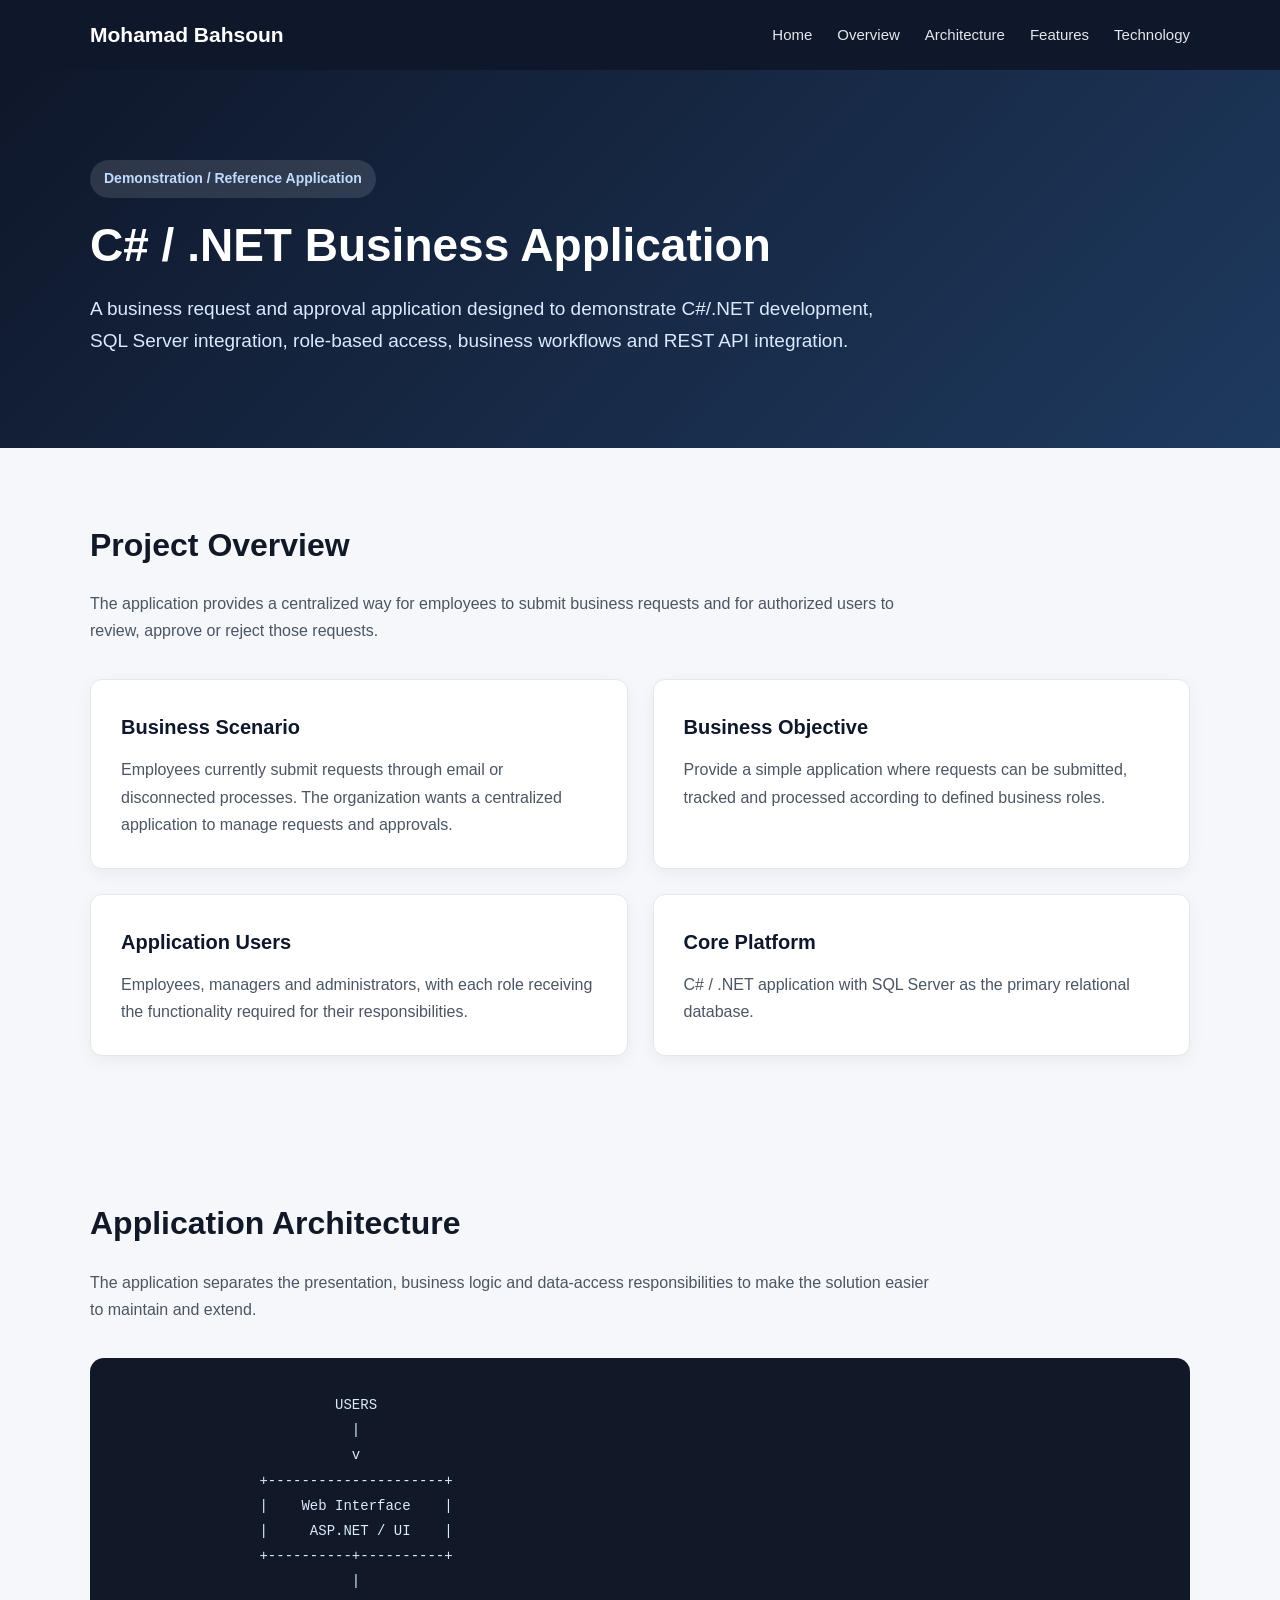
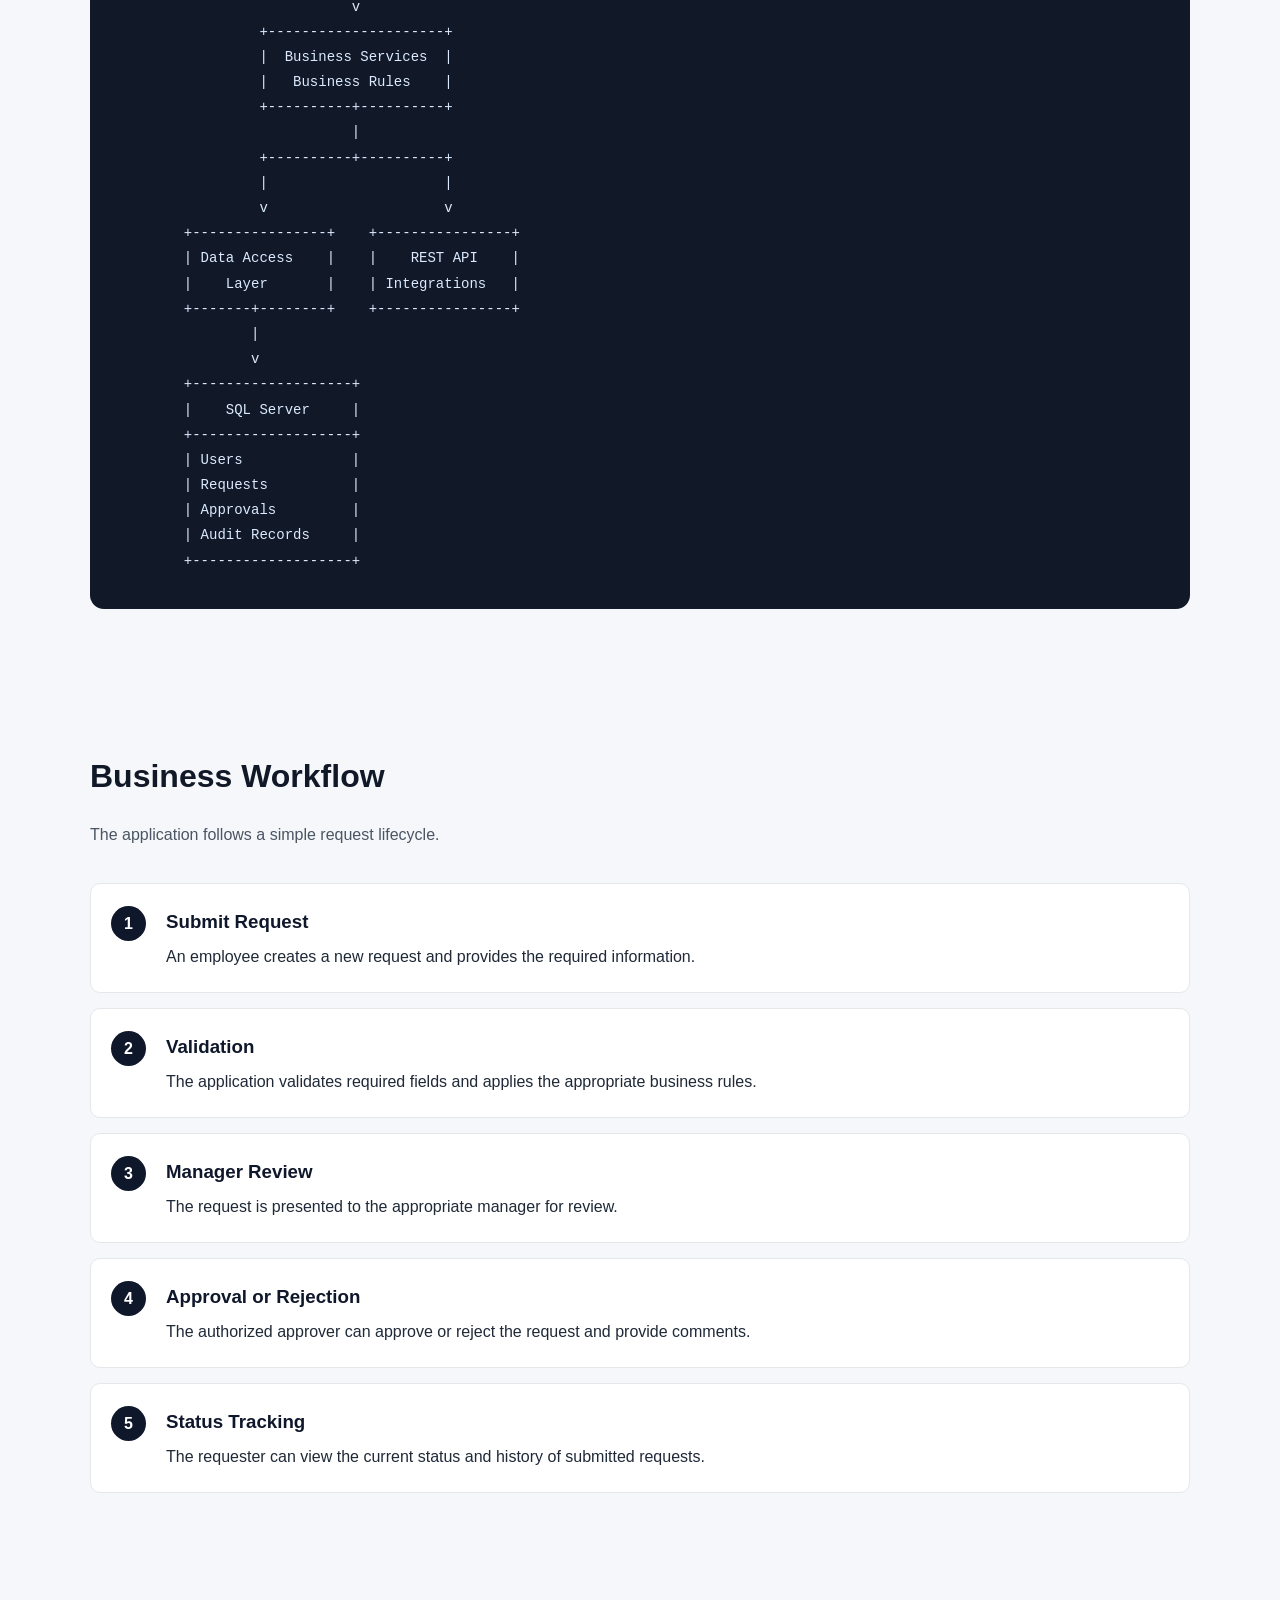
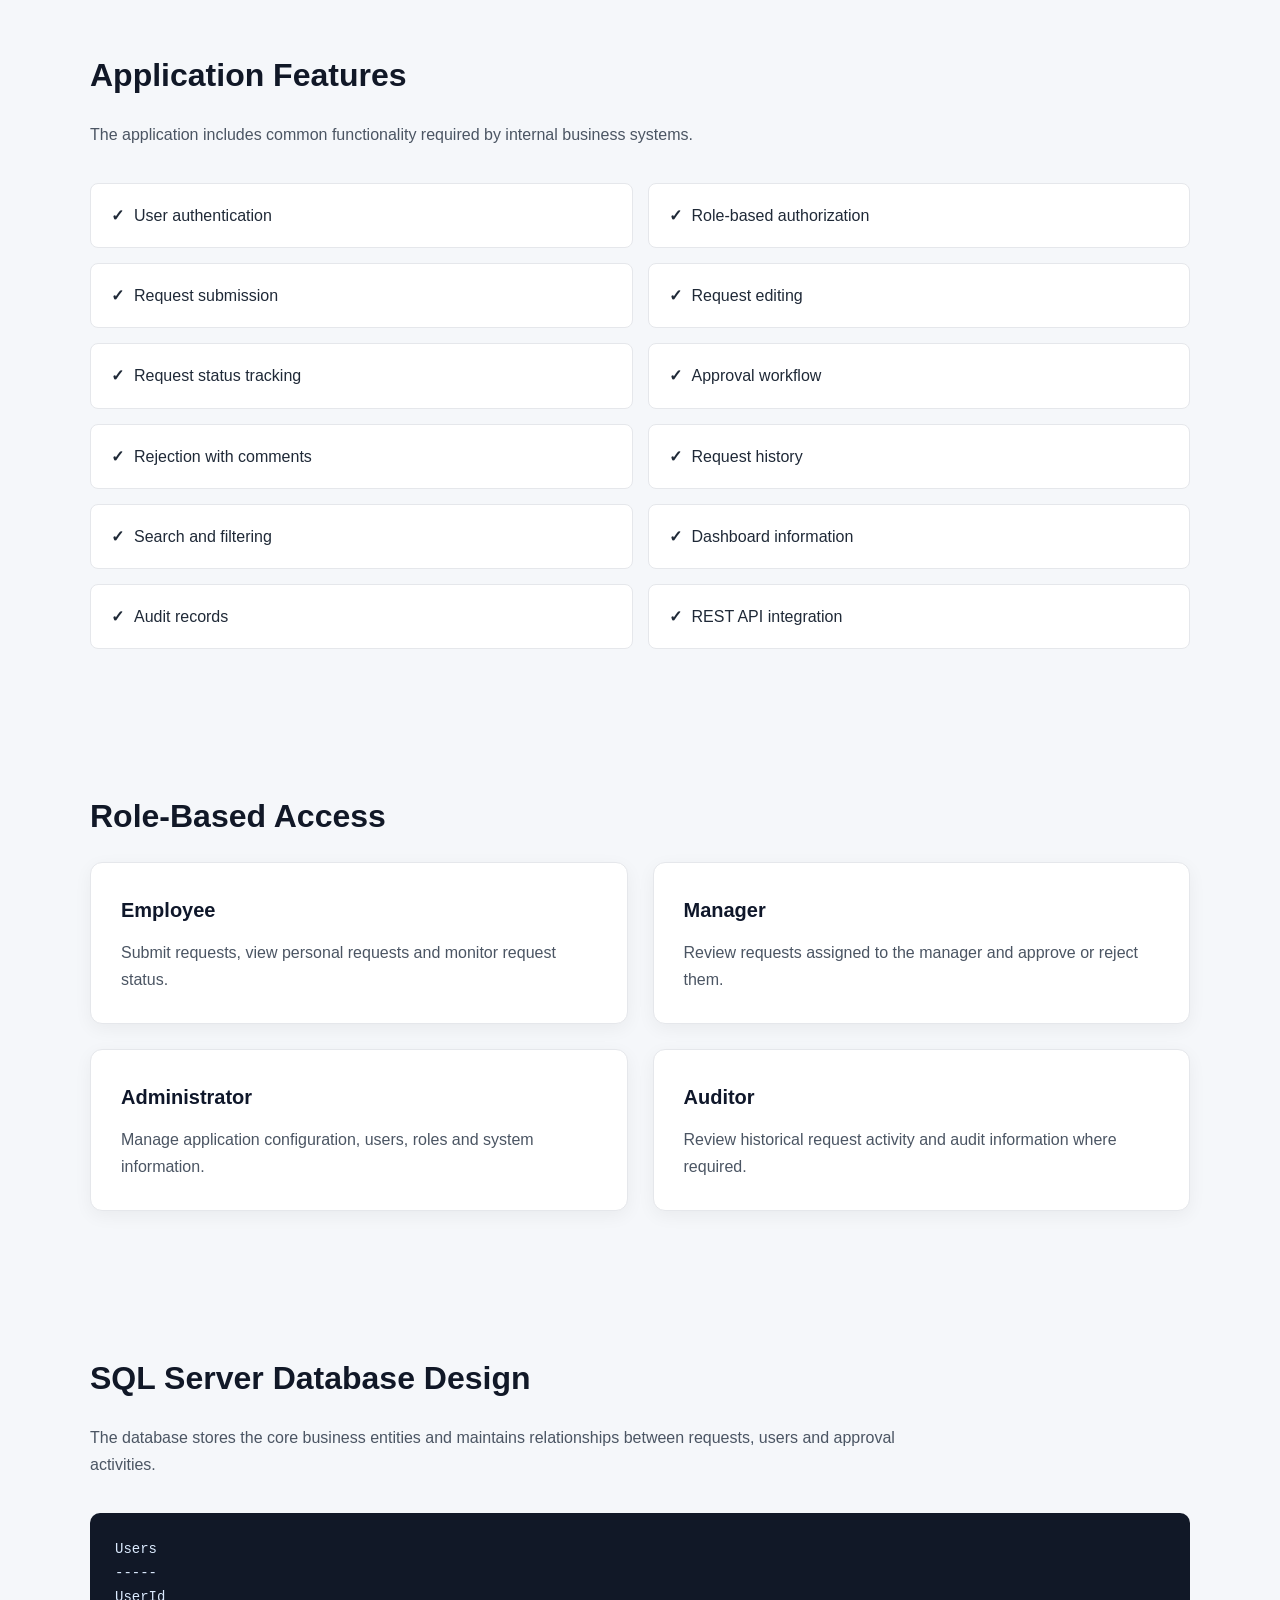
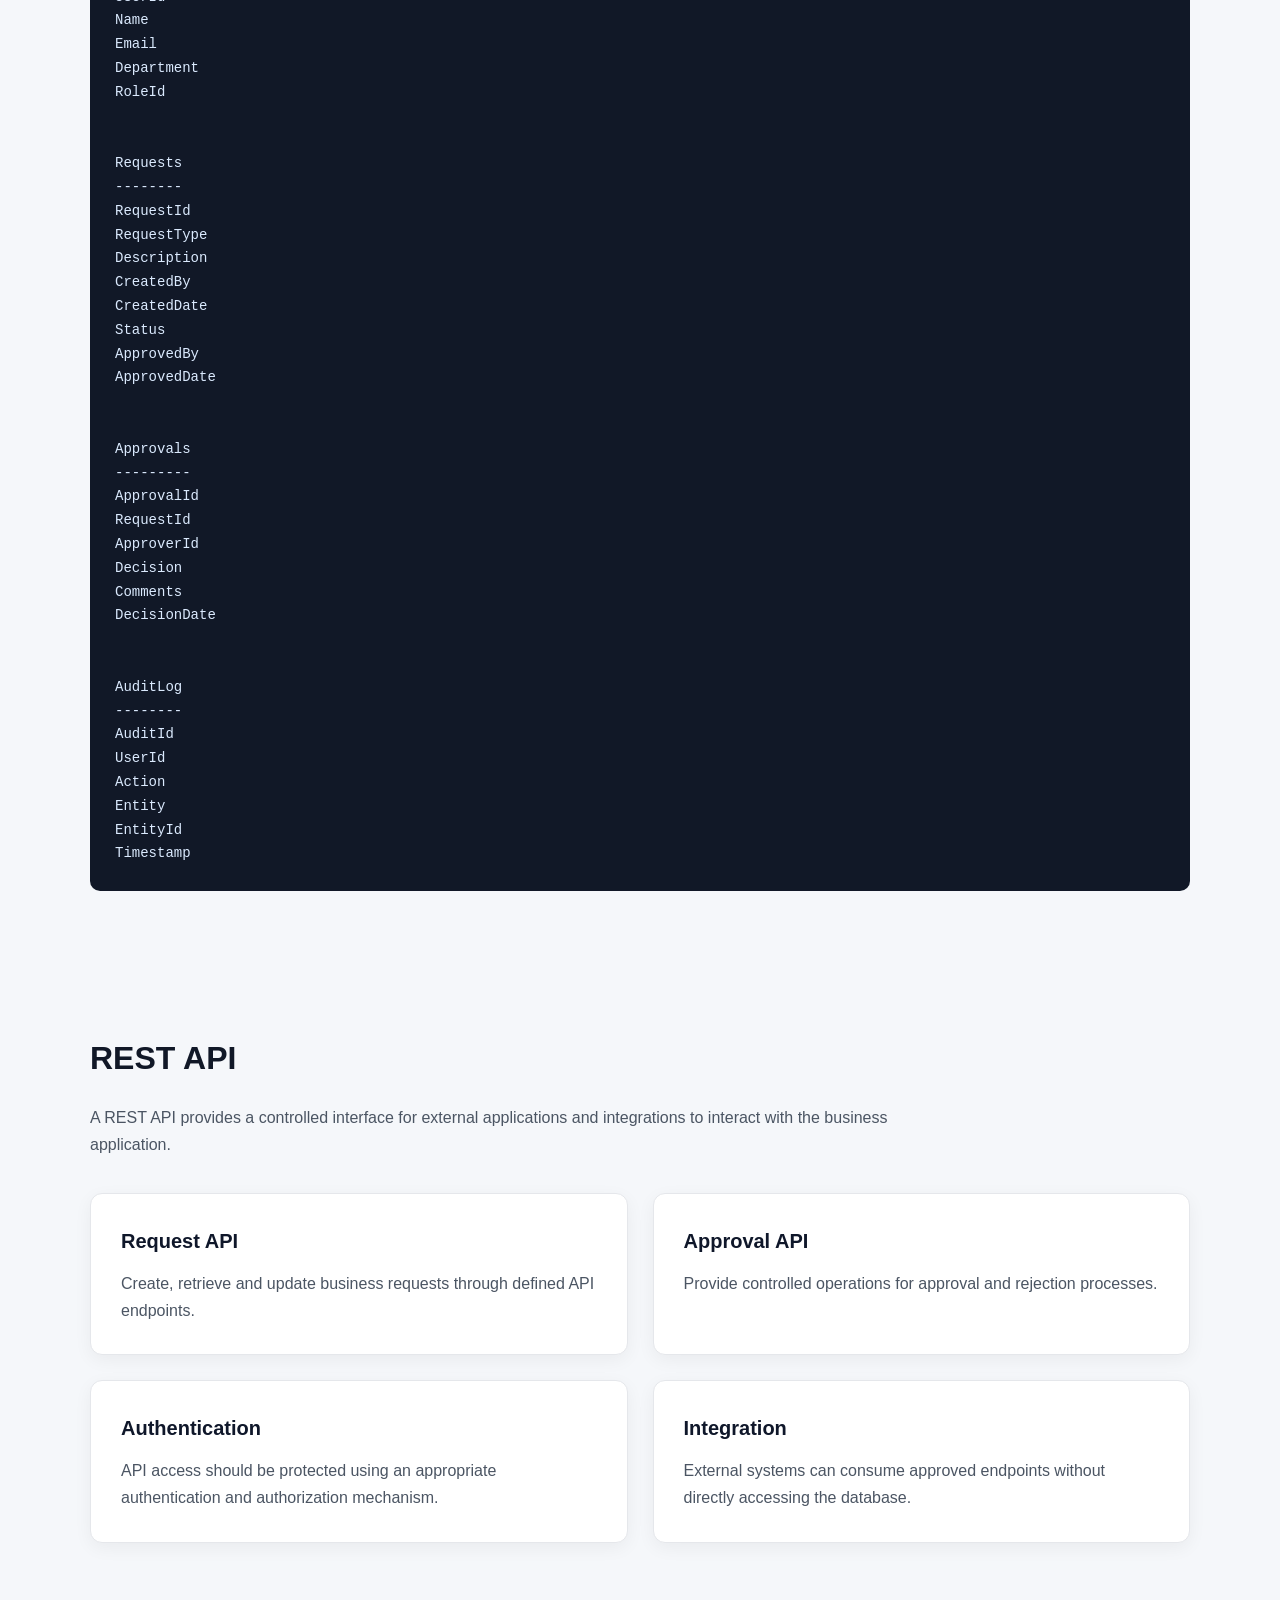
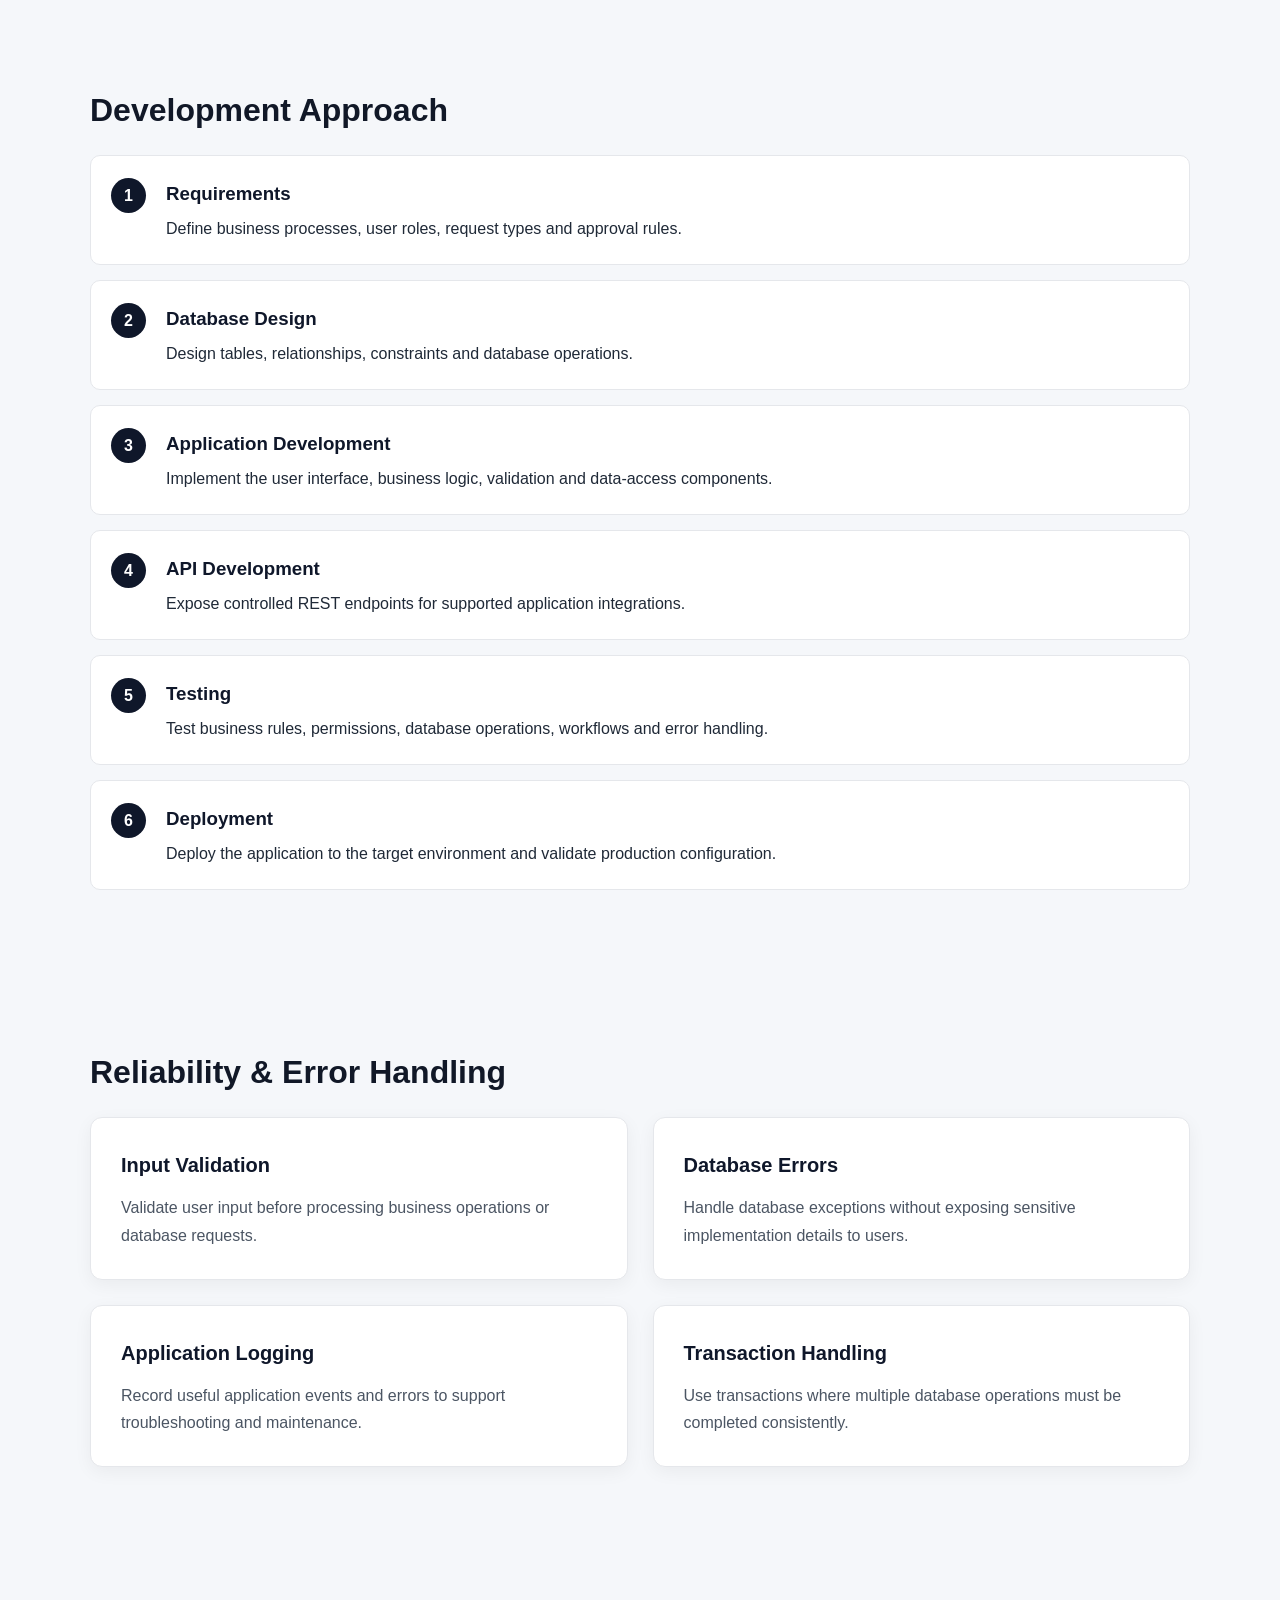
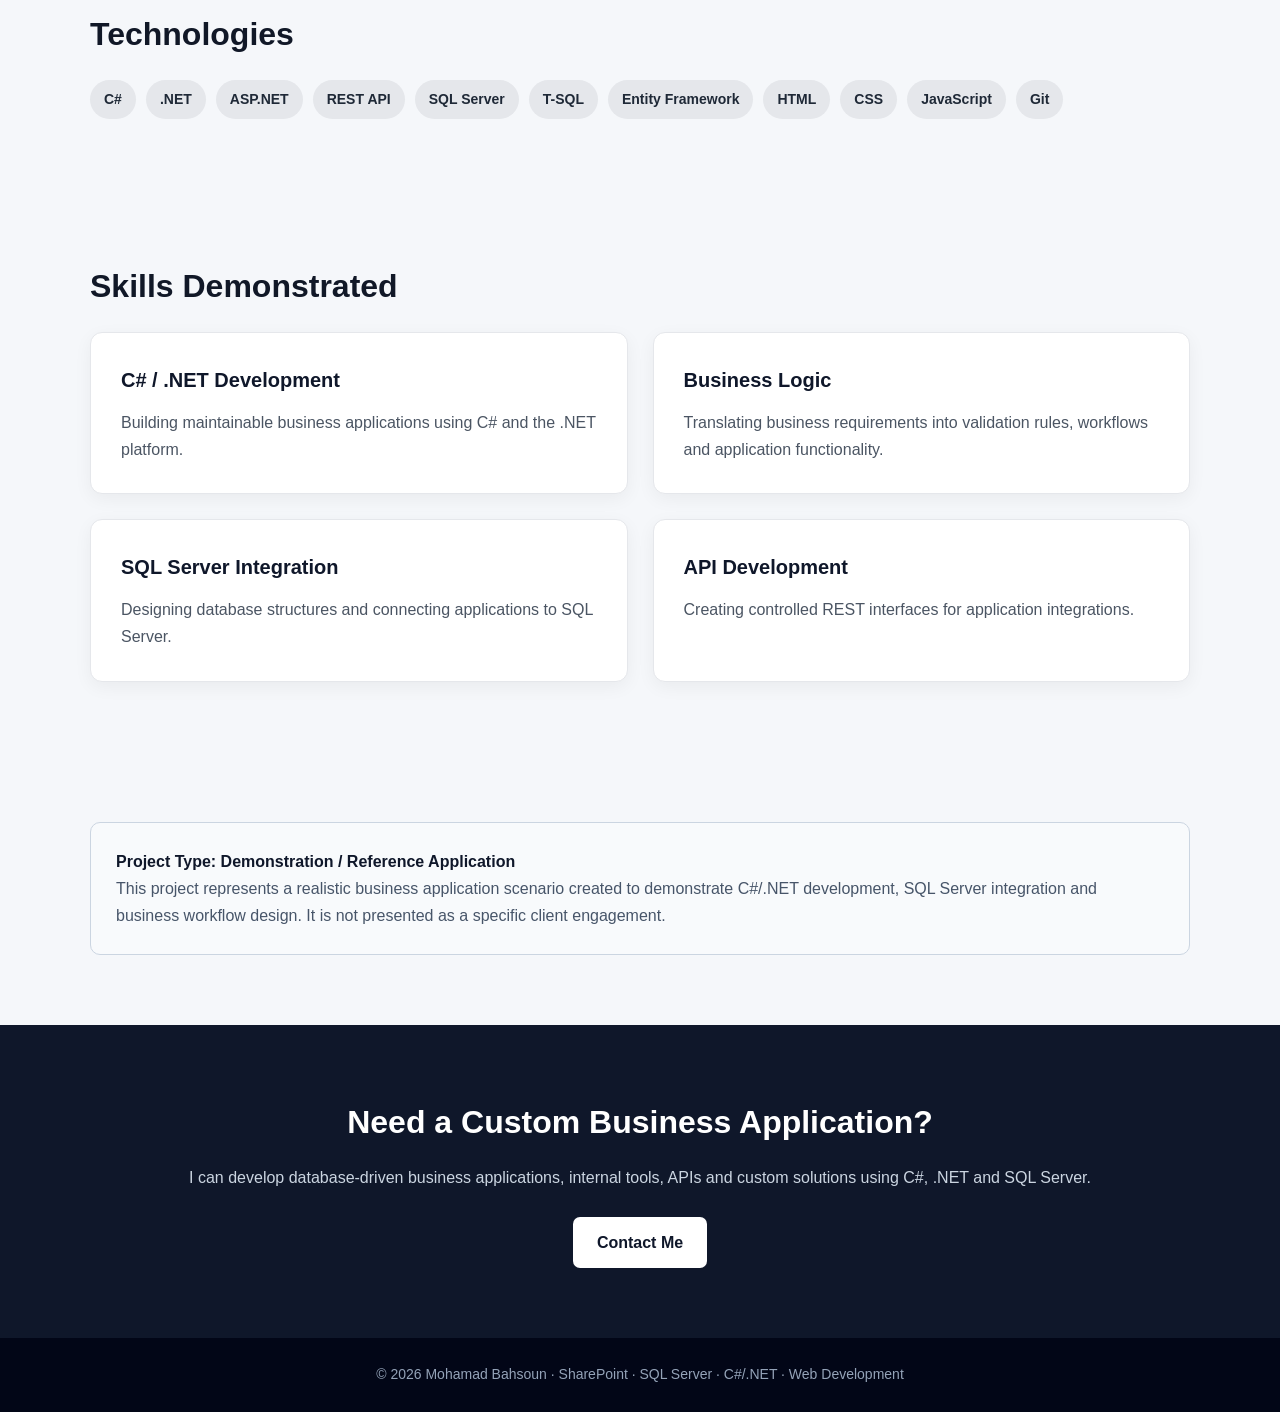
==== projects/dotnet-business-application.html @ de3efdb2 "Create dotnet-business-application.html" ====
<!DOCTYPE html>
<html lang="en">
<head>
    <meta charset="UTF-8">
    <meta name="viewport" content="width=device-width, initial-scale=1.0">

    <title>C# / .NET Business Application | Mohamad Bahsoun</title>

    <meta name="description"
          content="C# and .NET business application portfolio project demonstrating business workflows, SQL Server integration, role-based access and REST APIs.">

    <style>
        * {
            box-sizing: border-box;
            margin: 0;
            padding: 0;
        }

        body {
            font-family: Arial, Helvetica, sans-serif;
            background: #f5f7fa;
            color: #1f2937;
            line-height: 1.7;
        }

        a {
            text-decoration: none;
            color: inherit;
        }

        .container {
            width: 90%;
            max-width: 1100px;
            margin: auto;
        }

        /* Navigation */
        nav {
            background: #0f172a;
            color: white;
            position: sticky;
            top: 0;
            z-index: 1000;
        }

        .nav-container {
            width: 90%;
            max-width: 1100px;
            margin: auto;
            min-height: 70px;
            display: flex;
            justify-content: space-between;
            align-items: center;
        }

        .logo {
            font-size: 21px;
            font-weight: bold;
        }

        .nav-links {
            display: flex;
            gap: 25px;
            list-style: none;
        }

        .nav-links a {
            color: #e5e7eb;
            font-size: 15px;
        }

        .nav-links a:hover {
            color: white;
        }

        /* Hero */
        .hero {
            background: linear-gradient(135deg, #0f172a, #1e3a5f);
            color: white;
            padding: 90px 20px;
        }

        .hero h1 {
            font-size: 46px;
            line-height: 1.2;
            margin-bottom: 20px;
        }

        .hero p {
            max-width: 820px;
            font-size: 19px;
            color: #dbeafe;
        }

        .badge {
            display: inline-block;
            margin-bottom: 20px;
            padding: 7px 14px;
            border-radius: 20px;
            background: rgba(255,255,255,0.12);
            color: #bfdbfe;
            font-size: 14px;
            font-weight: bold;
        }

        /* Sections */
        section {
            padding: 70px 0;
        }

        .section-title {
            font-size: 32px;
            color: #111827;
            margin-bottom: 18px;
        }

        .section-intro {
            max-width: 850px;
            color: #4b5563;
            margin-bottom: 35px;
        }

        /* Cards */
        .grid {
            display: grid;
            grid-template-columns: repeat(2, 1fr);
            gap: 25px;
        }

        .card {
            background: white;
            padding: 30px;
            border-radius: 12px;
            border: 1px solid #e5e7eb;
            box-shadow: 0 5px 18px rgba(0,0,0,0.05);
        }

        .card h3 {
            color: #0f172a;
            margin-bottom: 12px;
            font-size: 20px;
        }

        .card p {
            color: #4b5563;
        }

        /* Architecture */
        .architecture {
            background: #111827;
            color: white;
            padding: 35px;
            border-radius: 14px;
            overflow-x: auto;
        }

        .architecture pre {
            font-family: Consolas, monospace;
            font-size: 14px;
            line-height: 1.8;
            color: #dbeafe;
        }

        /* Feature list */
        .feature-list {
            list-style: none;
            display: grid;
            grid-template-columns: repeat(2, 1fr);
            gap: 15px;
        }

        .feature-list li {
            background: white;
            padding: 18px 20px;
            border: 1px solid #e5e7eb;
            border-radius: 8px;
        }

        .feature-list li::before {
            content: "✓";
            font-weight: bold;
            margin-right: 10px;
        }

        /* Process */
        .process-item {
            position: relative;
            background: white;
            border: 1px solid #e5e7eb;
            border-radius: 10px;
            padding: 22px 25px 22px 75px;
            margin-bottom: 15px;
        }

        .process-number {
            position: absolute;
            left: 20px;
            top: 22px;
            width: 35px;
            height: 35px;
            background: #0f172a;
            color: white;
            border-radius: 50%;
            display: flex;
            justify-content: center;
            align-items: center;
            font-weight: bold;
        }

        .process-item h3 {
            margin-bottom: 5px;
            color: #0f172a;
        }

        /* Code */
        .code-box {
            background: #111827;
            color: #dbeafe;
            padding: 25px;
            border-radius: 10px;
            overflow-x: auto;
            margin-top: 20px;
        }

        .code-box pre {
            font-family: Consolas, monospace;
            font-size: 14px;
            line-height: 1.7;
        }

        /* Technology tags */
        .tech {
            display: flex;
            flex-wrap: wrap;
            gap: 10px;
        }

        .tech span {
            background: #e5e7eb;
            padding: 8px 14px;
            border-radius: 20px;
            font-size: 14px;
            font-weight: bold;
        }

        /* Note */
        .note {
            background: #eff6ff;
            border: 1px solid #bfdbfe;
            border-radius: 10px;
            padding: 25px;
            color: #1e3a8a;
        }

        /* Disclaimer */
        .disclaimer {
            background: #f8fafc;
            border: 1px solid #cbd5e1;
            border-radius: 10px;
            padding: 25px;
            color: #475569;
        }

        .disclaimer strong {
            color: #0f172a;
        }

        /* CTA */
        .cta {
            background: #0f172a;
            color: white;
            text-align: center;
            padding: 70px 20px;
        }

        .cta h2 {
            font-size: 32px;
            margin-bottom: 15px;
        }

        .cta p {
            color: #cbd5e1;
            margin-bottom: 25px;
        }

        .button {
            display: inline-block;
            background: white;
            color: #0f172a;
            padding: 12px 24px;
            border-radius: 7px;
            font-weight: bold;
        }

        /* Footer */
        footer {
            background: #020617;
            color: #94a3b8;
            text-align: center;
            padding: 25px;
            font-size: 14px;
        }

        /* Responsive */
        @media (max-width: 768px) {

            .nav-container {
                flex-direction: column;
                padding: 18px 0;
                gap: 15px;
            }

            .nav-links {
                flex-wrap: wrap;
                justify-content: center;
                gap: 15px;
            }

            .hero h1 {
                font-size: 36px;
            }

            .grid,
            .feature-list {
                grid-template-columns: 1fr;
            }

            section {
                padding: 50px 0;
            }
        }
    </style>
</head>

<body>

<!-- Navigation -->
<nav>
    <div class="nav-container">

        <div class="logo">
            Mohamad Bahsoun
        </div>

        <ul class="nav-links">
            <li><a href="../index.html">Home</a></li>
            <li><a href="#overview">Overview</a></li>
            <li><a href="#architecture">Architecture</a></li>
            <li><a href="#features">Features</a></li>
            <li><a href="#technology">Technology</a></li>
        </ul>

    </div>
</nav>


<!-- Hero -->
<header class="hero">

    <div class="container">

        <div class="badge">
            Demonstration / Reference Application
        </div>

        <h1>
            C# / .NET Business Application
        </h1>

        <p>
            A business request and approval application designed to
            demonstrate C#/.NET development, SQL Server integration,
            role-based access, business workflows and REST API
            integration.
        </p>

    </div>

</header>


<!-- Overview -->
<section id="overview">

    <div class="container">

        <h2 class="section-title">
            Project Overview
        </h2>

        <p class="section-intro">
            The application provides a centralized way for employees
            to submit business requests and for authorized users to
            review, approve or reject those requests.
        </p>

        <div class="grid">

            <div class="card">
                <h3>Business Scenario</h3>

                <p>
                    Employees currently submit requests through email
                    or disconnected processes. The organization wants
                    a centralized application to manage requests and
                    approvals.
                </p>
            </div>

            <div class="card">
                <h3>Business Objective</h3>

                <p>
                    Provide a simple application where requests can be
                    submitted, tracked and processed according to
                    defined business roles.
                </p>
            </div>

            <div class="card">
                <h3>Application Users</h3>

                <p>
                    Employees, managers and administrators, with each
                    role receiving the functionality required for
                    their responsibilities.
                </p>
            </div>

            <div class="card">
                <h3>Core Platform</h3>

                <p>
                    C# / .NET application with SQL Server as the
                    primary relational database.
                </p>
            </div>

        </div>

    </div>

</section>


<!-- Architecture -->
<section id="architecture">

    <div class="container">

        <h2 class="section-title">
            Application Architecture
        </h2>

        <p class="section-intro">
            The application separates the presentation, business
            logic and data-access responsibilities to make the
            solution easier to maintain and extend.
        </p>

        <div class="architecture">

<pre>
                         USERS
                           |
                           v
                +---------------------+
                |    Web Interface    |
                |     ASP.NET / UI    |
                +----------+----------+
                           |
                           v
                +---------------------+
                |  Business Services  |
                |   Business Rules    |
                +----------+----------+
                           |
                +----------+----------+
                |                     |
                v                     v
       +----------------+    +----------------+
       | Data Access    |    |    REST API    |
       |    Layer       |    | Integrations   |
       +-------+--------+    +----------------+
               |
               v
       +-------------------+
       |    SQL Server     |
       +-------------------+
       | Users             |
       | Requests          |
       | Approvals         |
       | Audit Records     |
       +-------------------+
</pre>

        </div>

    </div>

</section>


<!-- Business Workflow -->
<section>

    <div class="container">

        <h2 class="section-title">
            Business Workflow
        </h2>

        <p class="section-intro">
            The application follows a simple request lifecycle.
        </p>

        <div class="process-item">

            <div class="process-number">1</div>

            <h3>Submit Request</h3>

            <p>
                An employee creates a new request and provides the
                required information.
            </p>

        </div>

        <div class="process-item">

            <div class="process-number">2</div>

            <h3>Validation</h3>

            <p>
                The application validates required fields and applies
                the appropriate business rules.
            </p>

        </div>

        <div class="process-item">

            <div class="process-number">3</div>

            <h3>Manager Review</h3>

            <p>
                The request is presented to the appropriate manager
                for review.
            </p>

        </div>

        <div class="process-item">

            <div class="process-number">4</div>

            <h3>Approval or Rejection</h3>

            <p>
                The authorized approver can approve or reject the
                request and provide comments.
            </p>

        </div>

        <div class="process-item">

            <div class="process-number">5</div>

            <h3>Status Tracking</h3>

            <p>
                The requester can view the current status and history
                of submitted requests.
            </p>

        </div>

    </div>

</section>


<!-- Features -->
<section id="features">

    <div class="container">

        <h2 class="section-title">
            Application Features
        </h2>

        <p class="section-intro">
            The application includes common functionality required
            by internal business systems.
        </p>

        <ul class="feature-list">

            <li>User authentication</li>

            <li>Role-based authorization</li>

            <li>Request submission</li>

            <li>Request editing</li>

            <li>Request status tracking</li>

            <li>Approval workflow</li>

            <li>Rejection with comments</li>

            <li>Request history</li>

            <li>Search and filtering</li>

            <li>Dashboard information</li>

            <li>Audit records</li>

            <li>REST API integration</li>

        </ul>

    </div>

</section>


<!-- Roles -->
<section>

    <div class="container">

        <h2 class="section-title">
            Role-Based Access
        </h2>

        <div class="grid">

            <div class="card">
                <h3>Employee</h3>

                <p>
                    Submit requests, view personal requests and
                    monitor request status.
                </p>
            </div>

            <div class="card">
                <h3>Manager</h3>

                <p>
                    Review requests assigned to the manager and
                    approve or reject them.
                </p>
            </div>

            <div class="card">
                <h3>Administrator</h3>

                <p>
                    Manage application configuration, users,
                    roles and system information.
                </p>
            </div>

            <div class="card">
                <h3>Auditor</h3>

                <p>
                    Review historical request activity and
                    audit information where required.
                </p>
            </div>

        </div>

    </div>

</section>


<!-- Database -->
<section>

    <div class="container">

        <h2 class="section-title">
            SQL Server Database Design
        </h2>

        <p class="section-intro">
            The database stores the core business entities and
            maintains relationships between requests, users and
            approval activities.
        </p>

        <div class="code-box">

<pre>
Users
-----
UserId
Name
Email
Department
RoleId


Requests
--------
RequestId
RequestType
Description
CreatedBy
CreatedDate
Status
ApprovedBy
ApprovedDate


Approvals
---------
ApprovalId
RequestId
ApproverId
Decision
Comments
DecisionDate


AuditLog
--------
AuditId
UserId
Action
Entity
EntityId
Timestamp
</pre>

        </div>

    </div>

</section>


<!-- API -->
<section>

    <div class="container">

        <h2 class="section-title">
            REST API
        </h2>

        <p class="section-intro">
            A REST API provides a controlled interface for external
            applications and integrations to interact with the
            business application.
        </p>

        <div class="grid">

            <div class="card">
                <h3>Request API</h3>

                <p>
                    Create, retrieve and update business requests
                    through defined API endpoints.
                </p>
            </div>

            <div class="card">
                <h3>Approval API</h3>

                <p>
                    Provide controlled operations for approval
                    and rejection processes.
                </p>
            </div>

            <div class="card">
                <h3>Authentication</h3>

                <p>
                    API access should be protected using an
                    appropriate authentication and authorization
                    mechanism.
                </p>
            </div>

            <div class="card">
                <h3>Integration</h3>

                <p>
                    External systems can consume approved endpoints
                    without directly accessing the database.
                </p>
            </div>

        </div>

    </div>

</section>


<!-- Development Approach -->
<section>

    <div class="container">

        <h2 class="section-title">
            Development Approach
        </h2>

        <div class="process-item">

            <div class="process-number">1</div>

            <h3>Requirements</h3>

            <p>
                Define business processes, user roles, request types
                and approval rules.
            </p>

        </div>

        <div class="process-item">

            <div class="process-number">2</div>

            <h3>Database Design</h3>

            <p>
                Design tables, relationships, constraints and
                database operations.
            </p>

        </div>

        <div class="process-item">

            <div class="process-number">3</div>

            <h3>Application Development</h3>

            <p>
                Implement the user interface, business logic,
                validation and data-access components.
            </p>

        </div>

        <div class="process-item">

            <div class="process-number">4</div>

            <h3>API Development</h3>

            <p>
                Expose controlled REST endpoints for supported
                application integrations.
            </p>

        </div>

        <div class="process-item">

            <div class="process-number">5</div>

            <h3>Testing</h3>

            <p>
                Test business rules, permissions, database operations,
                workflows and error handling.
            </p>

        </div>

        <div class="process-item">

            <div class="process-number">6</div>

            <h3>Deployment</h3>

            <p>
                Deploy the application to the target environment and
                validate production configuration.
            </p>

        </div>

    </div>

</section>


<!-- Error Handling -->
<section>

    <div class="container">

        <h2 class="section-title">
            Reliability & Error Handling
        </h2>

        <div class="grid">

            <div class="card">
                <h3>Input Validation</h3>

                <p>
                    Validate user input before processing business
                    operations or database requests.
                </p>
            </div>

            <div class="card">
                <h3>Database Errors</h3>

                <p>
                    Handle database exceptions without exposing
                    sensitive implementation details to users.
                </p>
            </div>

            <div class="card">
                <h3>Application Logging</h3>

                <p>
                    Record useful application events and errors to
                    support troubleshooting and maintenance.
                </p>
            </div>

            <div class="card">
                <h3>Transaction Handling</h3>

                <p>
                    Use transactions where multiple database operations
                    must be completed consistently.
                </p>
            </div>

        </div>

    </div>

</section>


<!-- Technology -->
<section id="technology">

    <div class="container">

        <h2 class="section-title">
            Technologies
        </h2>

        <div class="tech">

            <span>C#</span>
            <span>.NET</span>
            <span>ASP.NET</span>
            <span>REST API</span>
            <span>SQL Server</span>
            <span>T-SQL</span>
            <span>Entity Framework</span>
            <span>HTML</span>
            <span>CSS</span>
            <span>JavaScript</span>
            <span>Git</span>

        </div>

    </div>

</section>


<!-- Skills -->
<section>

    <div class="container">

        <h2 class="section-title">
            Skills Demonstrated
        </h2>

        <div class="grid">

            <div class="card">
                <h3>C# / .NET Development</h3>

                <p>
                    Building maintainable business applications using
                    C# and the .NET platform.
                </p>
            </div>

            <div class="card">
                <h3>Business Logic</h3>

                <p>
                    Translating business requirements into validation
                    rules, workflows and application functionality.
                </p>
            </div>

            <div class="card">
                <h3>SQL Server Integration</h3>

                <p>
                    Designing database structures and connecting
                    applications to SQL Server.
                </p>
            </div>

            <div class="card">
                <h3>API Development</h3>

                <p>
                    Creating controlled REST interfaces for
                    application integrations.
                </p>
            </div>

        </div>

    </div>

</section>


<!-- Disclaimer -->
<section>

    <div class="container">

        <div class="disclaimer">

            <strong>Project Type: Demonstration / Reference Application</strong>

            <p>
                This project represents a realistic business application
                scenario created to demonstrate C#/.NET development,
                SQL Server integration and business workflow design.
                It is not presented as a specific client engagement.
            </p>

        </div>

    </div>

</section>


<!-- CTA -->
<section class="cta">

    <div class="container">

        <h2>
            Need a Custom Business Application?
        </h2>

        <p>
            I can develop database-driven business applications,
            internal tools, APIs and custom solutions using C#,
            .NET and SQL Server.
        </p>

        <a class="button"
           href="mailto:mohd.bahsoun@hotmail.com">
            Contact Me
        </a>

    </div>

</section>


<!-- Footer -->
<footer>

    © 2026 Mohamad Bahsoun · SharePoint · SQL Server · C#/.NET · Web Development

</footer>

</body>
</html>
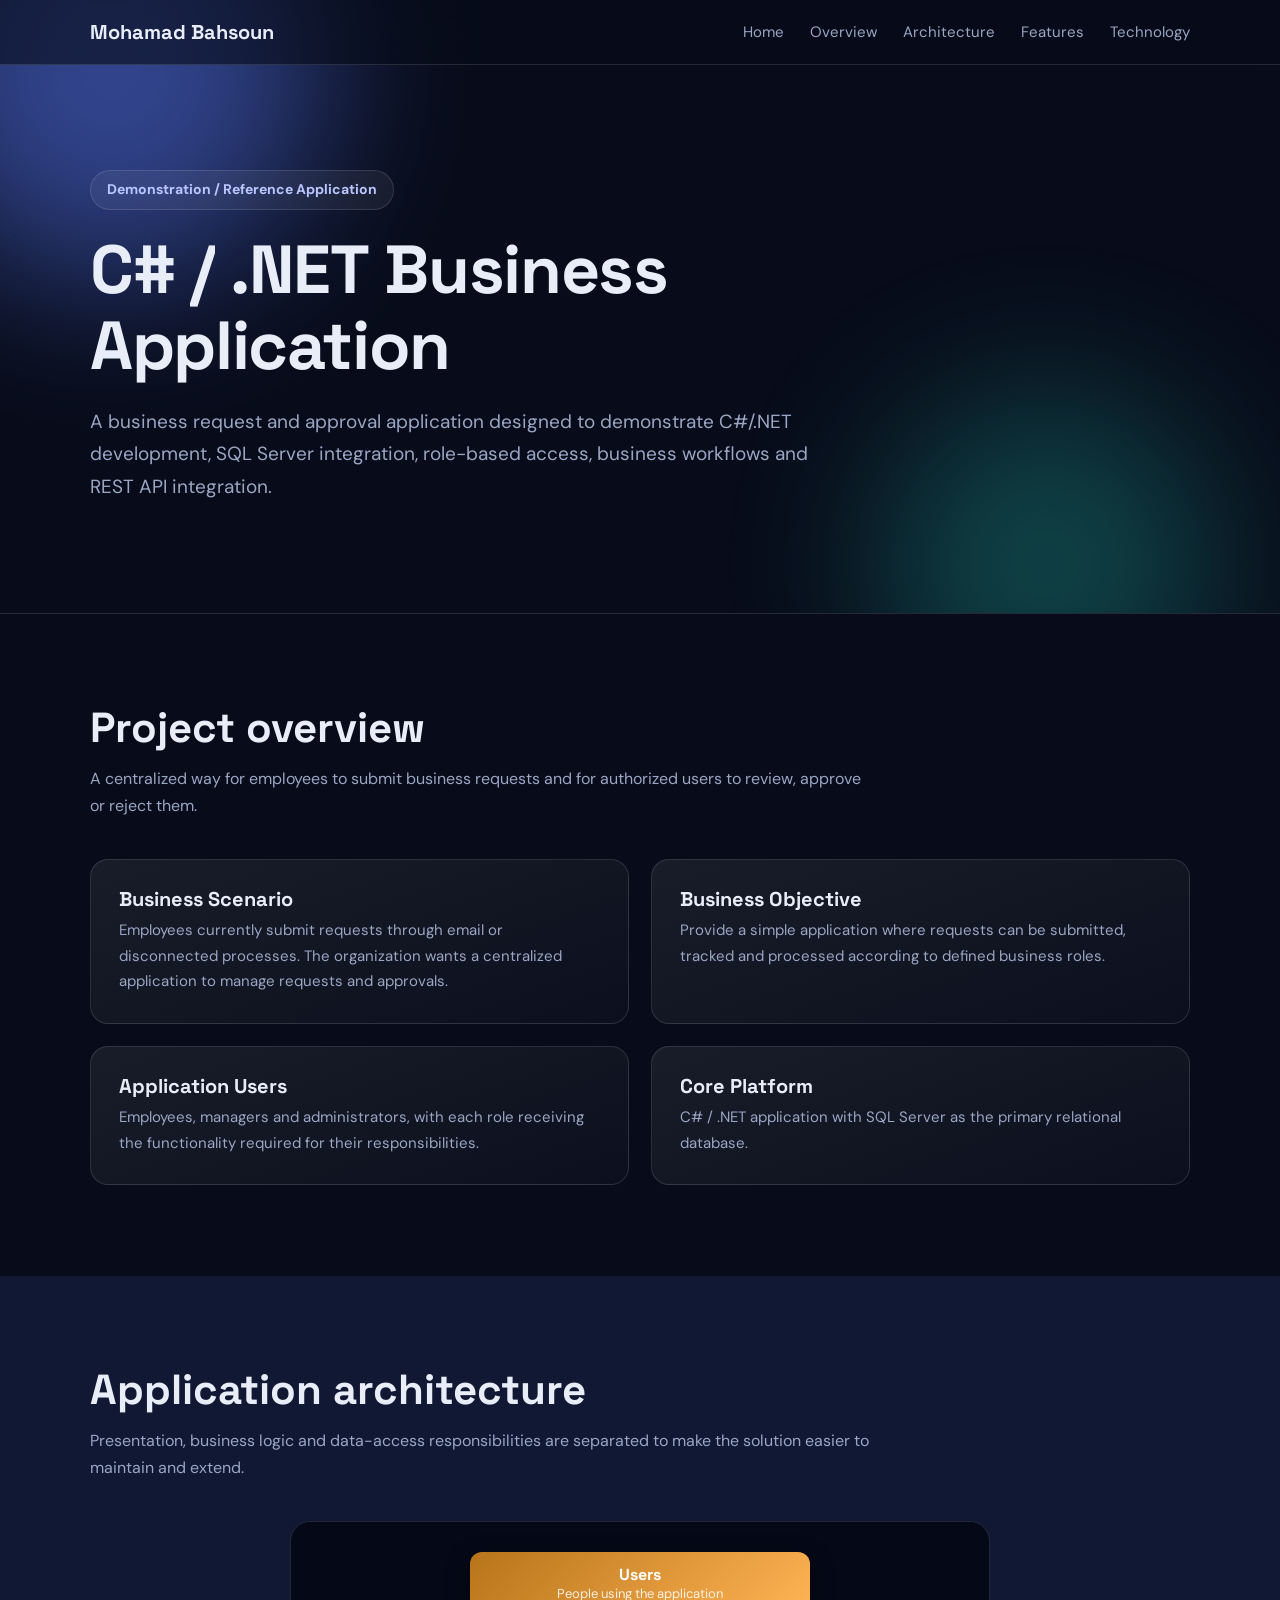
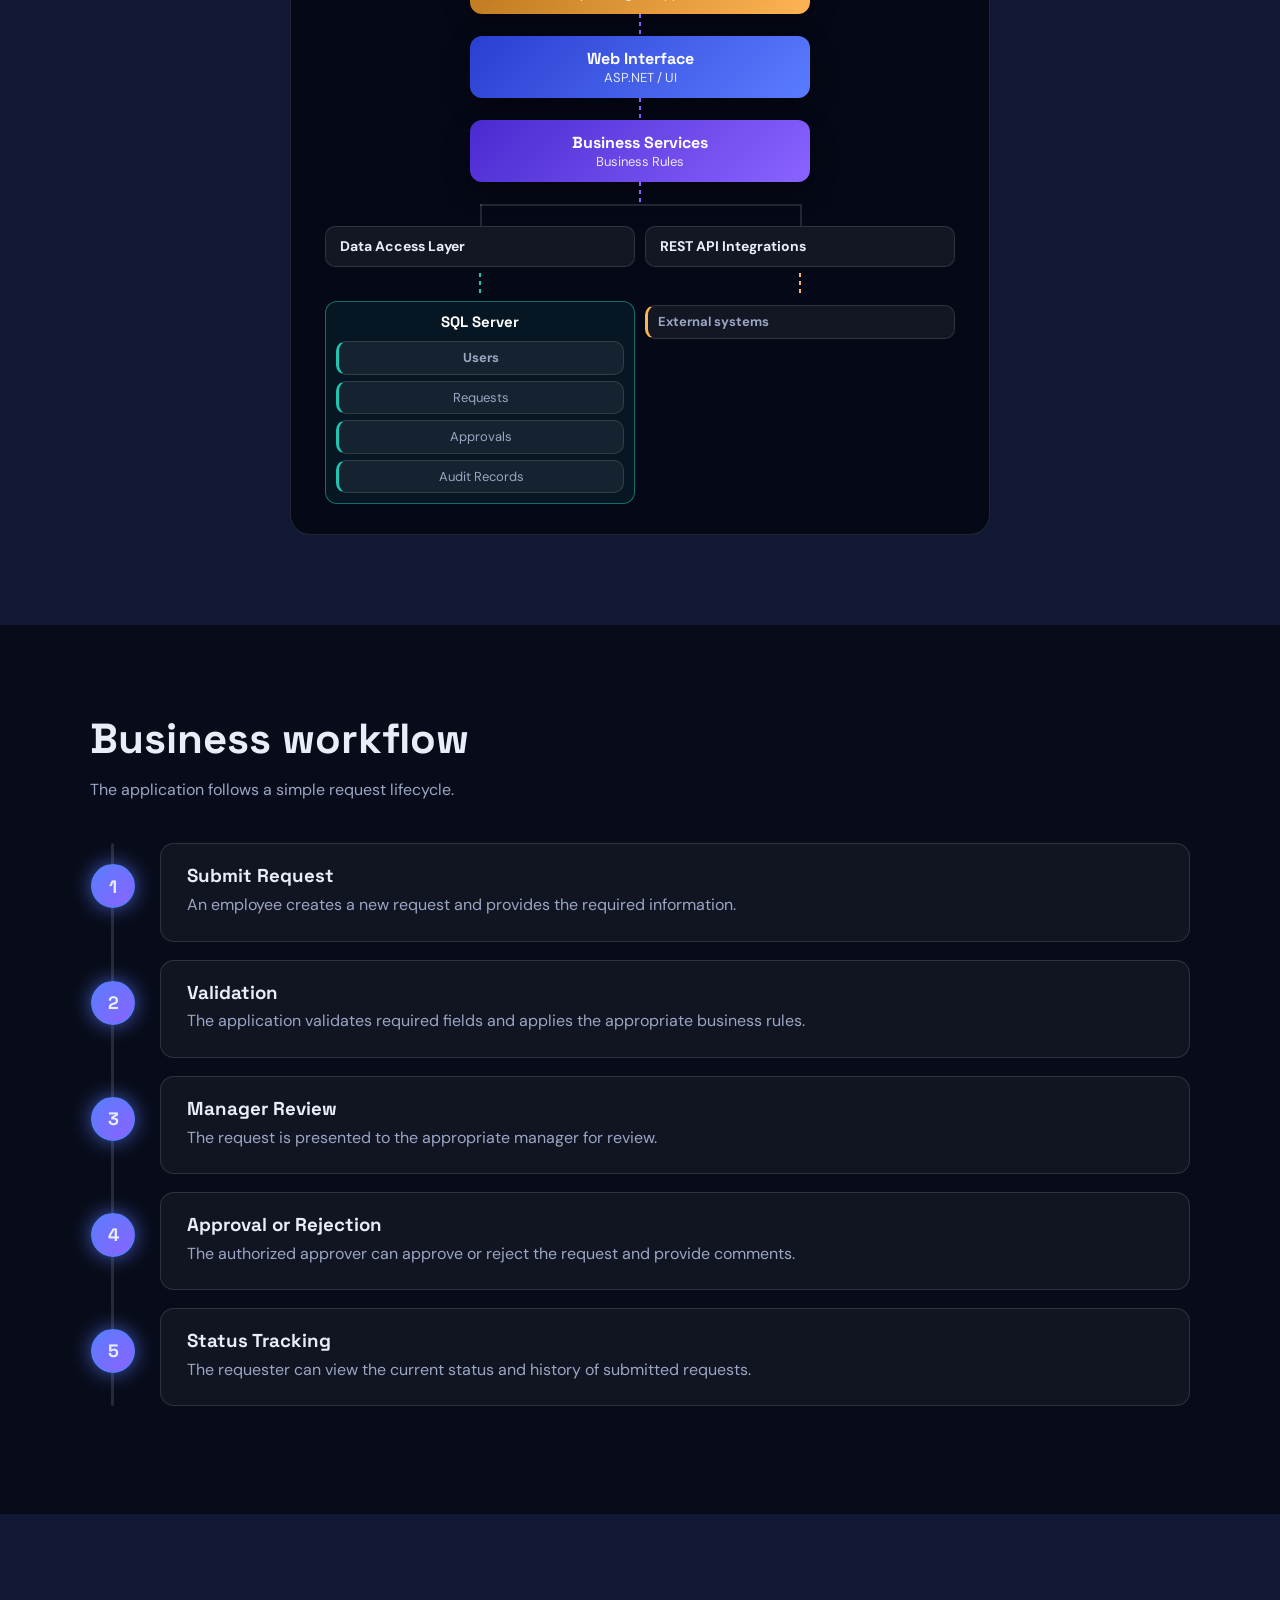
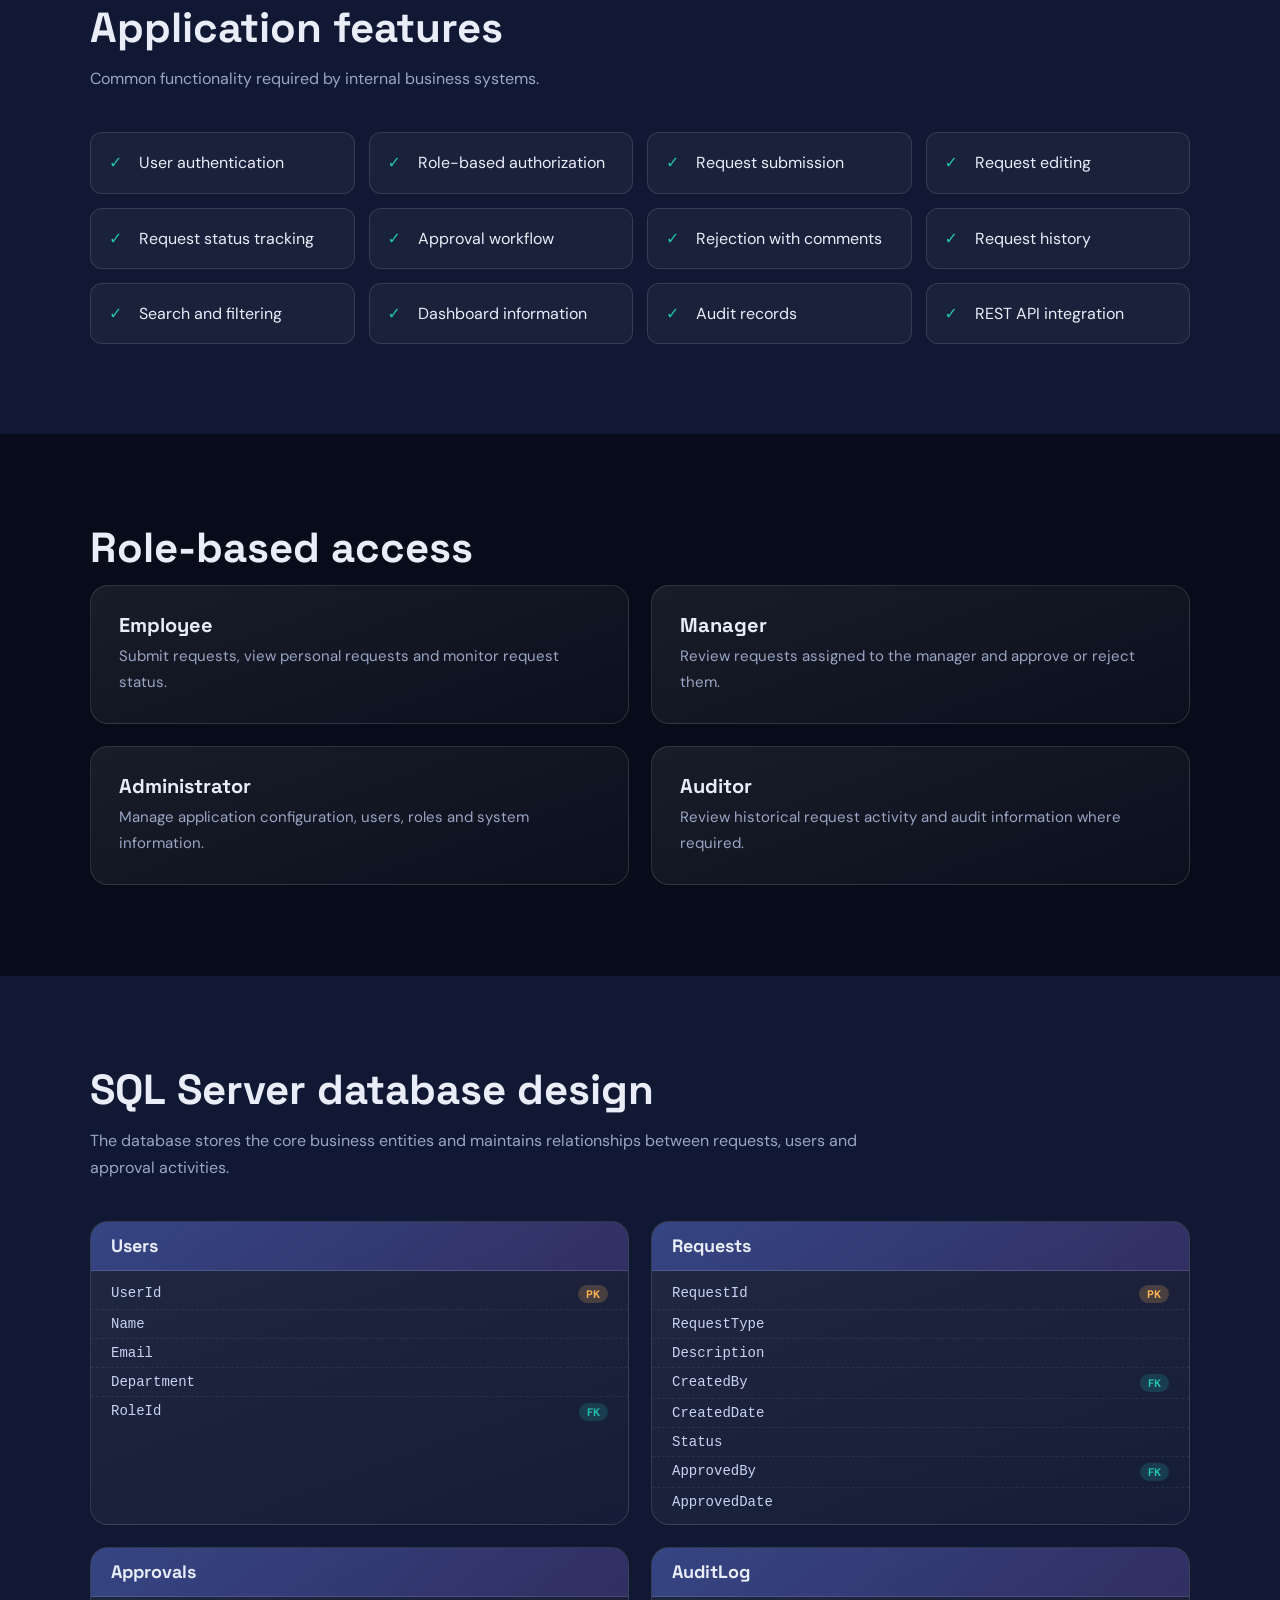
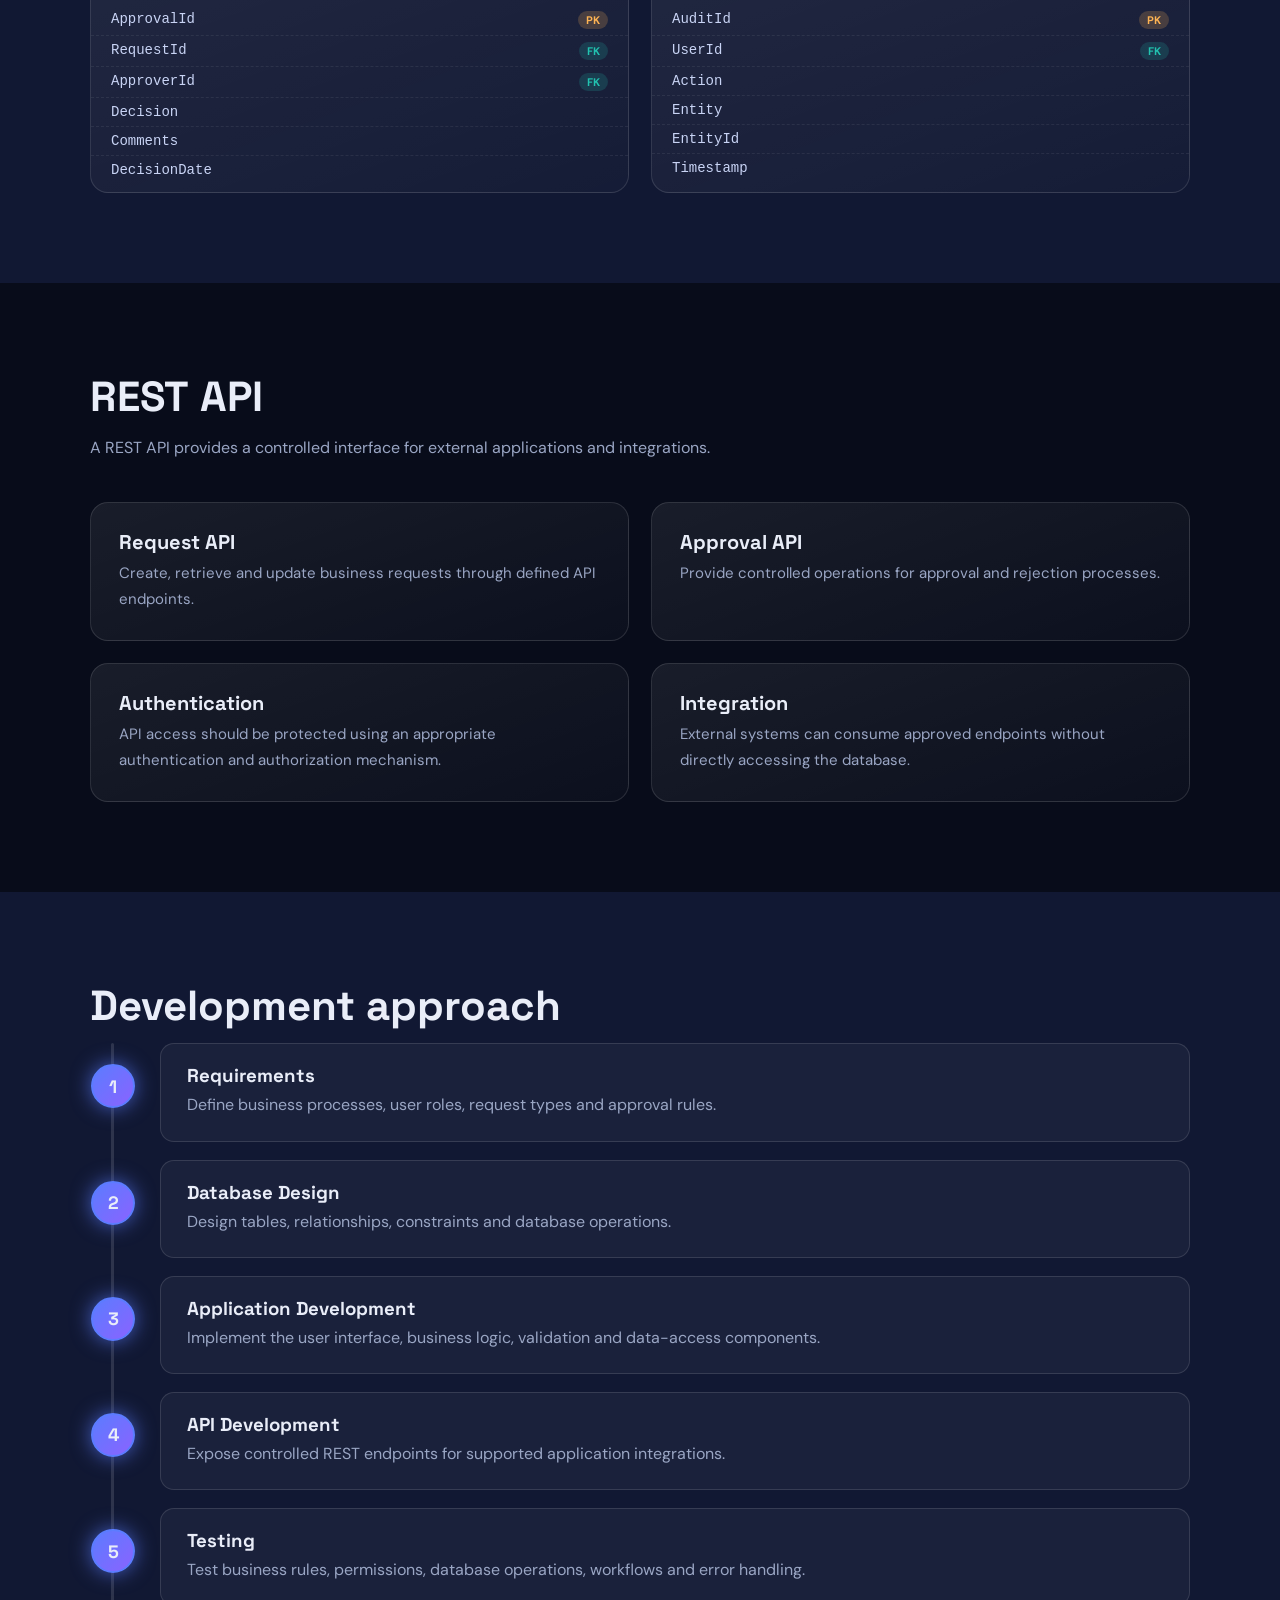
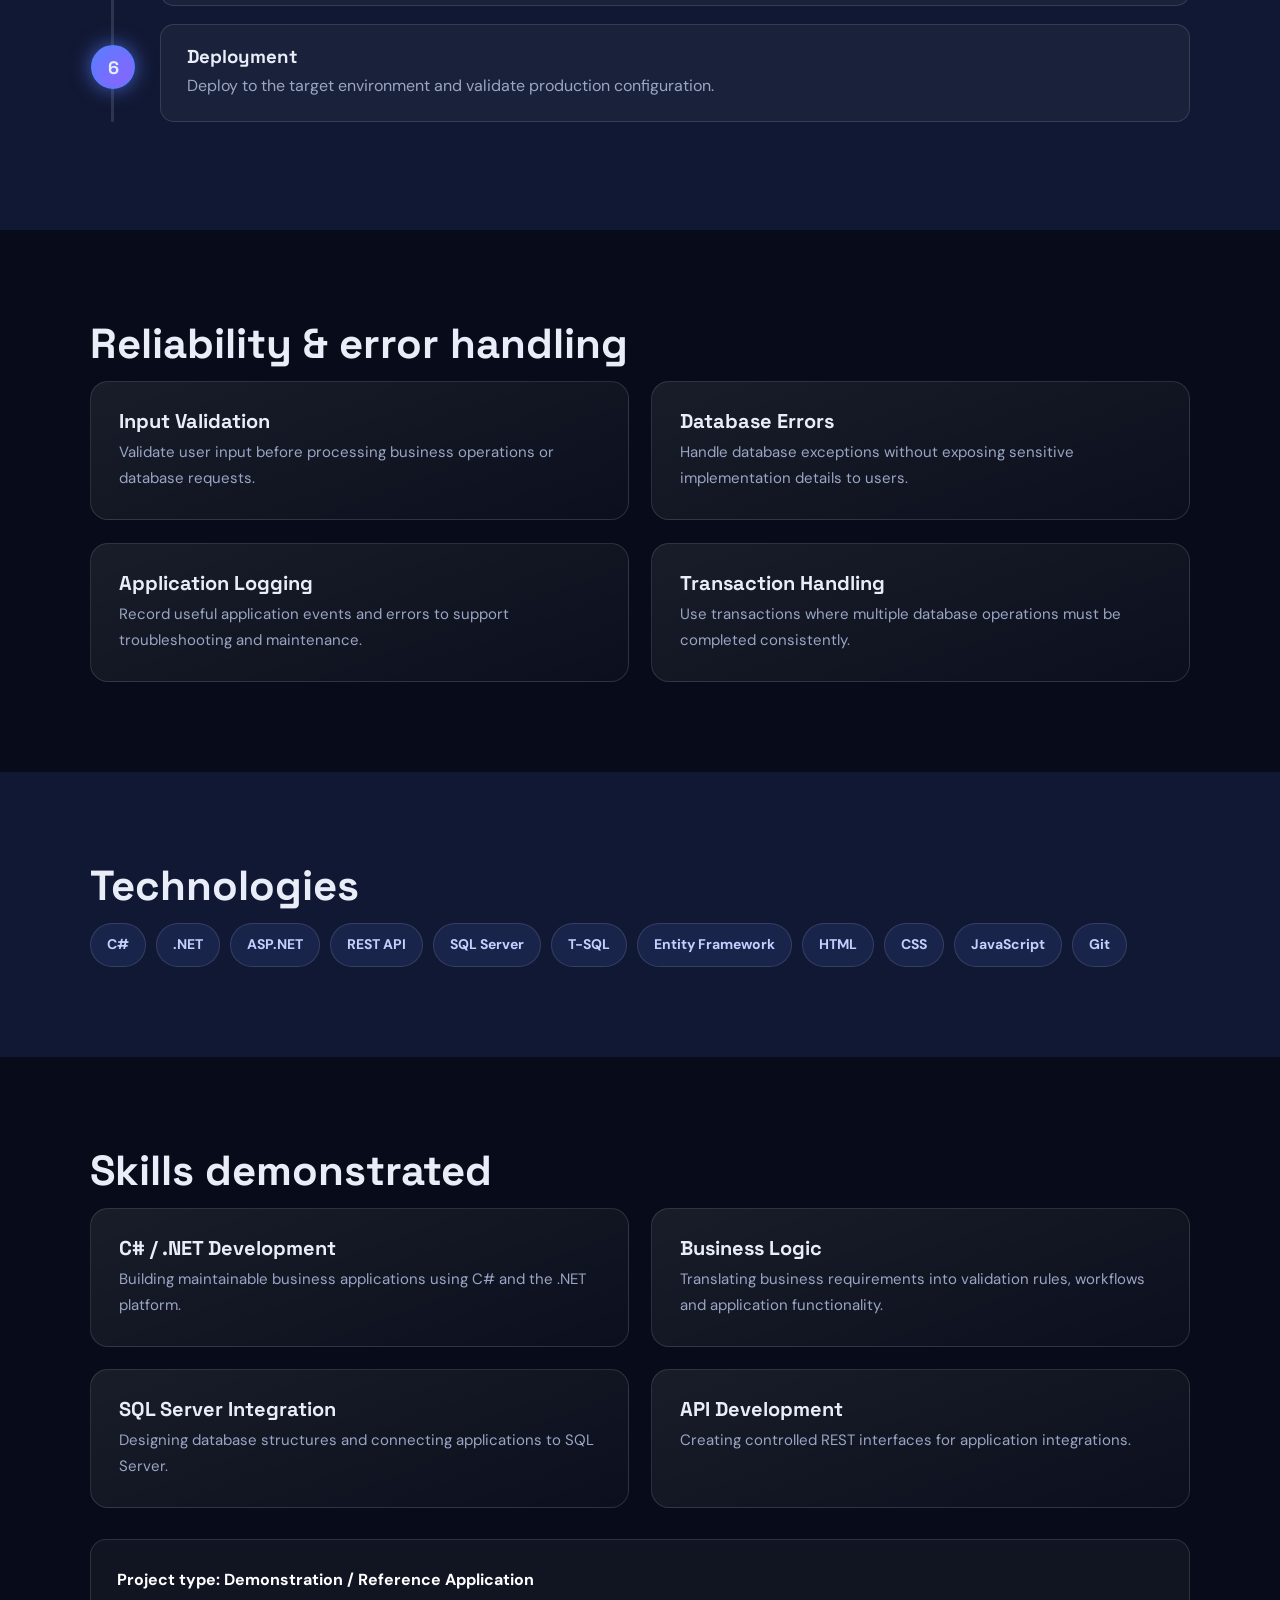
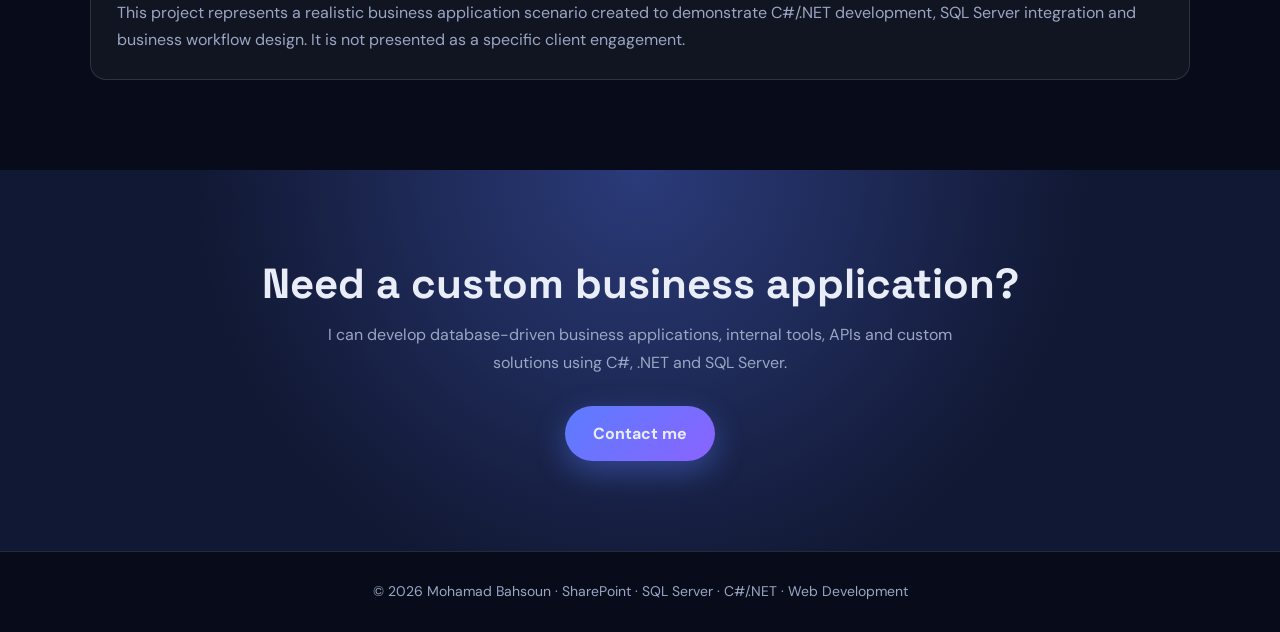
==== commit 9699f2c0: "Update dotnet-business-application.html" ====
--- a/projects/dotnet-business-application.html
+++ b/projects/dotnet-business-application.html
@@ -1,1101 +1,189 @@
 <!DOCTYPE html>
 <html lang="en">
 <head>
-    <meta charset="UTF-8">
-    <meta name="viewport" content="width=device-width, initial-scale=1.0">
+<meta charset="UTF-8">
+<meta name="viewport" content="width=device-width, initial-scale=1.0">
+<title>C# / .NET Business Application | Mohamad Bahsoun</title>
+<meta name="description" content="C# and .NET business application portfolio project demonstrating business workflows, SQL Server integration, role-based access and REST APIs.">
+<link rel="preconnect" href="https://fonts.googleapis.com"><link rel="preconnect" href="https://fonts.gstatic.com" crossorigin>
+<link href="https://fonts.googleapis.com/css2?family=Space+Grotesk:wght@500;700&family=DM+Sans:wght@400;500;700&display=swap" rel="stylesheet">
+<style>
+:root{--bg:#080c1a;--panel:#111833;--line:rgba(255,255,255,.12);--text:#e9edf8;--mute:#9aa6c4;--blue:#5b7cff;--teal:#22c3b0;--amber:#ffb454;--head:'Space Grotesk',system-ui,sans-serif;--body:'DM Sans',system-ui,sans-serif}
+*{box-sizing:border-box;margin:0;padding:0;-webkit-tap-highlight-color:transparent}
+html{scroll-behavior:smooth;scroll-padding-top:70px}
+body{font-family:var(--body);background:var(--bg);color:var(--text);line-height:1.7;overflow-x:hidden}
+a{color:inherit;text-decoration:none}
+:focus-visible{outline:2px solid var(--amber);outline-offset:3px}
+.wrap{width:90%;max-width:1100px;margin:auto}
+h1,h2,h3{font-family:var(--head);line-height:1.12}
+#bar{position:fixed;top:0;left:0;height:3px;width:100%;transform-origin:0 50%;transform:scaleX(0);background:linear-gradient(90deg,var(--blue),var(--teal),var(--amber));z-index:60}
+nav{position:fixed;top:0;left:0;right:0;z-index:50;backdrop-filter:blur(14px);background:rgba(8,12,26,.6);border-bottom:1px solid var(--line)}
+.nav{height:64px;display:flex;align-items:center;justify-content:space-between}
+.logo{font:700 20px var(--head)}
+.nav ul{display:flex;gap:26px;list-style:none}.nav ul a{color:var(--mute);font-size:15px;transition:color .2s}.nav ul a:hover{color:#fff}
+.hero{position:relative;overflow:hidden;padding:170px 0 110px;border-bottom:1px solid var(--line)}
+.orb{position:absolute;border-radius:50%;filter:blur(80px);pointer-events:none;will-change:transform}
+.o1{width:420px;height:420px;background:var(--blue);top:-140px;left:-100px;opacity:.5}.o2{width:340px;height:340px;background:var(--teal);right:5%;bottom:-120px;opacity:.3}
+.hero .wrap{position:relative}
+.badge{display:inline-block;margin-bottom:22px;padding:7px 16px;border-radius:99px;border:1px solid var(--line);background:rgba(255,255,255,.06);color:#b9c6ff;font-size:14px;font-weight:700}
+.hero h1{font-size:clamp(36px,5.6vw,68px);letter-spacing:-.02em;margin-bottom:22px;max-width:900px}
+.hero p{font-size:19px;color:var(--mute);max-width:760px}
+section{padding:90px 0}.alt{background:var(--panel)}
+h2{font-size:clamp(28px,4vw,42px);margin-bottom:14px}
+.intro{color:var(--mute);max-width:780px;margin-bottom:40px}
+.grid{display:grid;gap:22px;grid-template-columns:repeat(2,1fr)}.g3{grid-template-columns:repeat(3,1fr)}
+.card{padding:28px;border:1px solid var(--line);border-radius:18px;background:linear-gradient(160deg,rgba(255,255,255,.07),rgba(255,255,255,.02));position:relative;overflow:hidden;
+transform:perspective(900px) rotateX(var(--rx,0deg)) rotateY(var(--ry,0deg));transform-style:preserve-3d;transition:transform .15s ease-out,border-color .2s}
+.card::after{content:"";position:absolute;inset:0;pointer-events:none;opacity:0;transition:opacity .2s;background:radial-gradient(circle at var(--gx,50%) var(--gy,0%),rgba(255,255,255,.15),transparent 55%)}
+.card:hover{border-color:rgba(91,124,255,.6)}.card:hover::after{opacity:1}
+.card h3{font-size:20px;margin-bottom:8px;transform:translateZ(26px)}.card p,.card li{color:var(--mute);font-size:15px}
+.card ul{list-style:none}.card li{padding:5px 0 5px 26px;position:relative}.card li::before{content:"✓";position:absolute;left:0;color:var(--teal);font-weight:700}
+.chips{display:grid;grid-template-columns:repeat(auto-fill,minmax(250px,1fr));gap:14px;list-style:none}
+.chips li{padding:16px 18px 16px 48px;border:1px solid var(--line);border-radius:12px;background:rgba(255,255,255,.04);position:relative;transition:transform .2s,border-color .2s}
+.chips li:hover{transform:translateY(-4px);border-color:var(--teal)}
+.chips li::before{content:"✓";position:absolute;left:18px;color:var(--teal);font-weight:700}
+.note{padding:26px;border-radius:16px;border:1px solid rgba(91,124,255,.45);background:rgba(91,124,255,.1);color:#cdd7ff}.note strong{display:block;margin-bottom:6px;color:#fff}
+.archX{display:grid;grid-template-columns:1fr auto 1fr auto 1fr;gap:16px;align-items:stretch;padding:28px;border-radius:20px;border:1px solid var(--line);background:#050816}
+.col{min-width:0;padding:20px 14px 22px;border-radius:16px;border:1px solid var(--line);background:rgba(255,255,255,.03);text-align:center}
+.tag{display:inline-block;margin-bottom:18px;padding:5px 14px;border-radius:99px;font-size:12px;font-weight:700;letter-spacing:.08em;text-transform:uppercase;color:#fff;background:linear-gradient(135deg,var(--c1),var(--c2))}
+.tree,.pipe{display:flex;flex-direction:column;align-items:center}
+.node{padding:10px 14px;border:1px solid var(--line);border-radius:10px;background:rgba(255,255,255,.06);font-size:14px;line-height:1.35}
+.node.root{border:0;font:700 15px var(--head);color:#fff;background:linear-gradient(135deg,var(--c1),var(--c2));box-shadow:0 8px 24px rgba(0,0,0,.35)}
+.node.sm{font-size:13px;padding:7px 10px;color:var(--mute);width:100%;border-left:3px solid var(--c2)}
+.vline{width:2px;height:22px;background:var(--line)}
+.vline.f{background:linear-gradient(var(--c2) 50%,transparent 50%);background-size:2px 8px;animation:flow .7s linear infinite}
+@keyframes flow{to{background-position:0 8px}}
+.branches{display:flex;width:100%;justify-content:center}
+.branch{position:relative;flex:1;min-width:0;display:flex;flex-direction:column;align-items:center;gap:6px;padding:22px 5px 0}
+.branch::before{content:"";position:absolute;top:0;left:50%;width:2px;height:22px;background:var(--line)}
+.branch::after{content:"";position:absolute;top:0;left:0;right:0;height:2px;background:var(--line)}
+.branch:first-child::after{left:50%}.branch:last-child::after{right:50%}
+.branch .node:first-child{font-weight:700;width:100%}
+.kids{display:flex;flex-direction:column;gap:6px;width:100%;padding-top:4px;position:relative}
+.pipe .node{width:100%;font-weight:700;border-left:3px solid var(--c2)}
+.arrow{align-self:center;font-size:30px;color:var(--teal);animation:nudge 1.4s ease-in-out infinite}
+@keyframes nudge{50%{translate:6px 0}}
+@keyframes nudgey{50%{translate:0 6px}}
+.steps{position:relative;padding-left:70px}
+.steps::before,.fill{content:"";position:absolute;left:21px;top:0;width:3px;border-radius:3px}
+.steps::before{bottom:0;background:var(--line)}
+.fill{height:var(--h,0%);background:linear-gradient(var(--blue),var(--teal));box-shadow:0 0 14px var(--blue)}
+.step{position:relative;padding:22px 26px;margin-bottom:18px;border:1px solid var(--line);border-radius:14px;background:rgba(255,255,255,.04)}
+.step b{position:absolute;left:-70px;top:20px;width:44px;height:44px;border-radius:50%;display:grid;place-items:center;font:700 18px var(--head);background:var(--bg);border:2px solid var(--blue);transition:background .4s,box-shadow .4s}
+.step.in b{background:linear-gradient(135deg,var(--blue),#8a63ff);box-shadow:0 0 20px rgba(91,124,255,.7)}
+.step h3{margin-bottom:4px}.step p{color:var(--mute)}
+.tech{display:flex;flex-wrap:wrap;gap:10px}.tech span{padding:9px 16px;border-radius:99px;border:1px solid var(--line);font-size:14px;font-weight:700;background:rgba(91,124,255,.12);color:#c3cfff}
+.disc{padding:26px;border-radius:16px;border:1px solid var(--line);background:rgba(255,255,255,.04);color:var(--mute)}.disc strong{display:block;color:#fff;margin-bottom:6px}
+.cta{text-align:center;background:radial-gradient(circle at 50% 0%,rgba(91,124,255,.35),transparent 60%),var(--panel)}
+.cta p{color:var(--mute);max-width:640px;margin:0 auto 30px}
+.btn{display:inline-block;padding:14px 28px;border-radius:99px;font-weight:700;background:linear-gradient(135deg,var(--blue),#8a63ff);box-shadow:0 10px 30px rgba(91,124,255,.4);transition:transform .2s}.btn:hover{transform:translateY(-3px)}
+footer{padding:28px 0;text-align:center;color:var(--mute);font-size:14px;border-top:1px solid var(--line)}
+@keyframes up{from{transform:translateY(110%)}to{transform:none}}
+.w{display:inline-block;overflow:hidden;vertical-align:top;padding-bottom:.14em;margin-bottom:-.14em}
+.w i{display:inline-block;font-style:normal;animation:up .8s cubic-bezier(.2,.8,.2,1) both;animation-delay:calc(var(--d,0s) + var(--k)*.06s);animation-play-state:paused}
+h1{--d:.2s}h1 .w i,.in .w i{animation-play-state:running}
+.rv{opacity:0;translate:0 36px;transition:opacity .7s,translate .7s}.rv.in{opacity:1;translate:0 0}
+@media(max-width:900px){.arch{grid-template-columns:1fr}.arrow{rotate:90deg;animation:nudgey 1.4s ease-in-out infinite}}
+@media(max-width:800px){.nav ul{gap:14px}.nav ul a{font-size:13px}.logo{font-size:16px}.grid,.g3{grid-template-columns:1fr}.hero{padding:130px 0 80px}section{padding:60px 0}.steps{padding-left:58px}.step b{left:-58px;width:38px;height:38px}.steps::before,.fill{left:18px}}
+@media(prefers-reduced-motion:reduce){.vline.f,.arrow{animation:none!important}*{transition:none!important;scroll-behavior:auto!important}.w i{animation:none!important}.rv{opacity:1;translate:0 0}}
 
-    <title>C# / .NET Business Application | Mohamad Bahsoun</title>
-
-    <meta name="description"
-          content="C# and .NET business application portfolio project demonstrating business workflows, SQL Server integration, role-based access and REST APIs.">
-
-    <style>
-        * {
-            box-sizing: border-box;
-            margin: 0;
-            padding: 0;
-        }
-
-        body {
-            font-family: Arial, Helvetica, sans-serif;
-            background: #f5f7fa;
-            color: #1f2937;
-            line-height: 1.7;
-        }
-
-        a {
-            text-decoration: none;
-            color: inherit;
-        }
-
-        .container {
-            width: 90%;
-            max-width: 1100px;
-            margin: auto;
-        }
-
-        /* Navigation */
-        nav {
-            background: #0f172a;
-            color: white;
-            position: sticky;
-            top: 0;
-            z-index: 1000;
-        }
-
-        .nav-container {
-            width: 90%;
-            max-width: 1100px;
-            margin: auto;
-            min-height: 70px;
-            display: flex;
-            justify-content: space-between;
-            align-items: center;
-        }
-
-        .logo {
-            font-size: 21px;
-            font-weight: bold;
-        }
-
-        .nav-links {
-            display: flex;
-            gap: 25px;
-            list-style: none;
-        }
-
-        .nav-links a {
-            color: #e5e7eb;
-            font-size: 15px;
-        }
-
-        .nav-links a:hover {
-            color: white;
-        }
-
-        /* Hero */
-        .hero {
-            background: linear-gradient(135deg, #0f172a, #1e3a5f);
-            color: white;
-            padding: 90px 20px;
-        }
-
-        .hero h1 {
-            font-size: 46px;
-            line-height: 1.2;
-            margin-bottom: 20px;
-        }
-
-        .hero p {
-            max-width: 820px;
-            font-size: 19px;
-            color: #dbeafe;
-        }
-
-        .badge {
-            display: inline-block;
-            margin-bottom: 20px;
-            padding: 7px 14px;
-            border-radius: 20px;
-            background: rgba(255,255,255,0.12);
-            color: #bfdbfe;
-            font-size: 14px;
-            font-weight: bold;
-        }
-
-        /* Sections */
-        section {
-            padding: 70px 0;
-        }
-
-        .section-title {
-            font-size: 32px;
-            color: #111827;
-            margin-bottom: 18px;
-        }
-
-        .section-intro {
-            max-width: 850px;
-            color: #4b5563;
-            margin-bottom: 35px;
-        }
-
-        /* Cards */
-        .grid {
-            display: grid;
-            grid-template-columns: repeat(2, 1fr);
-            gap: 25px;
-        }
-
-        .card {
-            background: white;
-            padding: 30px;
-            border-radius: 12px;
-            border: 1px solid #e5e7eb;
-            box-shadow: 0 5px 18px rgba(0,0,0,0.05);
-        }
-
-        .card h3 {
-            color: #0f172a;
-            margin-bottom: 12px;
-            font-size: 20px;
-        }
-
-        .card p {
-            color: #4b5563;
-        }
-
-        /* Architecture */
-        .architecture {
-            background: #111827;
-            color: white;
-            padding: 35px;
-            border-radius: 14px;
-            overflow-x: auto;
-        }
-
-        .architecture pre {
-            font-family: Consolas, monospace;
-            font-size: 14px;
-            line-height: 1.8;
-            color: #dbeafe;
-        }
-
-        /* Feature list */
-        .feature-list {
-            list-style: none;
-            display: grid;
-            grid-template-columns: repeat(2, 1fr);
-            gap: 15px;
-        }
-
-        .feature-list li {
-            background: white;
-            padding: 18px 20px;
-            border: 1px solid #e5e7eb;
-            border-radius: 8px;
-        }
-
-        .feature-list li::before {
-            content: "✓";
-            font-weight: bold;
-            margin-right: 10px;
-        }
-
-        /* Process */
-        .process-item {
-            position: relative;
-            background: white;
-            border: 1px solid #e5e7eb;
-            border-radius: 10px;
-            padding: 22px 25px 22px 75px;
-            margin-bottom: 15px;
-        }
-
-        .process-number {
-            position: absolute;
-            left: 20px;
-            top: 22px;
-            width: 35px;
-            height: 35px;
-            background: #0f172a;
-            color: white;
-            border-radius: 50%;
-            display: flex;
-            justify-content: center;
-            align-items: center;
-            font-weight: bold;
-        }
-
-        .process-item h3 {
-            margin-bottom: 5px;
-            color: #0f172a;
-        }
-
-        /* Code */
-        .code-box {
-            background: #111827;
-            color: #dbeafe;
-            padding: 25px;
-            border-radius: 10px;
-            overflow-x: auto;
-            margin-top: 20px;
-        }
-
-        .code-box pre {
-            font-family: Consolas, monospace;
-            font-size: 14px;
-            line-height: 1.7;
-        }
-
-        /* Technology tags */
-        .tech {
-            display: flex;
-            flex-wrap: wrap;
-            gap: 10px;
-        }
-
-        .tech span {
-            background: #e5e7eb;
-            padding: 8px 14px;
-            border-radius: 20px;
-            font-size: 14px;
-            font-weight: bold;
-        }
-
-        /* Note */
-        .note {
-            background: #eff6ff;
-            border: 1px solid #bfdbfe;
-            border-radius: 10px;
-            padding: 25px;
-            color: #1e3a8a;
-        }
-
-        /* Disclaimer */
-        .disclaimer {
-            background: #f8fafc;
-            border: 1px solid #cbd5e1;
-            border-radius: 10px;
-            padding: 25px;
-            color: #475569;
-        }
-
-        .disclaimer strong {
-            color: #0f172a;
-        }
-
-        /* CTA */
-        .cta {
-            background: #0f172a;
-            color: white;
-            text-align: center;
-            padding: 70px 20px;
-        }
-
-        .cta h2 {
-            font-size: 32px;
-            margin-bottom: 15px;
-        }
-
-        .cta p {
-            color: #cbd5e1;
-            margin-bottom: 25px;
-        }
-
-        .button {
-            display: inline-block;
-            background: white;
-            color: #0f172a;
-            padding: 12px 24px;
-            border-radius: 7px;
-            font-weight: bold;
-        }
-
-        /* Footer */
-        footer {
-            background: #020617;
-            color: #94a3b8;
-            text-align: center;
-            padding: 25px;
-            font-size: 14px;
-        }
-
-        /* Responsive */
-        @media (max-width: 768px) {
-
-            .nav-container {
-                flex-direction: column;
-                padding: 18px 0;
-                gap: 15px;
-            }
-
-            .nav-links {
-                flex-wrap: wrap;
-                justify-content: center;
-                gap: 15px;
-            }
-
-            .hero h1 {
-                font-size: 36px;
-            }
-
-            .grid,
-            .feature-list {
-                grid-template-columns: 1fr;
-            }
-
-            section {
-                padding: 50px 0;
-            }
-        }
-    </style>
+.flow{max-width:700px;margin:auto;display:flex;flex-direction:column;align-items:center;padding:30px 20px;border-radius:20px;border:1px solid var(--line);background:#050816}
+.tier{width:min(100%,340px);padding:12px 16px;border-radius:12px;color:#fff;font:700 16px var(--head);text-align:center;background:linear-gradient(135deg,var(--c1),var(--c2));box-shadow:0 8px 24px rgba(0,0,0,.35)}
+.tier small{display:block;font:400 13px var(--body);opacity:.85}
+.flow .branches{max-width:640px}
+.db{width:100%;border-radius:12px;border:1px solid rgba(34,195,176,.5);background:rgba(34,195,176,.08);padding:10px;text-align:center}
+.db b{display:block;font:700 15px var(--head);margin-bottom:6px;color:#fff}
+.tbl{padding:0;overflow:hidden}
+.tbl h3{margin:0;padding:14px 20px;font-size:18px;transform:none;background:linear-gradient(135deg,rgba(91,124,255,.35),rgba(138,99,255,.2));border-bottom:1px solid var(--line)}
+.tbl ul{padding:8px 0}.tbl li{display:flex;justify-content:space-between;padding:6px 20px;font:14px Consolas,monospace;color:#c9d4f5;border-bottom:1px dashed rgba(255,255,255,.07)}
+.tbl li::before{content:none}.tbl li:last-child{border:0}
+.k{font:700 11px var(--body);padding:2px 8px;border-radius:99px;align-self:center}
+.pk{background:rgba(255,180,84,.2);color:var(--amber)}.fk{background:rgba(34,195,176,.18);color:var(--teal)}
+</style>
 </head>
-
 <body>
-
-<!-- Navigation -->
-<nav>
-    <div class="nav-container">
-
-        <div class="logo">
-            Mohamad Bahsoun
-        </div>
-
-        <ul class="nav-links">
-            <li><a href="../index.html">Home</a></li>
-            <li><a href="#overview">Overview</a></li>
-            <li><a href="#architecture">Architecture</a></li>
-            <li><a href="#features">Features</a></li>
-            <li><a href="#technology">Technology</a></li>
-        </ul>
-
-    </div>
-</nav>
-
-
-<!-- Hero -->
-<header class="hero">
-
-    <div class="container">
-
-        <div class="badge">
-            Demonstration / Reference Application
-        </div>
-
-        <h1>
-            C# / .NET Business Application
-        </h1>
-
-        <p>
-            A business request and approval application designed to
-            demonstrate C#/.NET development, SQL Server integration,
-            role-based access, business workflows and REST API
-            integration.
-        </p>
-
-    </div>
-
-</header>
-
-
-<!-- Overview -->
-<section id="overview">
-
-    <div class="container">
-
-        <h2 class="section-title">
-            Project Overview
-        </h2>
-
-        <p class="section-intro">
-            The application provides a centralized way for employees
-            to submit business requests and for authorized users to
-            review, approve or reject those requests.
-        </p>
-
-        <div class="grid">
-
-            <div class="card">
-                <h3>Business Scenario</h3>
-
-                <p>
-                    Employees currently submit requests through email
-                    or disconnected processes. The organization wants
-                    a centralized application to manage requests and
-                    approvals.
-                </p>
-            </div>
-
-            <div class="card">
-                <h3>Business Objective</h3>
-
-                <p>
-                    Provide a simple application where requests can be
-                    submitted, tracked and processed according to
-                    defined business roles.
-                </p>
-            </div>
-
-            <div class="card">
-                <h3>Application Users</h3>
-
-                <p>
-                    Employees, managers and administrators, with each
-                    role receiving the functionality required for
-                    their responsibilities.
-                </p>
-            </div>
-
-            <div class="card">
-                <h3>Core Platform</h3>
-
-                <p>
-                    C# / .NET application with SQL Server as the
-                    primary relational database.
-                </p>
-            </div>
-
-        </div>
-
-    </div>
-
-</section>
-
-
-<!-- Architecture -->
-<section id="architecture">
-
-    <div class="container">
-
-        <h2 class="section-title">
-            Application Architecture
-        </h2>
-
-        <p class="section-intro">
-            The application separates the presentation, business
-            logic and data-access responsibilities to make the
-            solution easier to maintain and extend.
-        </p>
-
-        <div class="architecture">
-
-<pre>
-                         USERS
-                           |
-                           v
-                +---------------------+
-                |    Web Interface    |
-                |     ASP.NET / UI    |
-                +----------+----------+
-                           |
-                           v
-                +---------------------+
-                |  Business Services  |
-                |   Business Rules    |
-                +----------+----------+
-                           |
-                +----------+----------+
-                |                     |
-                v                     v
-       +----------------+    +----------------+
-       | Data Access    |    |    REST API    |
-       |    Layer       |    | Integrations   |
-       +-------+--------+    +----------------+
-               |
-               v
-       +-------------------+
-       |    SQL Server     |
-       +-------------------+
-       | Users             |
-       | Requests          |
-       | Approvals         |
-       | Audit Records     |
-       +-------------------+
-</pre>
-
-        </div>
-
-    </div>
-
-</section>
-
-
-<!-- Business Workflow -->
-<section>
-
-    <div class="container">
-
-        <h2 class="section-title">
-            Business Workflow
-        </h2>
-
-        <p class="section-intro">
-            The application follows a simple request lifecycle.
-        </p>
-
-        <div class="process-item">
-
-            <div class="process-number">1</div>
-
-            <h3>Submit Request</h3>
-
-            <p>
-                An employee creates a new request and provides the
-                required information.
-            </p>
-
-        </div>
-
-        <div class="process-item">
-
-            <div class="process-number">2</div>
-
-            <h3>Validation</h3>
-
-            <p>
-                The application validates required fields and applies
-                the appropriate business rules.
-            </p>
-
-        </div>
-
-        <div class="process-item">
-
-            <div class="process-number">3</div>
-
-            <h3>Manager Review</h3>
-
-            <p>
-                The request is presented to the appropriate manager
-                for review.
-            </p>
-
-        </div>
-
-        <div class="process-item">
-
-            <div class="process-number">4</div>
-
-            <h3>Approval or Rejection</h3>
-
-            <p>
-                The authorized approver can approve or reject the
-                request and provide comments.
-            </p>
-
-        </div>
-
-        <div class="process-item">
-
-            <div class="process-number">5</div>
-
-            <h3>Status Tracking</h3>
-
-            <p>
-                The requester can view the current status and history
-                of submitted requests.
-            </p>
-
-        </div>
-
-    </div>
-
-</section>
-
-
-<!-- Features -->
-<section id="features">
-
-    <div class="container">
-
-        <h2 class="section-title">
-            Application Features
-        </h2>
-
-        <p class="section-intro">
-            The application includes common functionality required
-            by internal business systems.
-        </p>
-
-        <ul class="feature-list">
-
-            <li>User authentication</li>
-
-            <li>Role-based authorization</li>
-
-            <li>Request submission</li>
-
-            <li>Request editing</li>
-
-            <li>Request status tracking</li>
-
-            <li>Approval workflow</li>
-
-            <li>Rejection with comments</li>
-
-            <li>Request history</li>
-
-            <li>Search and filtering</li>
-
-            <li>Dashboard information</li>
-
-            <li>Audit records</li>
-
-            <li>REST API integration</li>
-
-        </ul>
-
-    </div>
-
-</section>
-
-
-<!-- Roles -->
-<section>
-
-    <div class="container">
-
-        <h2 class="section-title">
-            Role-Based Access
-        </h2>
-
-        <div class="grid">
-
-            <div class="card">
-                <h3>Employee</h3>
-
-                <p>
-                    Submit requests, view personal requests and
-                    monitor request status.
-                </p>
-            </div>
-
-            <div class="card">
-                <h3>Manager</h3>
-
-                <p>
-                    Review requests assigned to the manager and
-                    approve or reject them.
-                </p>
-            </div>
-
-            <div class="card">
-                <h3>Administrator</h3>
-
-                <p>
-                    Manage application configuration, users,
-                    roles and system information.
-                </p>
-            </div>
-
-            <div class="card">
-                <h3>Auditor</h3>
-
-                <p>
-                    Review historical request activity and
-                    audit information where required.
-                </p>
-            </div>
-
-        </div>
-
-    </div>
-
-</section>
-
-
-<!-- Database -->
-<section>
-
-    <div class="container">
-
-        <h2 class="section-title">
-            SQL Server Database Design
-        </h2>
-
-        <p class="section-intro">
-            The database stores the core business entities and
-            maintains relationships between requests, users and
-            approval activities.
-        </p>
-
-        <div class="code-box">
-
-<pre>
-Users
------
-UserId
-Name
-Email
-Department
-RoleId
-
-
-Requests
---------
-RequestId
-RequestType
-Description
-CreatedBy
-CreatedDate
-Status
-ApprovedBy
-ApprovedDate
-
-
-Approvals
----------
-ApprovalId
-RequestId
-ApproverId
-Decision
-Comments
-DecisionDate
-
-
-AuditLog
---------
-AuditId
-UserId
-Action
-Entity
-EntityId
-Timestamp
-</pre>
-
-        </div>
-
-    </div>
-
-</section>
-
-
-<!-- API -->
-<section>
-
-    <div class="container">
-
-        <h2 class="section-title">
-            REST API
-        </h2>
-
-        <p class="section-intro">
-            A REST API provides a controlled interface for external
-            applications and integrations to interact with the
-            business application.
-        </p>
-
-        <div class="grid">
-
-            <div class="card">
-                <h3>Request API</h3>
-
-                <p>
-                    Create, retrieve and update business requests
-                    through defined API endpoints.
-                </p>
-            </div>
-
-            <div class="card">
-                <h3>Approval API</h3>
-
-                <p>
-                    Provide controlled operations for approval
-                    and rejection processes.
-                </p>
-            </div>
-
-            <div class="card">
-                <h3>Authentication</h3>
-
-                <p>
-                    API access should be protected using an
-                    appropriate authentication and authorization
-                    mechanism.
-                </p>
-            </div>
-
-            <div class="card">
-                <h3>Integration</h3>
-
-                <p>
-                    External systems can consume approved endpoints
-                    without directly accessing the database.
-                </p>
-            </div>
-
-        </div>
-
-    </div>
-
-</section>
-
-
-<!-- Development Approach -->
-<section>
-
-    <div class="container">
-
-        <h2 class="section-title">
-            Development Approach
-        </h2>
-
-        <div class="process-item">
-
-            <div class="process-number">1</div>
-
-            <h3>Requirements</h3>
-
-            <p>
-                Define business processes, user roles, request types
-                and approval rules.
-            </p>
-
-        </div>
-
-        <div class="process-item">
-
-            <div class="process-number">2</div>
-
-            <h3>Database Design</h3>
-
-            <p>
-                Design tables, relationships, constraints and
-                database operations.
-            </p>
-
-        </div>
-
-        <div class="process-item">
-
-            <div class="process-number">3</div>
-
-            <h3>Application Development</h3>
-
-            <p>
-                Implement the user interface, business logic,
-                validation and data-access components.
-            </p>
-
-        </div>
-
-        <div class="process-item">
-
-            <div class="process-number">4</div>
-
-            <h3>API Development</h3>
-
-            <p>
-                Expose controlled REST endpoints for supported
-                application integrations.
-            </p>
-
-        </div>
-
-        <div class="process-item">
-
-            <div class="process-number">5</div>
-
-            <h3>Testing</h3>
-
-            <p>
-                Test business rules, permissions, database operations,
-                workflows and error handling.
-            </p>
-
-        </div>
-
-        <div class="process-item">
-
-            <div class="process-number">6</div>
-
-            <h3>Deployment</h3>
-
-            <p>
-                Deploy the application to the target environment and
-                validate production configuration.
-            </p>
-
-        </div>
-
-    </div>
-
-</section>
-
-
-<!-- Error Handling -->
-<section>
-
-    <div class="container">
-
-        <h2 class="section-title">
-            Reliability & Error Handling
-        </h2>
-
-        <div class="grid">
-
-            <div class="card">
-                <h3>Input Validation</h3>
-
-                <p>
-                    Validate user input before processing business
-                    operations or database requests.
-                </p>
-            </div>
-
-            <div class="card">
-                <h3>Database Errors</h3>
-
-                <p>
-                    Handle database exceptions without exposing
-                    sensitive implementation details to users.
-                </p>
-            </div>
-
-            <div class="card">
-                <h3>Application Logging</h3>
-
-                <p>
-                    Record useful application events and errors to
-                    support troubleshooting and maintenance.
-                </p>
-            </div>
-
-            <div class="card">
-                <h3>Transaction Handling</h3>
-
-                <p>
-                    Use transactions where multiple database operations
-                    must be completed consistently.
-                </p>
-            </div>
-
-        </div>
-
-    </div>
-
-</section>
-
-
-<!-- Technology -->
-<section id="technology">
-
-    <div class="container">
-
-        <h2 class="section-title">
-            Technologies
-        </h2>
-
-        <div class="tech">
-
-            <span>C#</span>
-            <span>.NET</span>
-            <span>ASP.NET</span>
-            <span>REST API</span>
-            <span>SQL Server</span>
-            <span>T-SQL</span>
-            <span>Entity Framework</span>
-            <span>HTML</span>
-            <span>CSS</span>
-            <span>JavaScript</span>
-            <span>Git</span>
-
-        </div>
-
-    </div>
-
-</section>
-
-
-<!-- Skills -->
-<section>
-
-    <div class="container">
-
-        <h2 class="section-title">
-            Skills Demonstrated
-        </h2>
-
-        <div class="grid">
-
-            <div class="card">
-                <h3>C# / .NET Development</h3>
-
-                <p>
-                    Building maintainable business applications using
-                    C# and the .NET platform.
-                </p>
-            </div>
-
-            <div class="card">
-                <h3>Business Logic</h3>
-
-                <p>
-                    Translating business requirements into validation
-                    rules, workflows and application functionality.
-                </p>
-            </div>
-
-            <div class="card">
-                <h3>SQL Server Integration</h3>
-
-                <p>
-                    Designing database structures and connecting
-                    applications to SQL Server.
-                </p>
-            </div>
-
-            <div class="card">
-                <h3>API Development</h3>
-
-                <p>
-                    Creating controlled REST interfaces for
-                    application integrations.
-                </p>
-            </div>
-
-        </div>
-
-    </div>
-
-</section>
-
-
-<!-- Disclaimer -->
-<section>
-
-    <div class="container">
-
-        <div class="disclaimer">
-
-            <strong>Project Type: Demonstration / Reference Application</strong>
-
-            <p>
-                This project represents a realistic business application
-                scenario created to demonstrate C#/.NET development,
-                SQL Server integration and business workflow design.
-                It is not presented as a specific client engagement.
-            </p>
-
-        </div>
-
-    </div>
-
-</section>
-
-
-<!-- CTA -->
-<section class="cta">
-
-    <div class="container">
-
-        <h2>
-            Need a Custom Business Application?
-        </h2>
-
-        <p>
-            I can develop database-driven business applications,
-            internal tools, APIs and custom solutions using C#,
-            .NET and SQL Server.
-        </p>
-
-        <a class="button"
-           href="mailto:mohd.bahsoun@hotmail.com">
-            Contact Me
-        </a>
-
-    </div>
-
-</section>
-
-
-<!-- Footer -->
-<footer>
-
-    © 2026 Mohamad Bahsoun · SharePoint · SQL Server · C#/.NET · Web Development
-
-</footer>
-
+<div id="bar"></div>
+<nav><div class="wrap nav"><a class="logo" href="../index.html">Mohamad Bahsoun</a><ul><li><a href="../index.html">Home</a></li><li><a href="#overview">Overview</a></li><li><a href="#architecture">Architecture</a></li><li><a href="#features">Features</a></li><li><a href="#technology">Technology</a></li></ul></div></nav>
+<header class="hero"><div class="orb o1" data-s=".2"></div><div class="orb o2" data-s="-.12"></div>
+<div class="wrap"><div class="badge">Demonstration / Reference Application</div>
+<h1>C# / .NET Business Application</h1>
+<p>A business request and approval application designed to demonstrate C#/.NET development, SQL Server integration, role-based access, business workflows and REST API integration.</p></div></header>
+<section id="overview"><div class="wrap">
+<div class="rv"><h2>Project overview</h2><p class="intro">A centralized way for employees to submit business requests and for authorized users to review, approve or reject them.</p></div>
+<div class="grid " data-cards='[["Business Scenario", "Employees currently submit requests through email or disconnected processes. The organization wants a centralized application to manage requests and approvals."], ["Business Objective", "Provide a simple application where requests can be submitted, tracked and processed according to defined business roles."], ["Application Users", "Employees, managers and administrators, with each role receiving the functionality required for their responsibilities."], ["Core Platform", "C# / .NET application with SQL Server as the primary relational database."]]'></div>
+</div></section>
+<section id="architecture" class="alt"><div class="wrap">
+<div class="rv"><h2>Application architecture</h2><p class="intro">Presentation, business logic and data-access responsibilities are separated to make the solution easier to maintain and extend.</p></div>
+<div class="flow rv" role="img" aria-label="Application architecture: users, web interface, business services, data access layer to SQL Server, and REST API integrations"><div class="tier" style="--c1:#b8741a;--c2:#ffb454">Users<small>People using the application</small></div><div class="vline f" style="--c2:#8a63ff"></div><div class="tier" style="--c1:#2a3fd0;--c2:#5b7cff">Web Interface<small>ASP.NET / UI</small></div><div class="vline f" style="--c2:#8a63ff"></div><div class="tier" style="--c1:#4a2bd0;--c2:#8a63ff">Business Services<small>Business Rules</small></div><div class="vline f" style="--c2:#8a63ff"></div><div class="branches"><div class="branch" style="--c2:#22c3b0"><div class="node">Data Access Layer</div><div class="vline f"></div><div class="db"><b>SQL Server</b><div class="kids"><div class="node sm">Users</div><div class="node sm">Requests</div><div class="node sm">Approvals</div><div class="node sm">Audit Records</div></div></div></div><div class="branch" style="--c2:#ffb454"><div class="node">REST API Integrations</div><div class="vline f"></div><div class="kids"><div class="node sm">External systems</div></div></div></div></div>
+</div></section>
+<section><div class="wrap">
+<div class="rv"><h2>Business workflow</h2><p class="intro">The application follows a simple request lifecycle.</p></div>
+<div class="steps" data-steps='[["Submit Request", "An employee creates a new request and provides the required information."], ["Validation", "The application validates required fields and applies the appropriate business rules."], ["Manager Review", "The request is presented to the appropriate manager for review."], ["Approval or Rejection", "The authorized approver can approve or reject the request and provide comments."], ["Status Tracking", "The requester can view the current status and history of submitted requests."]]'><div class="fill"></div></div>
+</div></section>
+<section id="features" class="alt"><div class="wrap">
+<div class="rv"><h2>Application features</h2><p class="intro">Common functionality required by internal business systems.</p></div>
+<ul class="chips" data-chips='["User authentication", "Role-based authorization", "Request submission", "Request editing", "Request status tracking", "Approval workflow", "Rejection with comments", "Request history", "Search and filtering", "Dashboard information", "Audit records", "REST API integration"]'></ul>
+</div></section>
+<section><div class="wrap">
+<div class="rv"><h2>Role-based access</h2></div>
+<div class="grid " data-cards='[["Employee", "Submit requests, view personal requests and monitor request status."], ["Manager", "Review requests assigned to the manager and approve or reject them."], ["Administrator", "Manage application configuration, users, roles and system information."], ["Auditor", "Review historical request activity and audit information where required."]]'></div>
+</div></section>
+<section class="alt"><div class="wrap">
+<div class="rv"><h2>SQL Server database design</h2><p class="intro">The database stores the core business entities and maintains relationships between requests, users and approval activities.</p></div>
+<div class="grid" data-tables='[["Users", [["UserId", "PK"], ["Name", ""], ["Email", ""], ["Department", ""], ["RoleId", "FK"]]], ["Requests", [["RequestId", "PK"], ["RequestType", ""], ["Description", ""], ["CreatedBy", "FK"], ["CreatedDate", ""], ["Status", ""], ["ApprovedBy", "FK"], ["ApprovedDate", ""]]], ["Approvals", [["ApprovalId", "PK"], ["RequestId", "FK"], ["ApproverId", "FK"], ["Decision", ""], ["Comments", ""], ["DecisionDate", ""]]], ["AuditLog", [["AuditId", "PK"], ["UserId", "FK"], ["Action", ""], ["Entity", ""], ["EntityId", ""], ["Timestamp", ""]]]]'></div>
+</div></section>
+<section><div class="wrap">
+<div class="rv"><h2>REST API</h2><p class="intro">A REST API provides a controlled interface for external applications and integrations.</p></div>
+<div class="grid " data-cards='[["Request API", "Create, retrieve and update business requests through defined API endpoints."], ["Approval API", "Provide controlled operations for approval and rejection processes."], ["Authentication", "API access should be protected using an appropriate authentication and authorization mechanism."], ["Integration", "External systems can consume approved endpoints without directly accessing the database."]]'></div>
+</div></section>
+<section class="alt"><div class="wrap">
+<div class="rv"><h2>Development approach</h2></div>
+<div class="steps" data-steps='[["Requirements", "Define business processes, user roles, request types and approval rules."], ["Database Design", "Design tables, relationships, constraints and database operations."], ["Application Development", "Implement the user interface, business logic, validation and data-access components."], ["API Development", "Expose controlled REST endpoints for supported application integrations."], ["Testing", "Test business rules, permissions, database operations, workflows and error handling."], ["Deployment", "Deploy to the target environment and validate production configuration."]]'><div class="fill"></div></div>
+</div></section>
+<section><div class="wrap">
+<div class="rv"><h2>Reliability &amp; error handling</h2></div>
+<div class="grid " data-cards='[["Input Validation", "Validate user input before processing business operations or database requests."], ["Database Errors", "Handle database exceptions without exposing sensitive implementation details to users."], ["Application Logging", "Record useful application events and errors to support troubleshooting and maintenance."], ["Transaction Handling", "Use transactions where multiple database operations must be completed consistently."]]'></div>
+</div></section>
+<section id="technology" class="alt"><div class="wrap">
+<div class="rv"><h2>Technologies</h2></div>
+<div class="tech rv" data-tech='["C#", ".NET", "ASP.NET", "REST API", "SQL Server", "T-SQL", "Entity Framework", "HTML", "CSS", "JavaScript", "Git"]'></div>
+</div></section>
+<section><div class="wrap">
+<div class="rv"><h2>Skills demonstrated</h2></div>
+<div class="grid " data-cards='[["C# / .NET Development", "Building maintainable business applications using C# and the .NET platform."], ["Business Logic", "Translating business requirements into validation rules, workflows and application functionality."], ["SQL Server Integration", "Designing database structures and connecting applications to SQL Server."], ["API Development", "Creating controlled REST interfaces for application integrations."]]'></div><div class="disc rv" style="margin-top:30px"><strong>Project type: Demonstration / Reference Application</strong>This project represents a realistic business application scenario created to demonstrate C#/.NET development, SQL Server integration and business workflow design. It is not presented as a specific client engagement.</div>
+</div></section>
+<section class="cta"><div class="wrap rv">
+<h2>Need a custom business application?</h2>
+<p>I can develop database-driven business applications, internal tools, APIs and custom solutions using C#, .NET and SQL Server.</p>
+<a class="btn" href="mailto:mohd.bahsoun@hotmail.com?subject=Custom%20Business%20Application">Contact me</a>
+</div></section>
+<footer>© 2026 Mohamad Bahsoun · SharePoint · SQL Server · C#/.NET · Web Development</footer>
+<script>
+const $=s=>document.querySelector(s),$$=s=>[...document.querySelectorAll(s)];
+const J=(el,k)=>JSON.parse(el.dataset[k]);
+$$('[data-cards]').forEach(g=>g.innerHTML=J(g,'cards').map(c=>`<div class="card tilt rv"><h3>${c[0]}</h3><p>${c[1]}</p></div>`).join(''));
+$$('[data-lists]').forEach(g=>g.innerHTML=J(g,'lists').map(c=>`<div class="card tilt rv"><h3>${c[0]}</h3><ul>${c[1].map(x=>`<li>${x}</li>`).join('')}</ul></div>`).join(''));
+$$('[data-chips]').forEach(g=>g.innerHTML=J(g,'chips').map(x=>`<li class="rv">${x}</li>`).join(''));
+$$('[data-tech]').forEach(g=>g.innerHTML=J(g,'tech').map(x=>`<span>${x}</span>`).join(''));
+$$('[data-tables]').forEach(g=>g.innerHTML=J(g,'tables').map(t=>`<div class="card tbl tilt rv"><h3>${t[0]}</h3><ul>${t[1].map(f=>`<li><span>${f[0]}</span>${f[1]?`<span class="k ${f[1].toLowerCase()}">${f[1]}</span>`:''}</li>`).join('')}</ul></div>`).join(''));
+$$('[data-steps]').forEach(g=>g.insertAdjacentHTML('beforeend',J(g,'steps').map((s,i)=>`<div class="step rv"><b>${i+1}</b><h3>${s[0]}</h3><p>${s[1]}</p></div>`).join('')));
+$$('h1,h2').forEach(h=>{h.innerHTML=h.textContent.trim().split(/\s+/).map((w,k)=>`<span class="w"><i style="--k:${k}">${w}</i></span>`).join(' ')});
+const io=new IntersectionObserver(e=>e.forEach(x=>{if(x.isIntersecting){x.target.classList.add('in');io.unobserve(x.target)}}),{threshold:.12});
+$$('.rv').forEach(el=>io.observe(el));
+if(!matchMedia('(prefers-reduced-motion:reduce)').matches){
+ const bar=$('#bar'),orbs=$$('.orb'),stp=$$('.steps');
+ const f=()=>{const y=scrollY,m=document.documentElement.scrollHeight-innerHeight;
+  bar.style.transform=`scaleX(${m>0?y/m:0})`;
+  orbs.forEach(o=>o.style.transform=`translate3d(0,${y*o.dataset.s}px,0)`);
+  stp.forEach(s=>{const r=s.getBoundingClientRect();s.style.setProperty('--h',Math.min(100,Math.max(0,(innerHeight*.6-r.top)/r.height*100))+'%')})};
+ addEventListener('scroll',()=>requestAnimationFrame(f),{passive:true});f();
+ if(matchMedia('(hover:hover) and (pointer:fine)').matches)addEventListener('mousemove',e=>{
+  const t=e.target.closest('.tilt');
+  $$('.tilt').forEach(el=>{if(el!==t){el.style.setProperty('--rx','0deg');el.style.setProperty('--ry','0deg')}});
+  if(!t)return;const r=t.getBoundingClientRect(),x=(e.clientX-r.left)/r.width,y=(e.clientY-r.top)/r.height;
+  t.style.setProperty('--ry',((x-.5)*12).toFixed(2)+'deg');t.style.setProperty('--rx',((.5-y)*12).toFixed(2)+'deg');
+  t.style.setProperty('--gx',x*100+'%');t.style.setProperty('--gy',y*100+'%')});
+}
+</script>
 </body>
 </html>
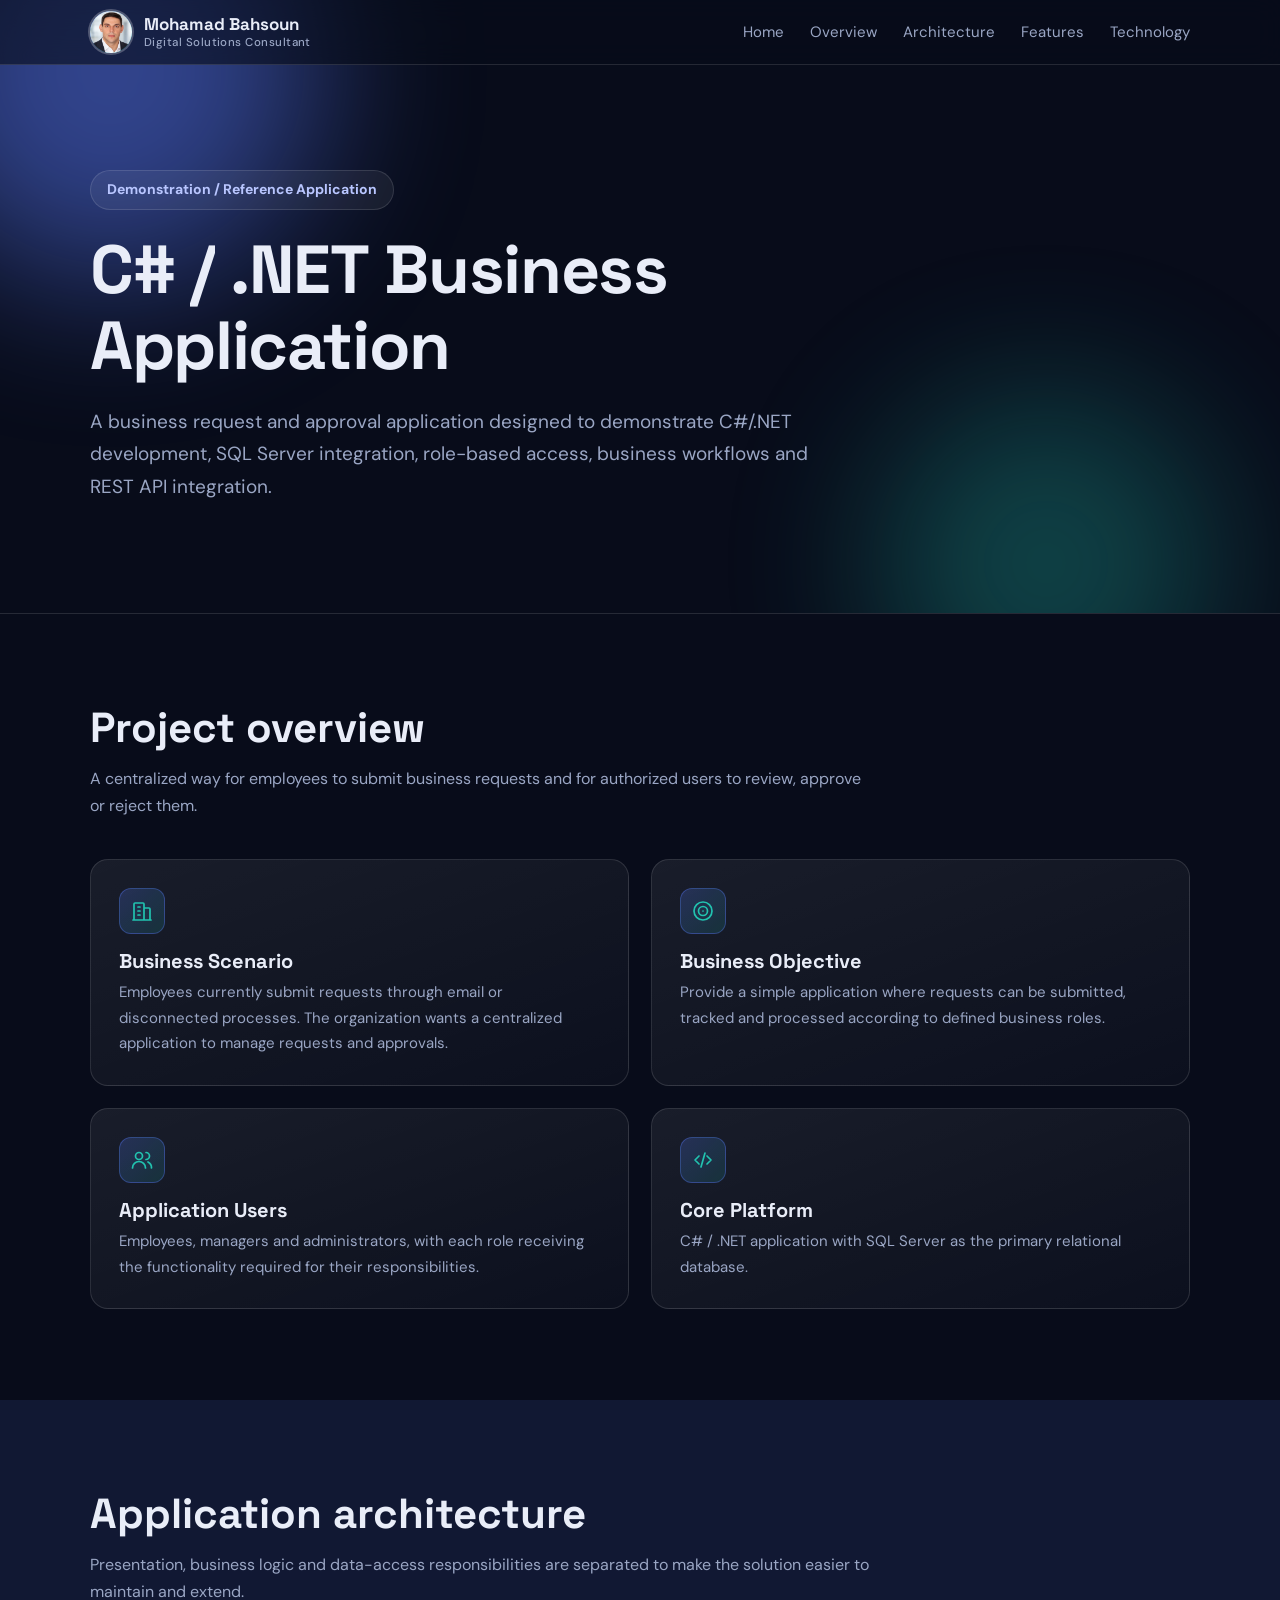
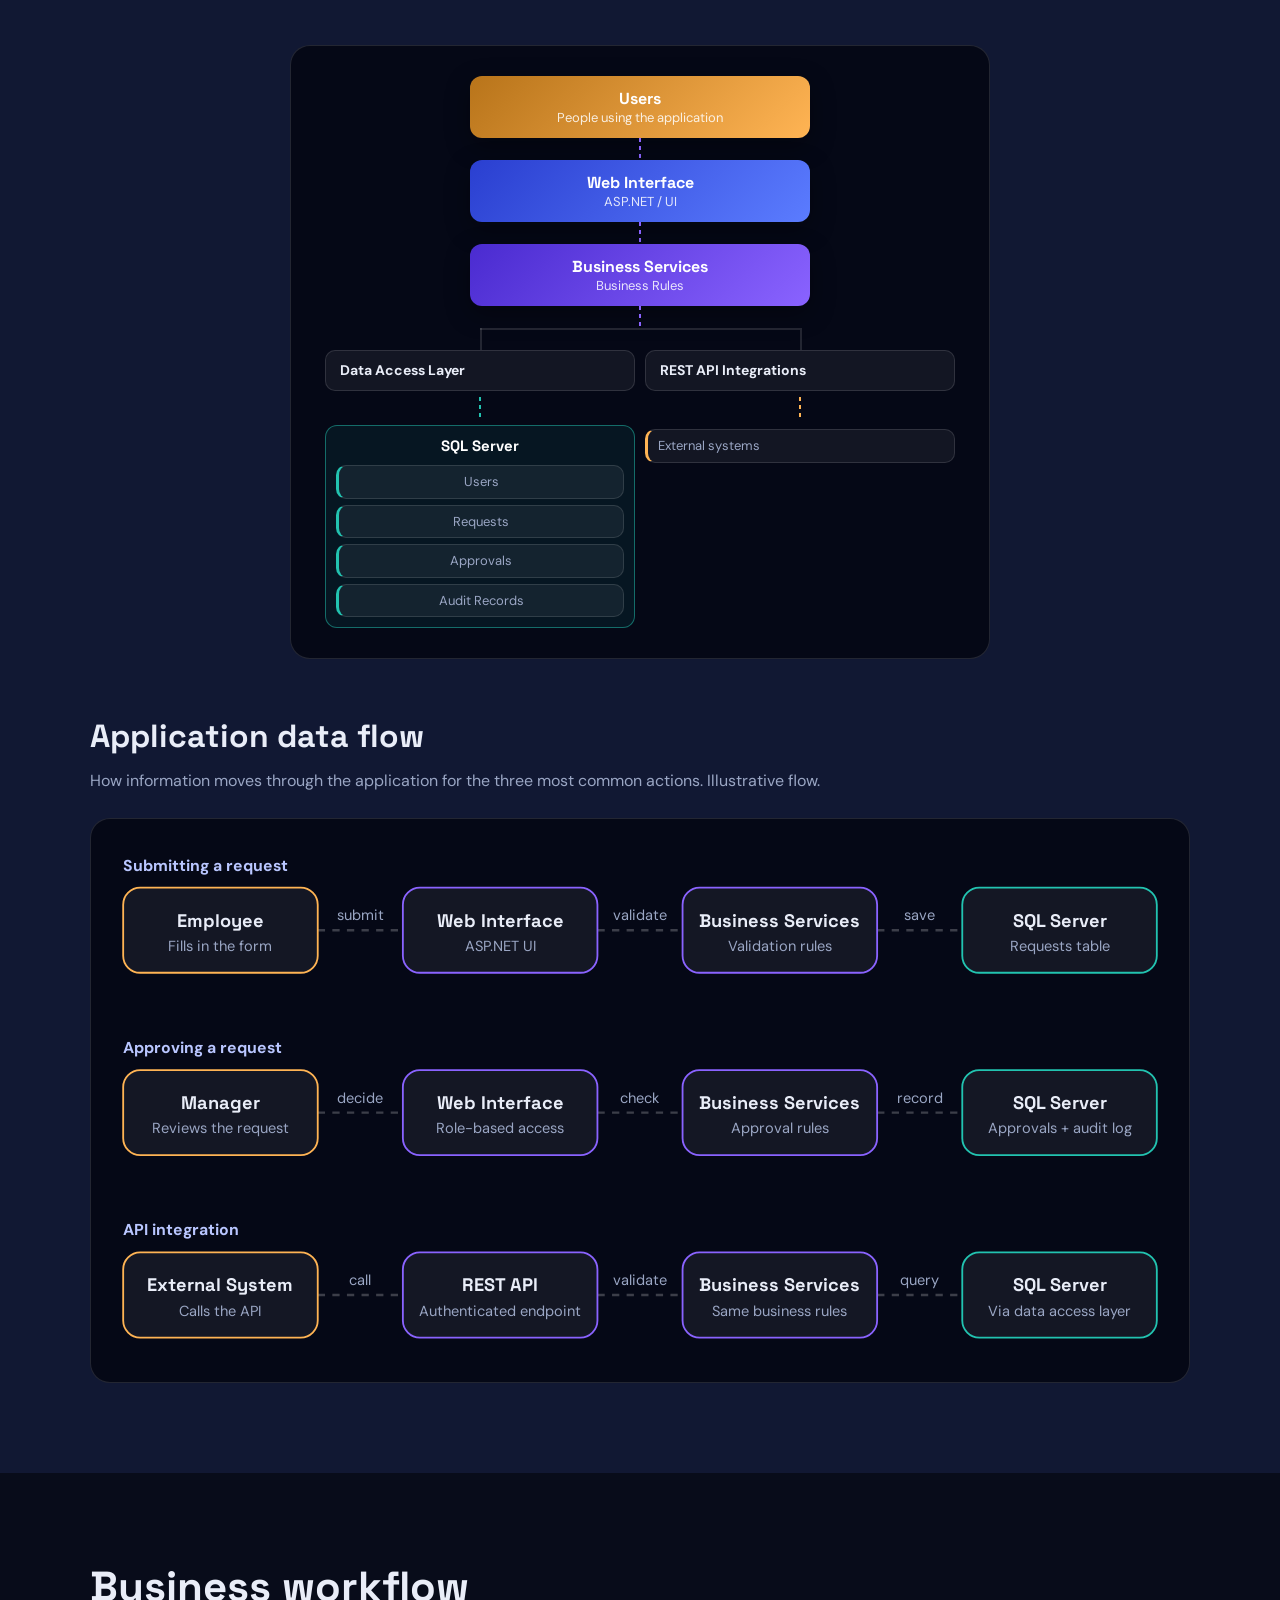
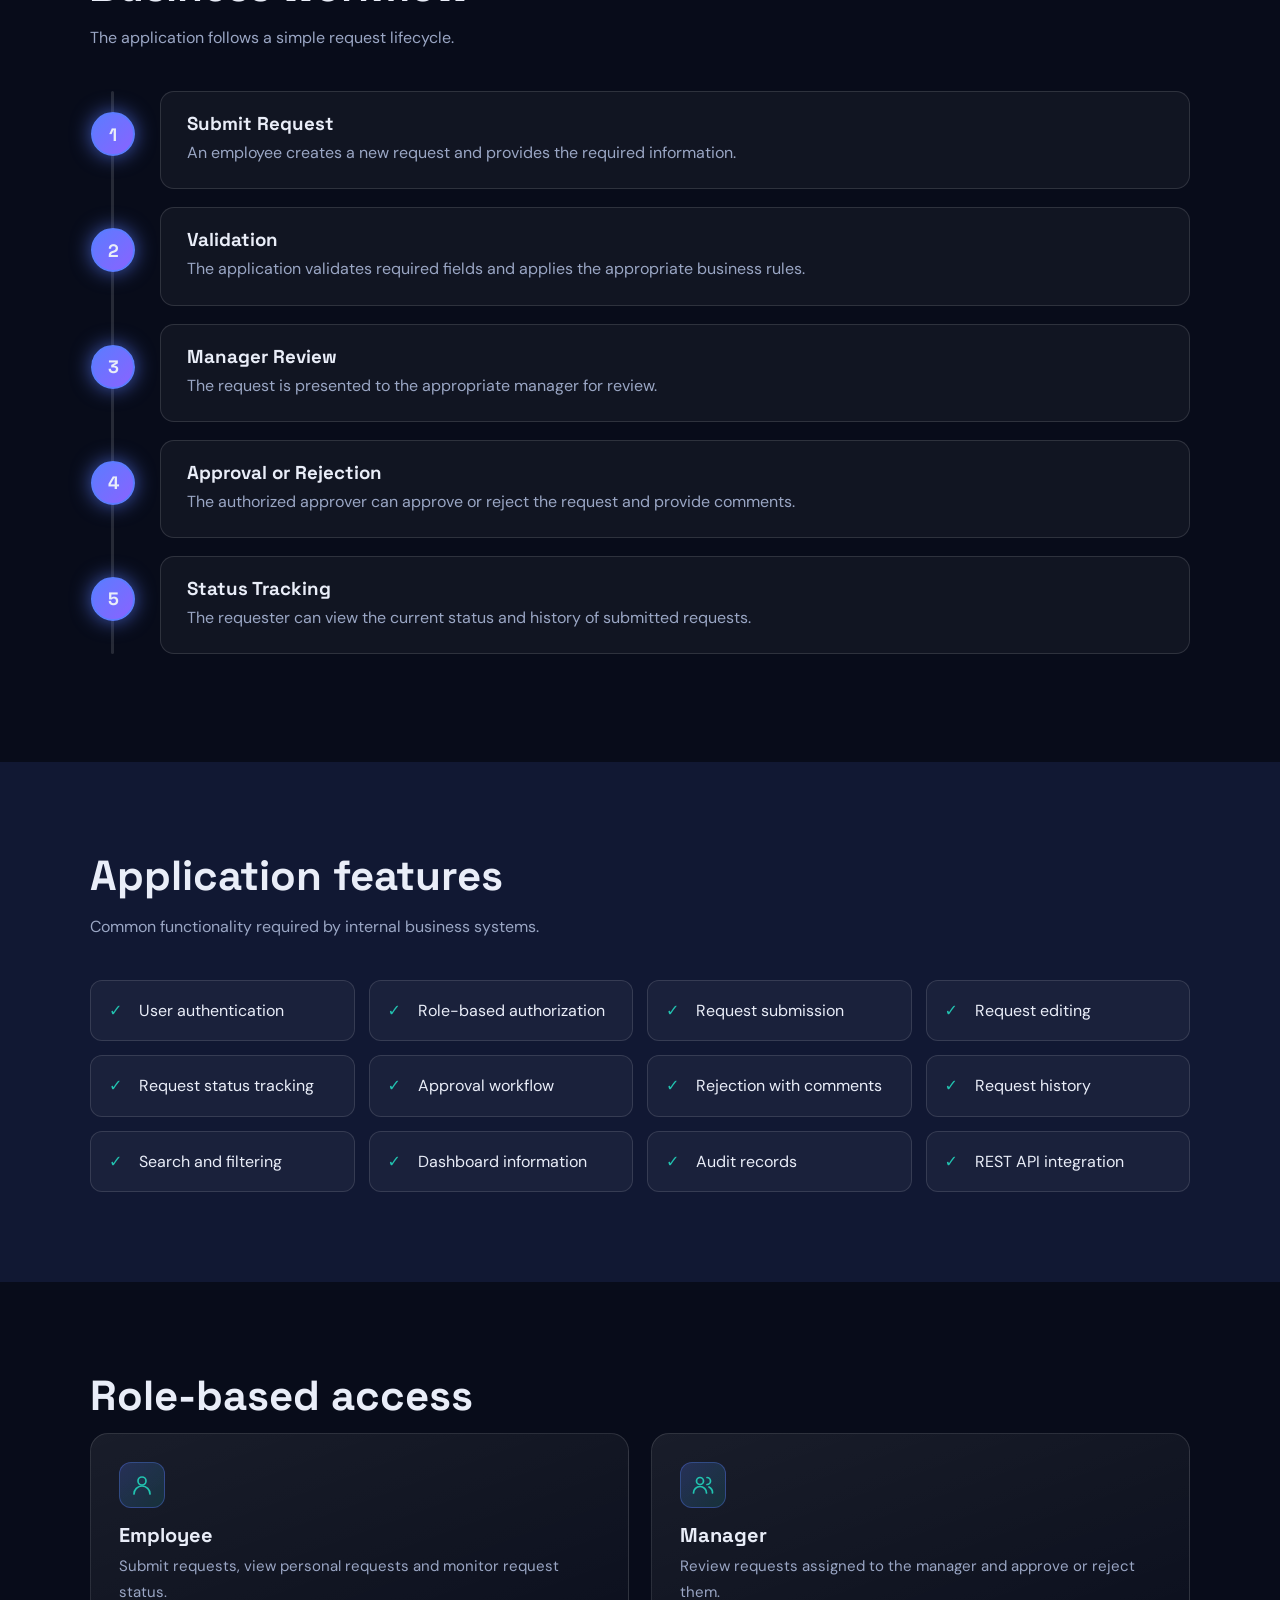
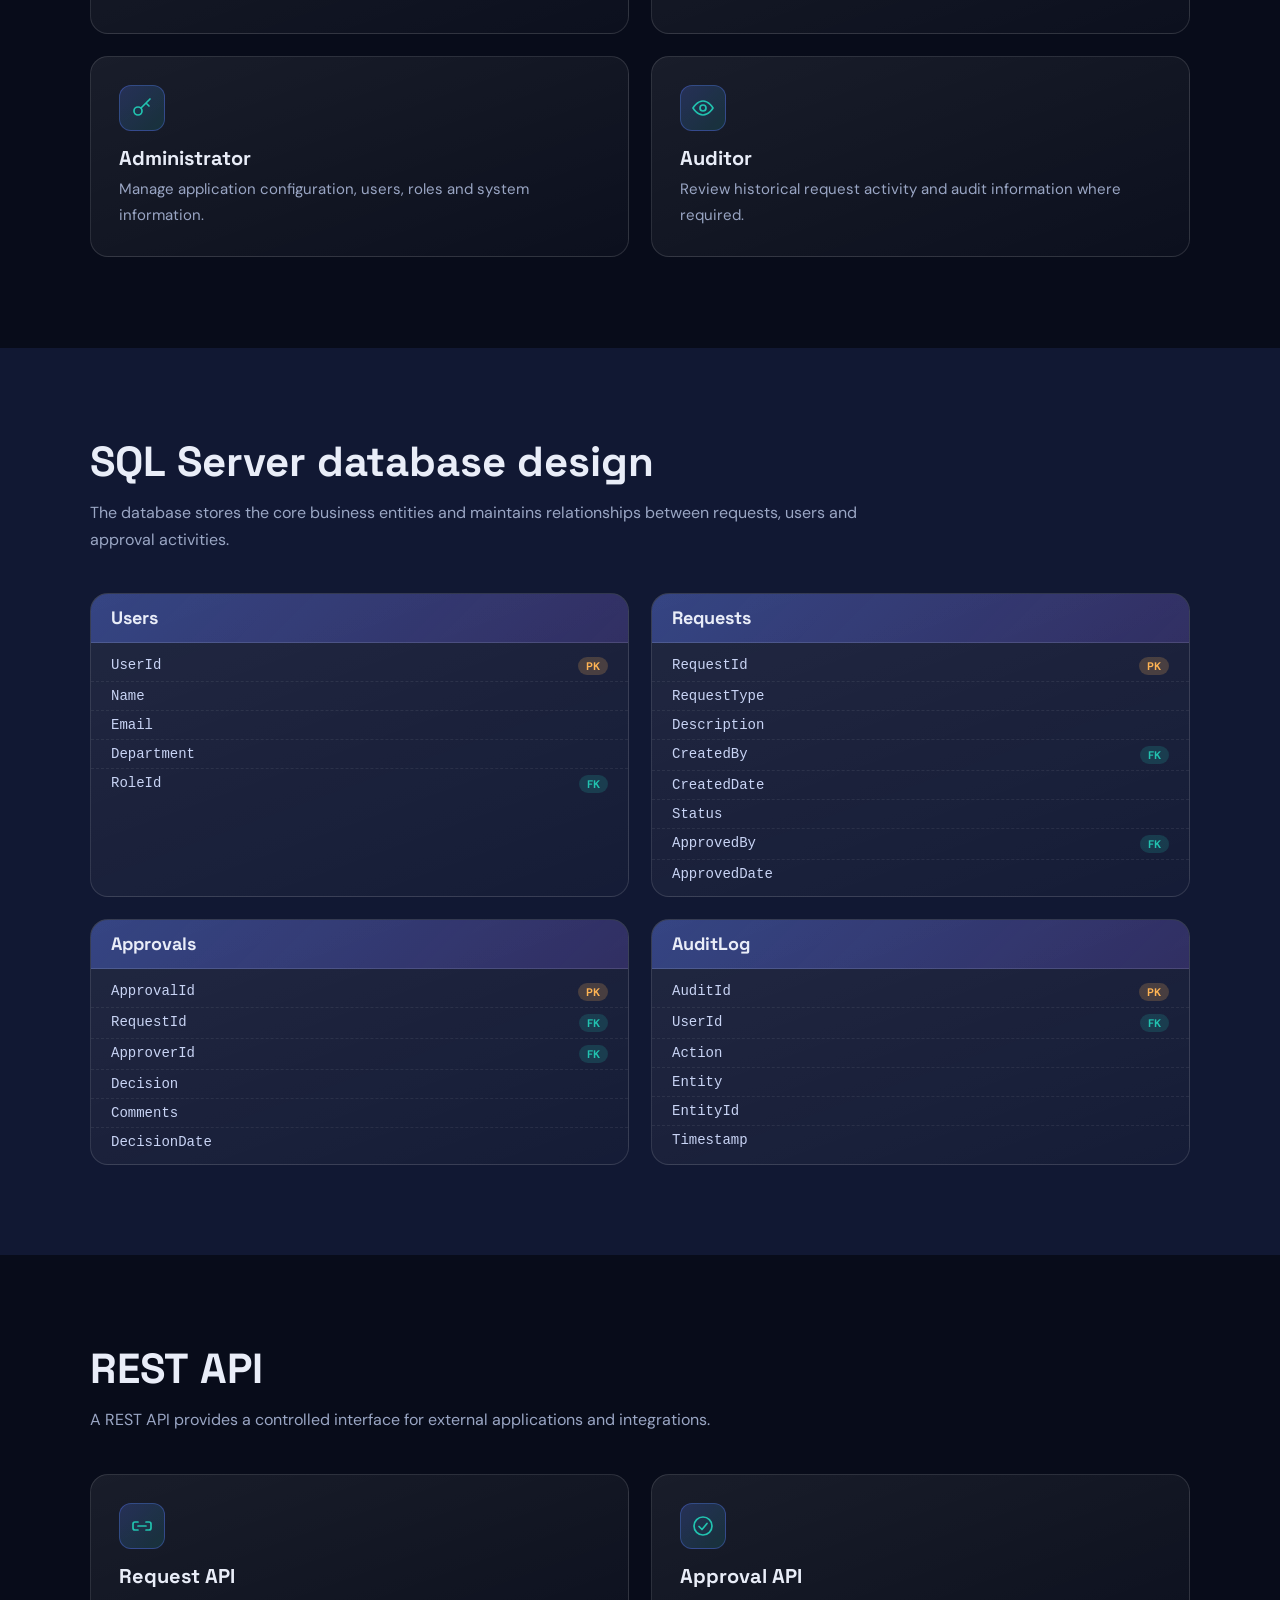
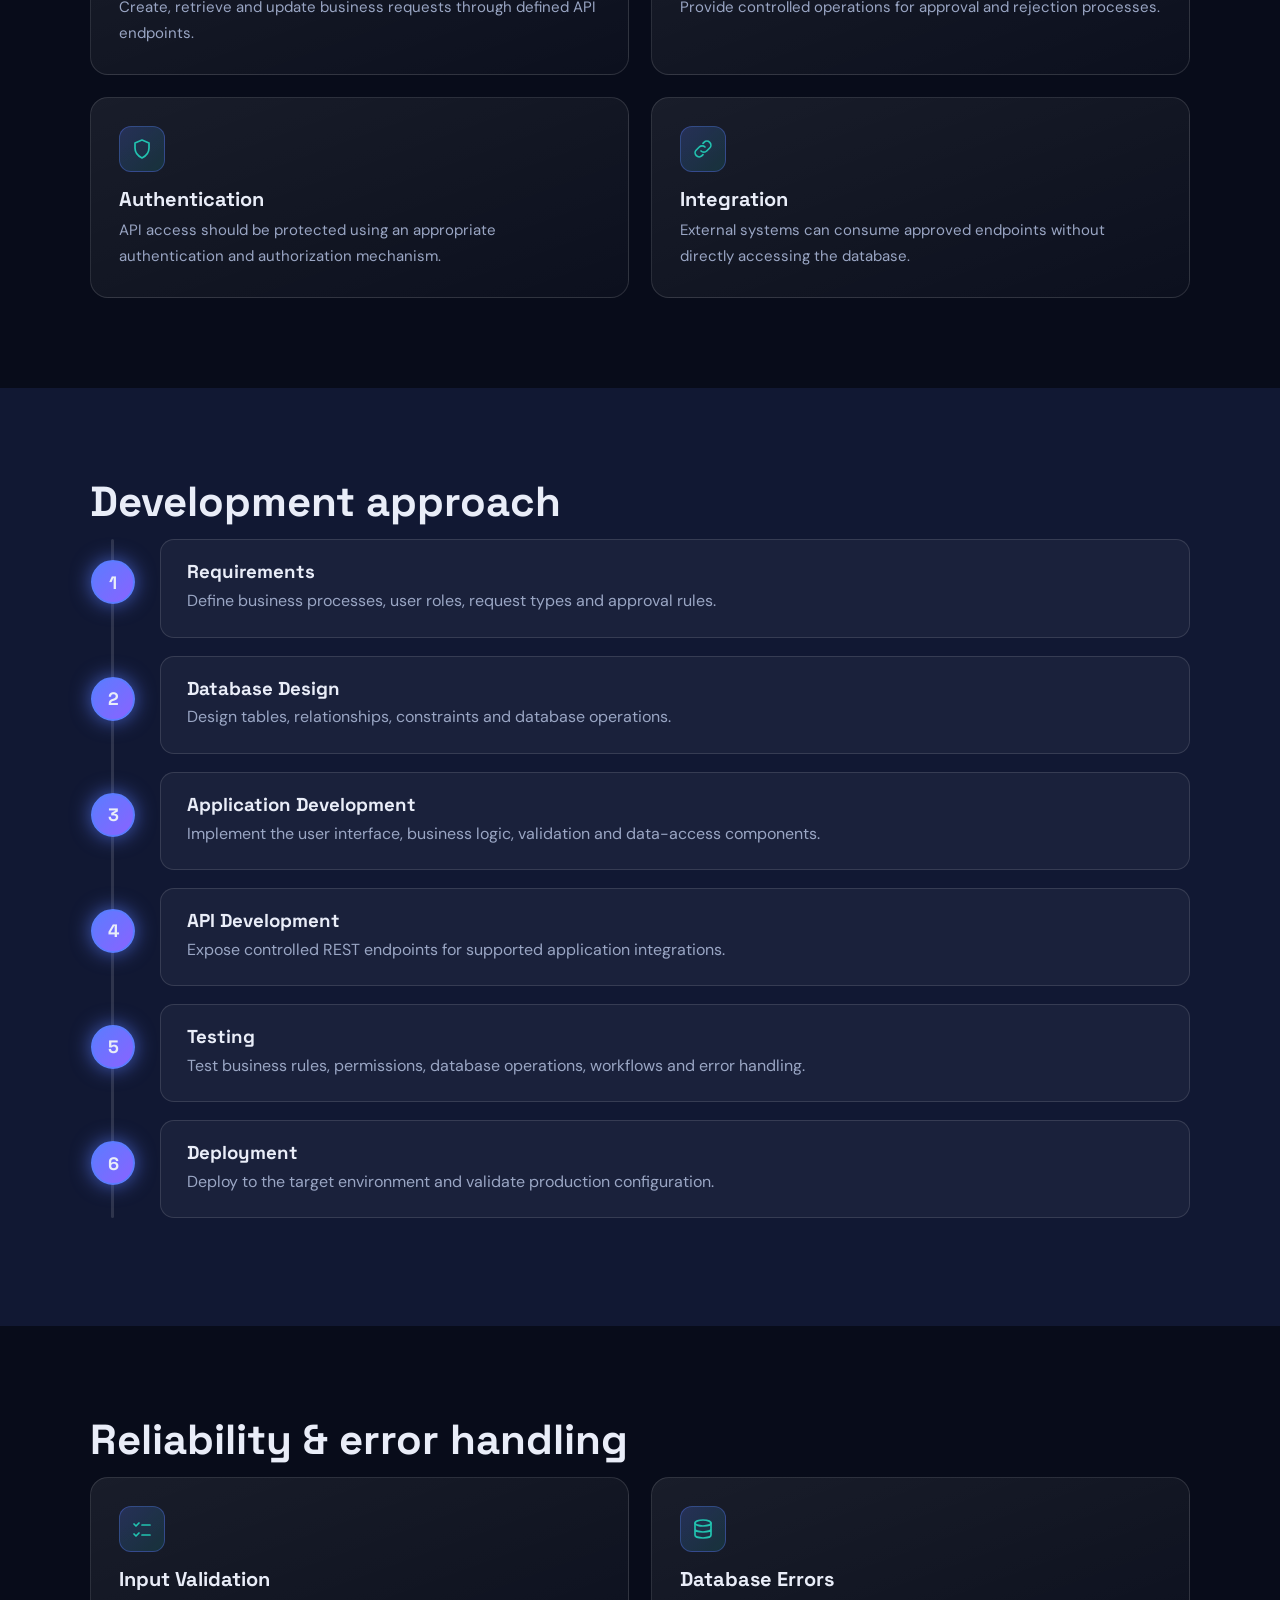
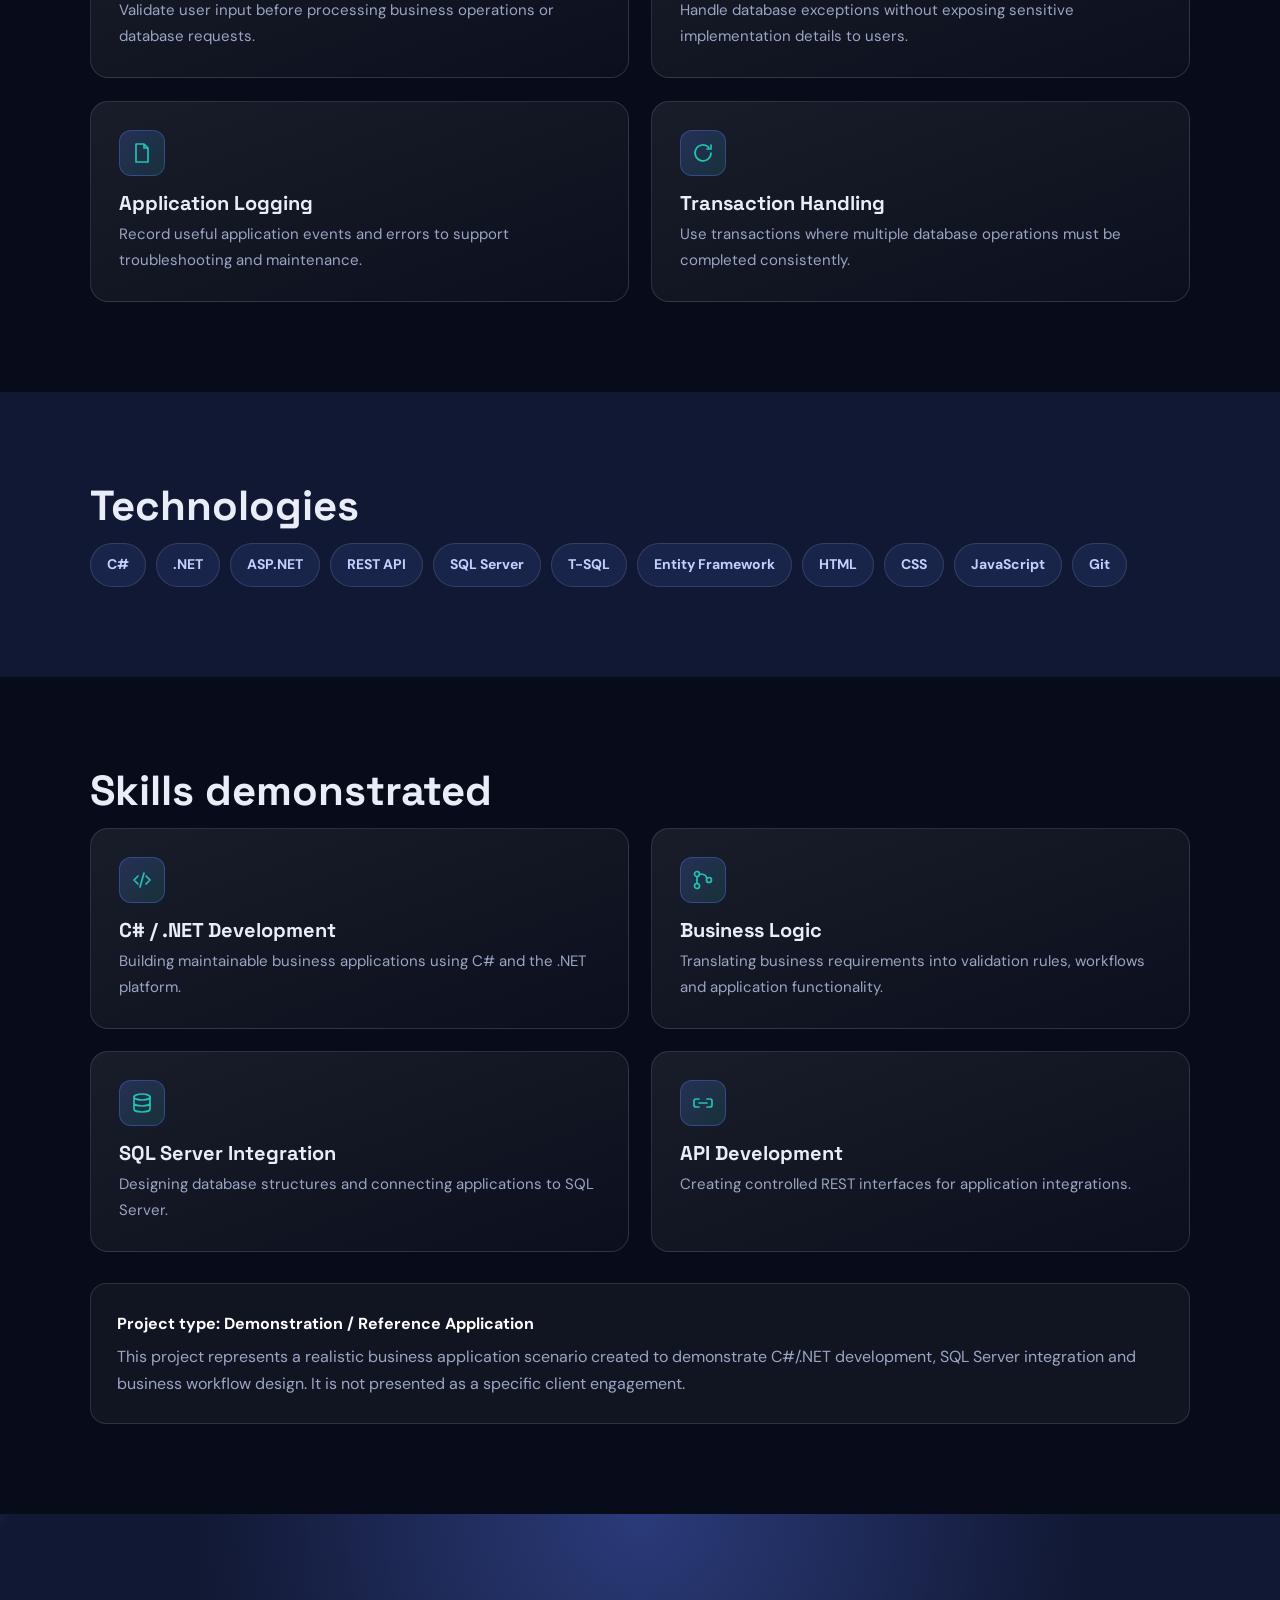
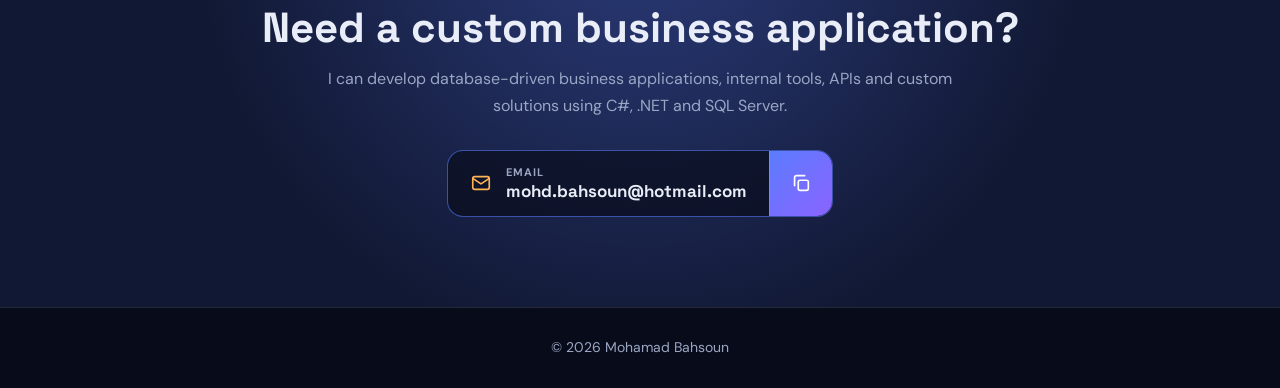
==== commit 1b32cffd: "Add files via upload" ====
--- a/projects/dotnet-business-application.html
+++ b/projects/dotnet-business-application.html
@@ -19,7 +19,9 @@
 #bar{position:fixed;top:0;left:0;height:3px;width:100%;transform-origin:0 50%;transform:scaleX(0);background:linear-gradient(90deg,var(--blue),var(--teal),var(--amber));z-index:60}
 nav{position:fixed;top:0;left:0;right:0;z-index:50;backdrop-filter:blur(14px);background:rgba(8,12,26,.6);border-bottom:1px solid var(--line)}
 .nav{height:64px;display:flex;align-items:center;justify-content:space-between}
-.logo{font:700 20px var(--head)}
+.logo{display:flex;align-items:center;gap:12px}.logo b{display:block;font:700 17px/1.2 var(--head)}.logo small{display:block;font:500 11.5px var(--body);color:var(--mute);letter-spacing:.04em}
+.av{width:42px;height:42px;border-radius:50%;position:relative;overflow:hidden;flex:none;display:grid;place-items:center;font:700 14px var(--head);background:linear-gradient(135deg,var(--blue),var(--teal));box-shadow:0 0 0 2px rgba(255,255,255,.25)}
+.av img{position:absolute;inset:0;width:100%;height:100%;object-fit:cover;object-position:center 20%}.av.ok{font-size:0}
 .nav ul{display:flex;gap:26px;list-style:none}.nav ul a{color:var(--mute);font-size:15px;transition:color .2s}.nav ul a:hover{color:#fff}
 .hero{position:relative;overflow:hidden;padding:170px 0 110px;border-bottom:1px solid var(--line)}
 .orb{position:absolute;border-radius:50%;filter:blur(80px);pointer-events:none;will-change:transform}
@@ -58,7 +60,7 @@
 .branch::before{content:"";position:absolute;top:0;left:50%;width:2px;height:22px;background:var(--line)}
 .branch::after{content:"";position:absolute;top:0;left:0;right:0;height:2px;background:var(--line)}
 .branch:first-child::after{left:50%}.branch:last-child::after{right:50%}
-.branch .node:first-child{font-weight:700;width:100%}
+.branch>.node:first-child{font-weight:700;width:100%}
 .kids{display:flex;flex-direction:column;gap:6px;width:100%;padding-top:4px;position:relative}
 .pipe .node{width:100%;font-weight:700;border-left:3px solid var(--c2)}
 .arrow{align-self:center;font-size:30px;color:var(--teal);animation:nudge 1.4s ease-in-out infinite}
@@ -83,9 +85,45 @@
 .w i{display:inline-block;font-style:normal;animation:up .8s cubic-bezier(.2,.8,.2,1) both;animation-delay:calc(var(--d,0s) + var(--k)*.06s);animation-play-state:paused}
 h1{--d:.2s}h1 .w i,.in .w i{animation-play-state:running}
 .rv{opacity:0;translate:0 36px;transition:opacity .7s,translate .7s}.rv.in{opacity:1;translate:0 0}
+.cta{position:relative;overflow:hidden}
+.cta::before{content:"";position:absolute;top:0;left:-40%;width:40%;height:2px;background:linear-gradient(90deg,transparent,var(--amber),var(--blue),transparent);box-shadow:0 0 14px var(--blue);animation:sweep 4.5s ease-in-out infinite}
+@keyframes sweep{0%{left:-40%}100%{left:100%}}
+.contact{display:flex;justify-content:center;align-items:stretch;gap:14px;flex-wrap:wrap}
+.mail{display:flex;align-items:stretch;max-width:100%;border:1px solid rgba(91,124,255,.6);border-radius:16px;background:rgba(8,12,26,.65);overflow:hidden;text-align:left}
+.mail a{display:flex;align-items:center;gap:14px;padding:14px 22px;min-width:0}
+.mail a:hover{background:rgba(91,124,255,.14)}
+.mail svg{width:22px;height:22px;flex:none}.mail a svg{color:var(--amber)}
+.mail small{display:block;font:700 11px var(--body);letter-spacing:.1em;text-transform:uppercase;color:var(--mute);line-height:1.4}
+.mail span{display:block;font:700 17px var(--head);word-break:break-all}
+.mail button{display:flex;align-items:center;gap:8px;padding:0 20px;border:0;border-left:1px solid var(--line);background:linear-gradient(135deg,var(--blue),#8a63ff);color:#fff;font:700 14px var(--body);cursor:pointer}
+.mail button .ck{display:none}.mail button.done .ck{display:block}.mail button.done .cp{display:none}
+.mail button:hover{filter:brightness(1.15)}.mail button.done{background:var(--teal);color:#06231f}
+.li{display:flex;align-items:center;justify-content:center;padding:0 22px;border-radius:16px;background:#0a66c2;color:#fff;border:1px solid rgba(255,255,255,.2)}
+.li svg{display:block;width:24px;height:24px;transform-origin:center bottom;will-change:transform;animation:bounce 2.4s ease-in-out infinite}
+.li:hover{background:#0b5cad}.li:hover svg{animation-play-state:paused}
+@keyframes bounce{0%,50%,100%{transform:translateY(0)}20%{transform:translateY(-9px)}35%{transform:translateY(0)}42%{transform:translateY(-4px)}}
+[hidden]{display:none!important}
+@media(max-width:560px){.mail{flex-direction:column;width:100%}.mail button{border-left:0;border-top:1px solid var(--line);padding:14px;justify-content:center}.li{width:100%;padding:14px}}
+.ic{width:46px;height:46px;margin-bottom:16px;border-radius:12px;display:grid;place-items:center;color:var(--teal);background:linear-gradient(135deg,rgba(91,124,255,.22),rgba(34,195,176,.14));border:1px solid rgba(91,124,255,.35);transform:translateZ(36px);transition:color .2s,background .2s}
+.ic svg{width:24px;height:24px;fill:none;stroke:currentColor;stroke-width:1.7;stroke-linecap:round;stroke-linejoin:round}
+.card:hover .ic{color:#fff;background:linear-gradient(135deg,var(--blue),#8a63ff)}
+.mf2{border:1px solid var(--line);border-radius:20px;background:#050816;padding:20px;overflow-x:auto}
+.mf2 svg{display:block;width:100%;min-width:760px;height:auto}
+.mf2 .n{fill:rgba(255,255,255,.06);stroke-width:1.5}
+.mf2 .a{stroke:#ffb454}.mf2 .s{stroke:#8a63ff}.mf2 .t{stroke:#22c3b0}
+.mf2 .ln{stroke:rgba(255,255,255,.22);stroke-width:2;stroke-dasharray:6 6}
+.mf2 text{fill:#e9edf8;font:700 15px var(--head);text-anchor:middle}
+.mf2 .sub{font:400 12px var(--body);fill:#9aa6c4}
+.mf2 .ttl{font:700 13px var(--body);fill:#b9c6ff;text-anchor:start}
+.mf2 .dot{opacity:0;animation:mv70 6s linear infinite}
+.mf2 .a1,.mf2 .a2,.mf2 .a3{fill:#5b7cff}.mf2 .b1,.mf2 .b2,.mf2 .b3{fill:#22c3b0}.mf2 .c1,.mf2 .c2,.mf2 .c3{fill:#ffb454}
+.mf2 .a2{animation-delay:2s}.mf2 .a3{animation-delay:4s}.mf2 .b1{animation-delay:1s}.mf2 .b2{animation-delay:3s}.mf2 .b3{animation-delay:5s}.mf2 .c1{animation-delay:.5s}.mf2 .c2{animation-delay:2.5s}.mf2 .c3{animation-delay:4.5s}
+@keyframes mv70{0%{transform:translateX(0);opacity:0}4%{opacity:1}30%{opacity:1}33%{transform:translateX(70px);opacity:0}33.1%,100%{transform:translateX(0);opacity:0}}
+@media(prefers-reduced-motion:reduce){.mf2 .dot{display:none}}
 @media(max-width:900px){.arch{grid-template-columns:1fr}.arrow{rotate:90deg;animation:nudgey 1.4s ease-in-out infinite}}
-@media(max-width:800px){.nav ul{gap:14px}.nav ul a{font-size:13px}.logo{font-size:16px}.grid,.g3{grid-template-columns:1fr}.hero{padding:130px 0 80px}section{padding:60px 0}.steps{padding-left:58px}.step b{left:-58px;width:38px;height:38px}.steps::before,.fill{left:18px}}
-@media(prefers-reduced-motion:reduce){.vline.f,.arrow{animation:none!important}*{transition:none!important;scroll-behavior:auto!important}.w i{animation:none!important}.rv{opacity:1;translate:0 0}}
+@media(max-width:800px){.nav ul{gap:14px}.nav ul a{font-size:13px}.logo b{font-size:15px}.av{width:36px;height:36px}.grid,.g3{grid-template-columns:1fr}.hero{padding:130px 0 80px}section{padding:60px 0}.steps{padding-left:58px}.step b{left:-58px;width:38px;height:38px}.steps::before,.fill{left:18px}}
+@media(max-width:600px){.logo{white-space:nowrap}.logo small{display:none}.nav ul li:nth-child(n+3){display:none}}
+@media(prefers-reduced-motion:reduce){.li svg{animation:none}.cta::before{animation:none;display:none}.vline.f,.arrow{animation:none!important}*{transition:none!important;scroll-behavior:auto!important}.w i{animation:none!important}.rv{opacity:1;translate:0 0}}
 
 .flow{max-width:700px;margin:auto;display:flex;flex-direction:column;align-items:center;padding:30px 20px;border-radius:20px;border:1px solid var(--line);background:#050816}
 .tier{width:min(100%,340px);padding:12px 16px;border-radius:12px;color:#fff;font:700 16px var(--head);text-align:center;background:linear-gradient(135deg,var(--c1),var(--c2));box-shadow:0 8px 24px rgba(0,0,0,.35)}
@@ -103,18 +141,20 @@
 </head>
 <body>
 <div id="bar"></div>
-<nav><div class="wrap nav"><a class="logo" href="../index.html">Mohamad Bahsoun</a><ul><li><a href="../index.html">Home</a></li><li><a href="#overview">Overview</a></li><li><a href="#architecture">Architecture</a></li><li><a href="#features">Features</a></li><li><a href="#technology">Technology</a></li></ul></div></nav>
+<nav><div class="wrap nav"><a class="logo" href="../index.html" aria-label="Mohamad Bahsoun, Digital Solutions Consultant"><span class="av">MB<img src="../assets/MB-Img.png" alt="" onload="this.parentNode.classList.add('ok')" onerror="this.remove()"></span><span><b>Mohamad Bahsoun</b><small>Digital Solutions Consultant</small></span></a><ul><li><a href="../index.html">Home</a></li><li><a href="#overview">Overview</a></li><li><a href="#architecture">Architecture</a></li><li><a href="#features">Features</a></li><li><a href="#technology">Technology</a></li></ul></div></nav>
 <header class="hero"><div class="orb o1" data-s=".2"></div><div class="orb o2" data-s="-.12"></div>
 <div class="wrap"><div class="badge">Demonstration / Reference Application</div>
 <h1>C# / .NET Business Application</h1>
 <p>A business request and approval application designed to demonstrate C#/.NET development, SQL Server integration, role-based access, business workflows and REST API integration.</p></div></header>
 <section id="overview"><div class="wrap">
 <div class="rv"><h2>Project overview</h2><p class="intro">A centralized way for employees to submit business requests and for authorized users to review, approve or reject them.</p></div>
-<div class="grid " data-cards='[["Business Scenario", "Employees currently submit requests through email or disconnected processes. The organization wants a centralized application to manage requests and approvals."], ["Business Objective", "Provide a simple application where requests can be submitted, tracked and processed according to defined business roles."], ["Application Users", "Employees, managers and administrators, with each role receiving the functionality required for their responsibilities."], ["Core Platform", "C# / .NET application with SQL Server as the primary relational database."]]'></div>
+<div class="grid " data-icons='["building", "goal", "users", "code"]' data-cards='[["Business Scenario", "Employees currently submit requests through email or disconnected processes. The organization wants a centralized application to manage requests and approvals."], ["Business Objective", "Provide a simple application where requests can be submitted, tracked and processed according to defined business roles."], ["Application Users", "Employees, managers and administrators, with each role receiving the functionality required for their responsibilities."], ["Core Platform", "C# / .NET application with SQL Server as the primary relational database."]]'></div>
 </div></section>
 <section id="architecture" class="alt"><div class="wrap">
 <div class="rv"><h2>Application architecture</h2><p class="intro">Presentation, business logic and data-access responsibilities are separated to make the solution easier to maintain and extend.</p></div>
 <div class="flow rv" role="img" aria-label="Application architecture: users, web interface, business services, data access layer to SQL Server, and REST API integrations"><div class="tier" style="--c1:#b8741a;--c2:#ffb454">Users<small>People using the application</small></div><div class="vline f" style="--c2:#8a63ff"></div><div class="tier" style="--c1:#2a3fd0;--c2:#5b7cff">Web Interface<small>ASP.NET / UI</small></div><div class="vline f" style="--c2:#8a63ff"></div><div class="tier" style="--c1:#4a2bd0;--c2:#8a63ff">Business Services<small>Business Rules</small></div><div class="vline f" style="--c2:#8a63ff"></div><div class="branches"><div class="branch" style="--c2:#22c3b0"><div class="node">Data Access Layer</div><div class="vline f"></div><div class="db"><b>SQL Server</b><div class="kids"><div class="node sm">Users</div><div class="node sm">Requests</div><div class="node sm">Approvals</div><div class="node sm">Audit Records</div></div></div></div><div class="branch" style="--c2:#ffb454"><div class="node">REST API Integrations</div><div class="vline f"></div><div class="kids"><div class="node sm">External systems</div></div></div></div></div>
+<div class="rv" style="margin-top:60px"><h3 style="font-size:clamp(24px,3vw,32px);margin-bottom:12px">Application data flow</h3><p class="intro" style="margin-bottom:24px">How information moves through the application for the three most common actions. Illustrative flow.</p></div>
+<div class="mf2 rv"><svg viewBox="0 0 870 430" role="img" aria-label="Application data flow: submitting a request, approving a request and an API integration, each passing through the web interface or API, business services and SQL Server"><text class="ttl" x="10" y="26">Submitting a request</text><line class="ln" x1="170" y1="75" x2="240" y2="75"/><line class="ln" x1="400" y1="75" x2="470" y2="75"/><line class="ln" x1="630" y1="75" x2="700" y2="75"/><rect class="n a" x="10" y="40" width="160" height="70" rx="14"/><text x="90" y="72">Employee</text><text class="sub" x="90" y="92">Fills in the form</text><rect class="n s" x="240" y="40" width="160" height="70" rx="14"/><text x="320" y="72">Web Interface</text><text class="sub" x="320" y="92">ASP.NET UI</text><rect class="n s" x="470" y="40" width="160" height="70" rx="14"/><text x="550" y="72">Business Services</text><text class="sub" x="550" y="92">Validation rules</text><rect class="n t" x="700" y="40" width="160" height="70" rx="14"/><text x="780" y="72">SQL Server</text><text class="sub" x="780" y="92">Requests table</text><text class="sub" x="205" y="67">submit</text><text class="sub" x="435" y="67">validate</text><text class="sub" x="665" y="67">save</text><circle class="dot a1" cx="170" cy="75" r="6"/><circle class="dot a2" cx="400" cy="75" r="6"/><circle class="dot a3" cx="630" cy="75" r="6"/><text class="ttl" x="10" y="176">Approving a request</text><line class="ln" x1="170" y1="225" x2="240" y2="225"/><line class="ln" x1="400" y1="225" x2="470" y2="225"/><line class="ln" x1="630" y1="225" x2="700" y2="225"/><rect class="n a" x="10" y="190" width="160" height="70" rx="14"/><text x="90" y="222">Manager</text><text class="sub" x="90" y="242">Reviews the request</text><rect class="n s" x="240" y="190" width="160" height="70" rx="14"/><text x="320" y="222">Web Interface</text><text class="sub" x="320" y="242">Role-based access</text><rect class="n s" x="470" y="190" width="160" height="70" rx="14"/><text x="550" y="222">Business Services</text><text class="sub" x="550" y="242">Approval rules</text><rect class="n t" x="700" y="190" width="160" height="70" rx="14"/><text x="780" y="222">SQL Server</text><text class="sub" x="780" y="242">Approvals + audit log</text><text class="sub" x="205" y="217">decide</text><text class="sub" x="435" y="217">check</text><text class="sub" x="665" y="217">record</text><circle class="dot b1" cx="170" cy="225" r="6"/><circle class="dot b2" cx="400" cy="225" r="6"/><circle class="dot b3" cx="630" cy="225" r="6"/><text class="ttl" x="10" y="326">API integration</text><line class="ln" x1="170" y1="375" x2="240" y2="375"/><line class="ln" x1="400" y1="375" x2="470" y2="375"/><line class="ln" x1="630" y1="375" x2="700" y2="375"/><rect class="n a" x="10" y="340" width="160" height="70" rx="14"/><text x="90" y="372">External System</text><text class="sub" x="90" y="392">Calls the API</text><rect class="n s" x="240" y="340" width="160" height="70" rx="14"/><text x="320" y="372">REST API</text><text class="sub" x="320" y="392">Authenticated endpoint</text><rect class="n s" x="470" y="340" width="160" height="70" rx="14"/><text x="550" y="372">Business Services</text><text class="sub" x="550" y="392">Same business rules</text><rect class="n t" x="700" y="340" width="160" height="70" rx="14"/><text x="780" y="372">SQL Server</text><text class="sub" x="780" y="392">Via data access layer</text><text class="sub" x="205" y="367">call</text><text class="sub" x="435" y="367">validate</text><text class="sub" x="665" y="367">query</text><circle class="dot c1" cx="170" cy="375" r="6"/><circle class="dot c2" cx="400" cy="375" r="6"/><circle class="dot c3" cx="630" cy="375" r="6"/></svg></div>
 </div></section>
 <section><div class="wrap">
 <div class="rv"><h2>Business workflow</h2><p class="intro">The application follows a simple request lifecycle.</p></div>
@@ -126,7 +166,7 @@
 </div></section>
 <section><div class="wrap">
 <div class="rv"><h2>Role-based access</h2></div>
-<div class="grid " data-cards='[["Employee", "Submit requests, view personal requests and monitor request status."], ["Manager", "Review requests assigned to the manager and approve or reject them."], ["Administrator", "Manage application configuration, users, roles and system information."], ["Auditor", "Review historical request activity and audit information where required."]]'></div>
+<div class="grid " data-icons='["user", "users", "key", "eye"]' data-cards='[["Employee", "Submit requests, view personal requests and monitor request status."], ["Manager", "Review requests assigned to the manager and approve or reject them."], ["Administrator", "Manage application configuration, users, roles and system information."], ["Auditor", "Review historical request activity and audit information where required."]]'></div>
 </div></section>
 <section class="alt"><div class="wrap">
 <div class="rv"><h2>SQL Server database design</h2><p class="intro">The database stores the core business entities and maintains relationships between requests, users and approval activities.</p></div>
@@ -134,7 +174,7 @@
 </div></section>
 <section><div class="wrap">
 <div class="rv"><h2>REST API</h2><p class="intro">A REST API provides a controlled interface for external applications and integrations.</p></div>
-<div class="grid " data-cards='[["Request API", "Create, retrieve and update business requests through defined API endpoints."], ["Approval API", "Provide controlled operations for approval and rejection processes."], ["Authentication", "API access should be protected using an appropriate authentication and authorization mechanism."], ["Integration", "External systems can consume approved endpoints without directly accessing the database."]]'></div>
+<div class="grid " data-icons='["api", "done", "shield", "link"]' data-cards='[["Request API", "Create, retrieve and update business requests through defined API endpoints."], ["Approval API", "Provide controlled operations for approval and rejection processes."], ["Authentication", "API access should be protected using an appropriate authentication and authorization mechanism."], ["Integration", "External systems can consume approved endpoints without directly accessing the database."]]'></div>
 </div></section>
 <section class="alt"><div class="wrap">
 <div class="rv"><h2>Development approach</h2></div>
@@ -142,7 +182,7 @@
 </div></section>
 <section><div class="wrap">
 <div class="rv"><h2>Reliability &amp; error handling</h2></div>
-<div class="grid " data-cards='[["Input Validation", "Validate user input before processing business operations or database requests."], ["Database Errors", "Handle database exceptions without exposing sensitive implementation details to users."], ["Application Logging", "Record useful application events and errors to support troubleshooting and maintenance."], ["Transaction Handling", "Use transactions where multiple database operations must be completed consistently."]]'></div>
+<div class="grid " data-icons='["check", "db", "file", "backup"]' data-cards='[["Input Validation", "Validate user input before processing business operations or database requests."], ["Database Errors", "Handle database exceptions without exposing sensitive implementation details to users."], ["Application Logging", "Record useful application events and errors to support troubleshooting and maintenance."], ["Transaction Handling", "Use transactions where multiple database operations must be completed consistently."]]'></div>
 </div></section>
 <section id="technology" class="alt"><div class="wrap">
 <div class="rv"><h2>Technologies</h2></div>
@@ -150,18 +190,43 @@
 </div></section>
 <section><div class="wrap">
 <div class="rv"><h2>Skills demonstrated</h2></div>
-<div class="grid " data-cards='[["C# / .NET Development", "Building maintainable business applications using C# and the .NET platform."], ["Business Logic", "Translating business requirements into validation rules, workflows and application functionality."], ["SQL Server Integration", "Designing database structures and connecting applications to SQL Server."], ["API Development", "Creating controlled REST interfaces for application integrations."]]'></div><div class="disc rv" style="margin-top:30px"><strong>Project type: Demonstration / Reference Application</strong>This project represents a realistic business application scenario created to demonstrate C#/.NET development, SQL Server integration and business workflow design. It is not presented as a specific client engagement.</div>
-</div></section>
-<section class="cta"><div class="wrap rv">
+<div class="grid " data-icons='["code", "flow", "db", "api"]' data-cards='[["C# / .NET Development", "Building maintainable business applications using C# and the .NET platform."], ["Business Logic", "Translating business requirements into validation rules, workflows and application functionality."], ["SQL Server Integration", "Designing database structures and connecting applications to SQL Server."], ["API Development", "Creating controlled REST interfaces for application integrations."]]'></div><div class="disc rv" style="margin-top:30px"><strong>Project type: Demonstration / Reference Application</strong>This project represents a realistic business application scenario created to demonstrate C#/.NET development, SQL Server integration and business workflow design. It is not presented as a specific client engagement.</div>
+</div></section>
+<section class="cta"><div class="wrap">
 <h2>Need a custom business application?</h2>
 <p>I can develop database-driven business applications, internal tools, APIs and custom solutions using C#, .NET and SQL Server.</p>
-<a class="btn" href="mailto:mohd.bahsoun@hotmail.com?subject=Custom%20Business%20Application">Contact me</a>
-</div></section>
-<footer>© 2026 Mohamad Bahsoun · SharePoint · SQL Server · C#/.NET · Web Development</footer>
+<div class="contact"><div class="mail"><a href="mailto:mohd.bahsoun@hotmail.com?subject=Custom%20Business%20Application"><svg viewBox="0 0 24 24" fill="none" stroke="currentColor" stroke-width="1.8" stroke-linecap="round" stroke-linejoin="round" aria-hidden="true"><rect x="3" y="5" width="18" height="14" rx="2"/><path d="m3 7 9 6 9-6"/></svg><div><small>Email</small><span>mohd.bahsoun@hotmail.com</span></div></a><button id="cp" type="button" aria-label="Copy email address" title="Copy email"><svg class="cp" viewBox="0 0 24 24" fill="none" stroke="currentColor" stroke-width="1.8" stroke-linecap="round" stroke-linejoin="round" aria-hidden="true"><rect x="9" y="9" width="11" height="11" rx="2"/><path d="M5 15V6a2 2 0 0 1 2-2h9"/></svg><svg class="ck" viewBox="0 0 24 24" fill="none" stroke="currentColor" stroke-width="2.4" stroke-linecap="round" stroke-linejoin="round" aria-hidden="true"><path d="m5 12.5 4.5 4.5L19 7"/></svg></button></div><a id="li" class="li" href="#" target="_blank" rel="noopener" aria-label="LinkedIn profile" title="LinkedIn" hidden><svg viewBox="0 0 24 24" fill="currentColor" aria-hidden="true"><path d="M20.45 20.45h-3.56v-5.57c0-1.33-.03-3.04-1.85-3.04-1.86 0-2.14 1.45-2.14 2.94v5.67H9.35V9h3.41v1.56h.05c.48-.9 1.64-1.85 3.37-1.85 3.6 0 4.27 2.37 4.27 5.46v6.28zM5.34 7.43a2.06 2.06 0 1 1 0-4.12 2.06 2.06 0 0 1 0 4.12zM7.12 20.45H3.56V9h3.56v11.45z"/></svg></a></div>
+</div></section>
+<footer>© 2026 Mohamad Bahsoun</footer>
 <script>
 const $=s=>document.querySelector(s),$$=s=>[...document.querySelectorAll(s)];
 const J=(el,k)=>JSON.parse(el.dataset[k]);
-$$('[data-cards]').forEach(g=>g.innerHTML=J(g,'cards').map(c=>`<div class="card tilt rv"><h3>${c[0]}</h3><p>${c[1]}</p></div>`).join(''));
+const IC={
+building:'<path d="M4 21V5a1 1 0 0 1 1-1h8a1 1 0 0 1 1 1v16M14 9h5a1 1 0 0 1 1 1v11M3 21h18M8 8h2M8 12h2M8 16h2"/>',
+goal:'<circle cx="12" cy="12" r="9"/><circle cx="12" cy="12" r="4.5"/><path d="M12 12h.01"/>',
+users:'<circle cx="9" cy="8" r="3.5"/><path d="M2.5 20a6.5 6.5 0 0 1 13 0M16 4.5a3.5 3.5 0 0 1 0 7M18 14a6.5 6.5 0 0 1 3.5 6"/>',
+user:'<circle cx="12" cy="8" r="4"/><path d="M4 21a8 8 0 0 1 16 0"/>',
+code:'<path d="m8 8-4 4 4 4M16 8l4 4-4 4M14 5l-4 14"/>',
+key:'<circle cx="8" cy="15" r="4"/><path d="m11 12 9-9M16 7l3 3"/>',
+eye:'<path d="M2 12s4-7 10-7 10 7 10 7-4 7-10 7S2 12 2 12z"/><circle cx="12" cy="12" r="3"/>',
+api:'<path d="M8 8H5a2 2 0 0 0-2 2v4a2 2 0 0 0 2 2h3M16 8h3a2 2 0 0 1 2 2v4a2 2 0 0 1-2 2h-3M8 12h8"/>',
+done:'<circle cx="12" cy="12" r="9"/><path d="m8 12.5 3 3 5-6"/>',
+shield:'<path d="M12 3 5 6v5c0 4.5 3 8 7 10 4-2 7-5.5 7-10V6z"/>',
+link:'<path d="M10 14a4 4 0 0 0 5.7 0l3-3a4 4 0 0 0-5.7-5.7l-1 1M14 10a4 4 0 0 0-5.7 0l-3 3a4 4 0 0 0 5.7 5.7l1-1"/>',
+check:'<path d="m4 7 2 2 3-3M4 17l2 2 3-3M12 8h8M12 18h8"/>',
+db:'<ellipse cx="12" cy="6" rx="8" ry="3"/><path d="M4 6v6c0 1.7 3.6 3 8 3s8-1.3 8-3V6M4 12v6c0 1.7 3.6 3 8 3s8-1.3 8-3v-6"/>',
+file:'<path d="M6 3h8l4 4v14H6zM14 3v4h4"/>',
+backup:'<path d="M20 12a8 8 0 1 1-2.3-5.7M20 4v4h-4"/>',
+flow:'<circle cx="6" cy="6" r="2.5"/><circle cx="6" cy="18" r="2.5"/><circle cx="18" cy="12" r="2.5"/><path d="M6 8.5v7M8.5 6c5 0 7 2 7 4"/>',
+clipboard:'<rect x="6" y="4" width="12" height="17" rx="2"/><path d="M9 4h6v3H9zM9 12h6M9 16h4"/>',
+tool:'<path d="M14.7 6.3a4 4 0 0 0-5.4 5.4L3 18l3 3 6.3-6.3a4 4 0 0 0 5.4-5.4l-2.5 2.5-2.3-.5-.5-2.3z"/>',
+layers:'<path d="m12 3 9 5-9 5-9-5 9-5zM3 13l9 5 9-5"/>',
+globe:'<circle cx="12" cy="12" r="9"/><path d="M3 12h18M12 3c3 3.2 3 14.8 0 18M12 3c-3 3.2-3 14.8 0 18"/>'};
+const ic=(g,i)=>g.dataset.icons?`<div class="ic" aria-hidden="true"><svg viewBox="0 0 24 24">${IC[J(g,'icons')[i]]}</svg></div>`:'';
+const LINKEDIN="";   // paste your LinkedIn profile URL here
+if(LINKEDIN){$('#li').href=LINKEDIN;$('#li').hidden=false}
+$('#cp').onclick=async function(){const m='mohd.bahsoun@hotmail.com';try{await navigator.clipboard.writeText(m)}catch(e){const t=document.createElement('textarea');t.value=m;document.body.appendChild(t);t.select();document.execCommand('copy');t.remove()}this.classList.add('done');setTimeout(()=>this.classList.remove('done'),2000)};
+$$('[data-cards]').forEach(g=>g.innerHTML=J(g,'cards').map((c,i)=>`<div class="card tilt rv">${ic(g,i)}<h3>${c[0]}</h3><p>${c[1]}</p></div>`).join(''));
 $$('[data-lists]').forEach(g=>g.innerHTML=J(g,'lists').map(c=>`<div class="card tilt rv"><h3>${c[0]}</h3><ul>${c[1].map(x=>`<li>${x}</li>`).join('')}</ul></div>`).join(''));
 $$('[data-chips]').forEach(g=>g.innerHTML=J(g,'chips').map(x=>`<li class="rv">${x}</li>`).join(''));
 $$('[data-tech]').forEach(g=>g.innerHTML=J(g,'tech').map(x=>`<span>${x}</span>`).join(''));
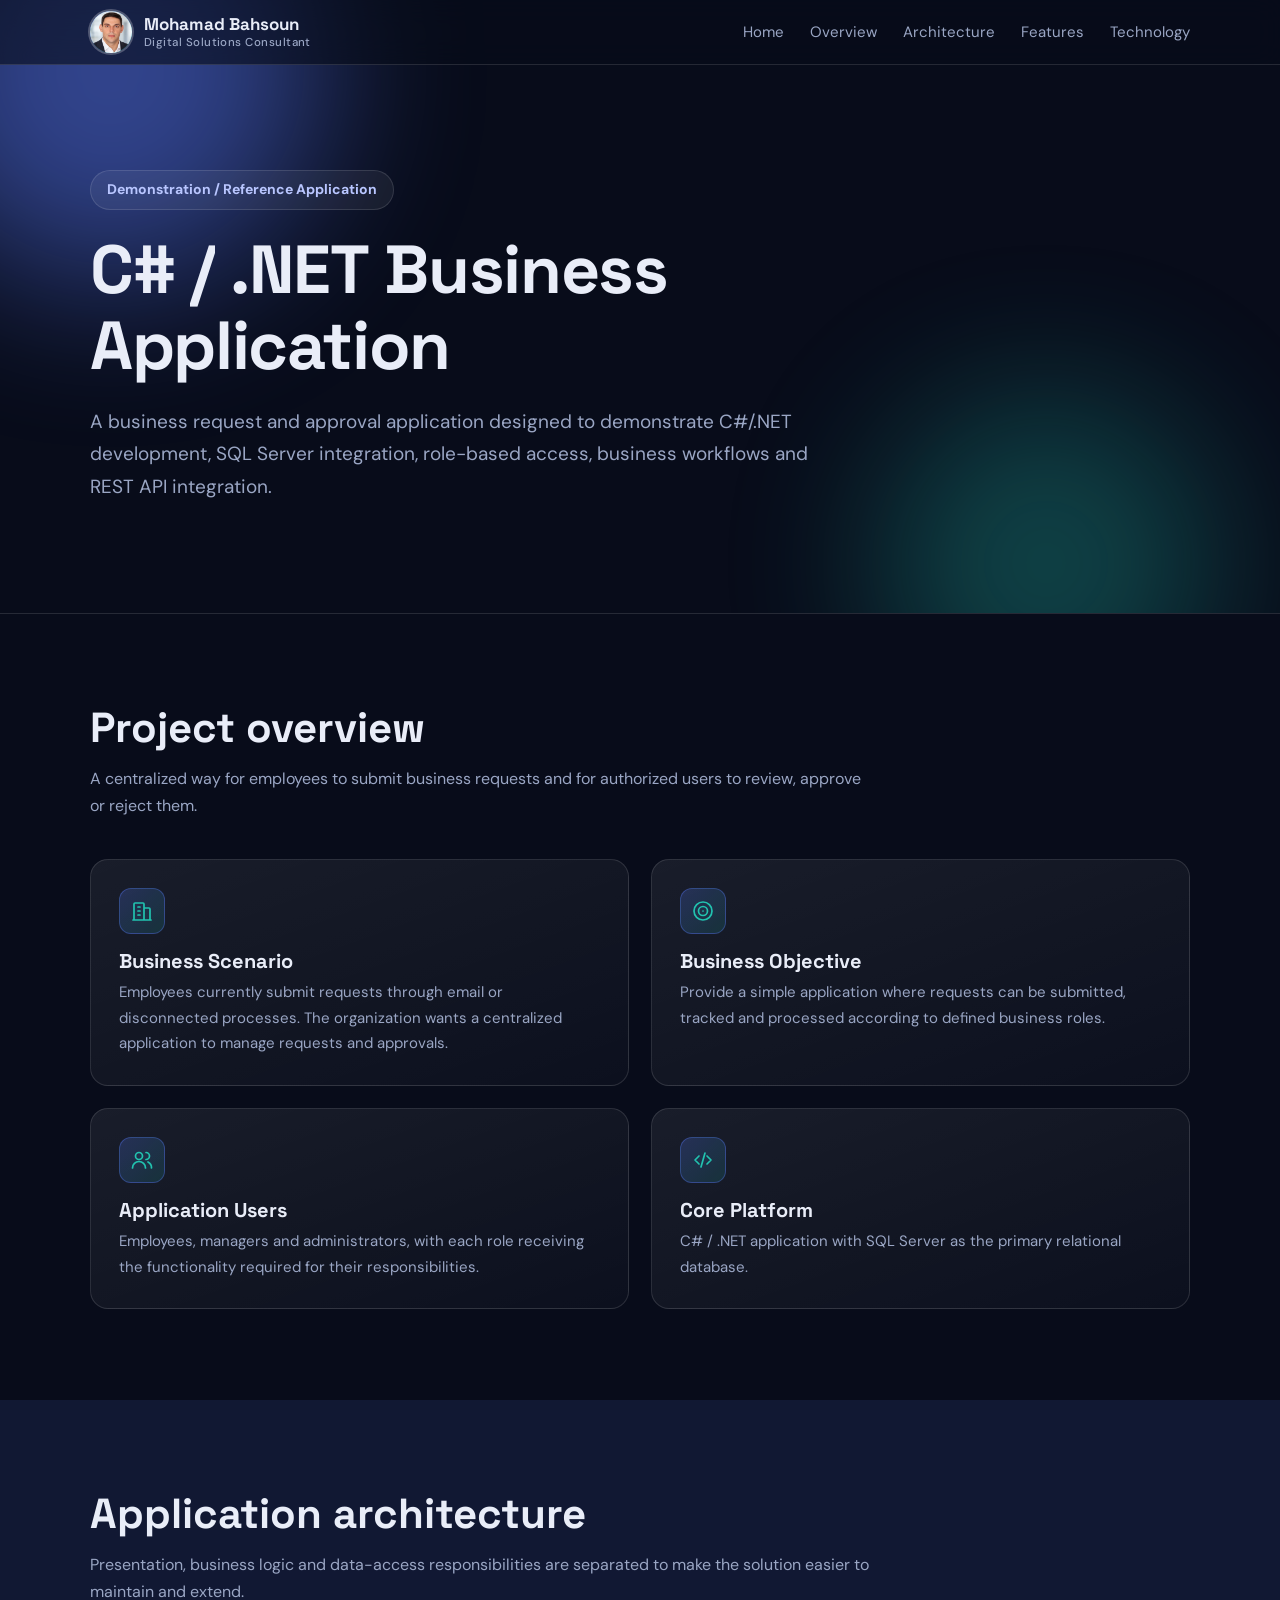
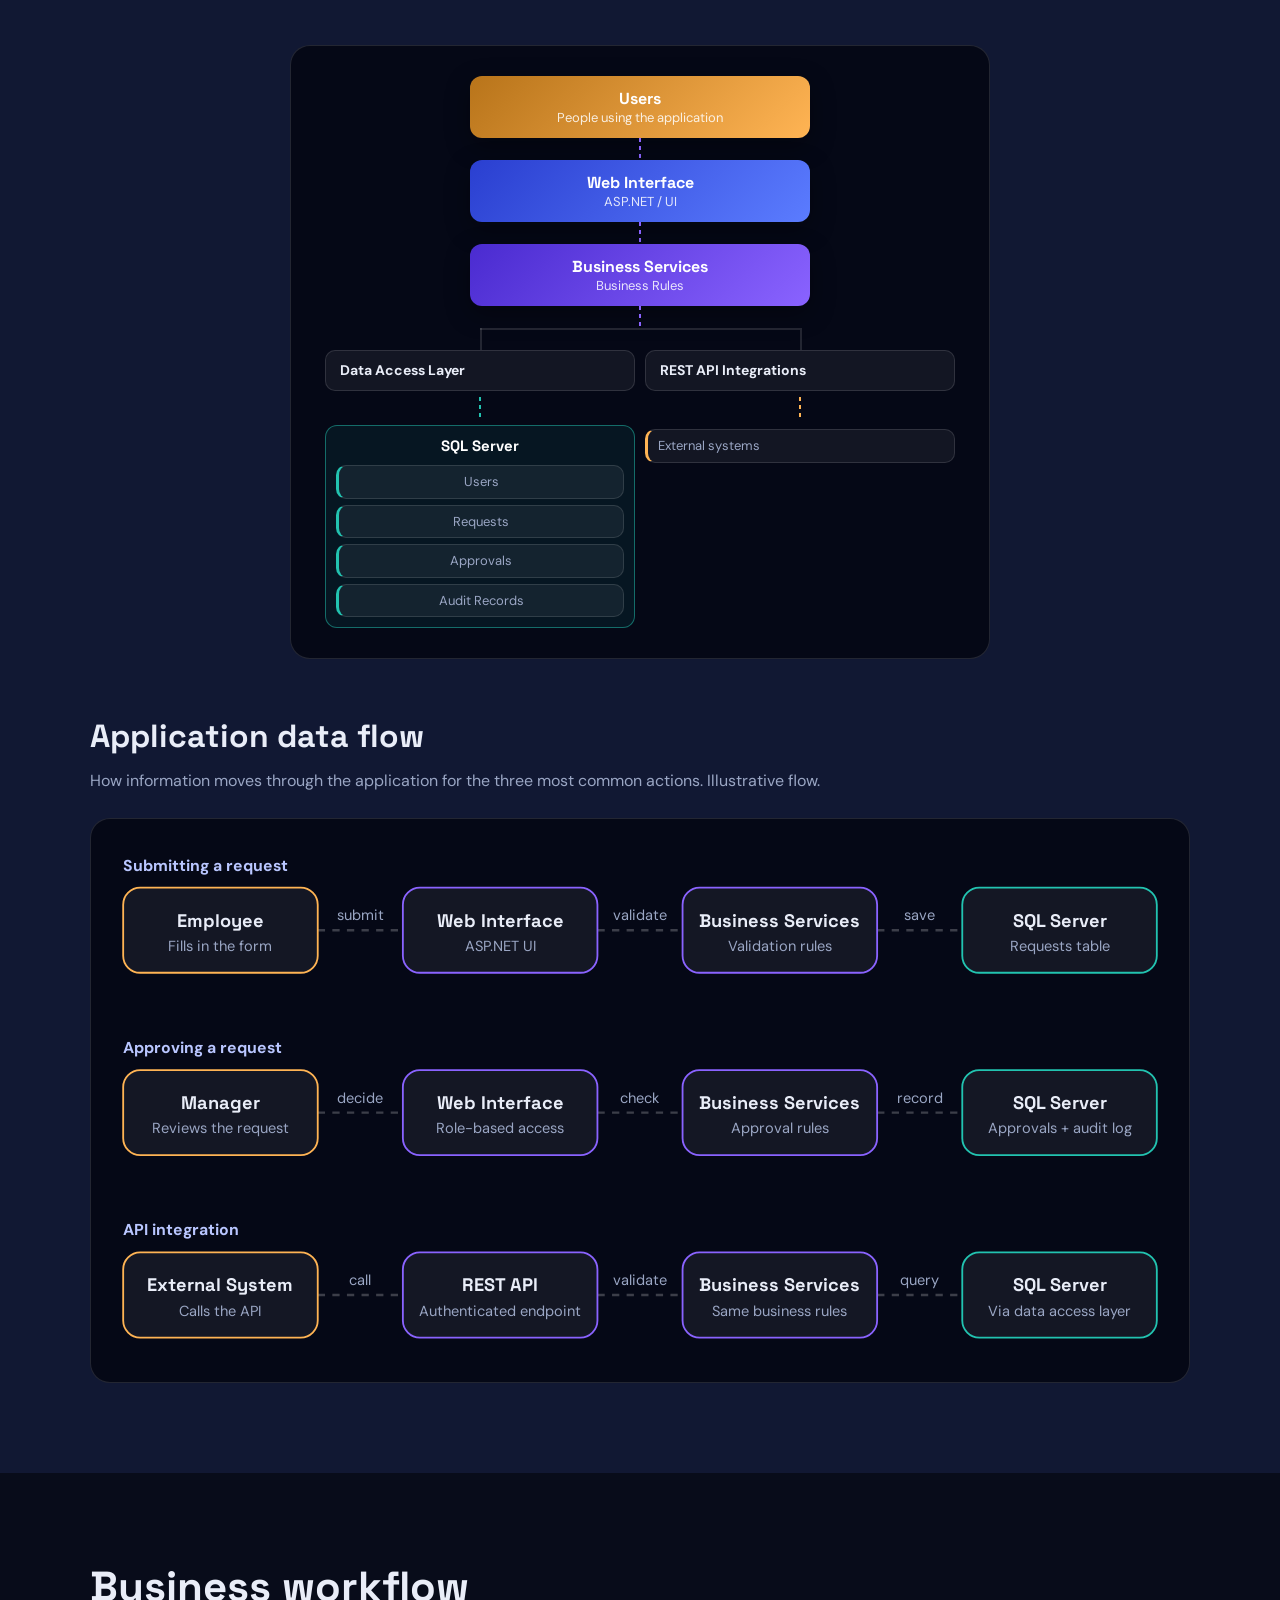
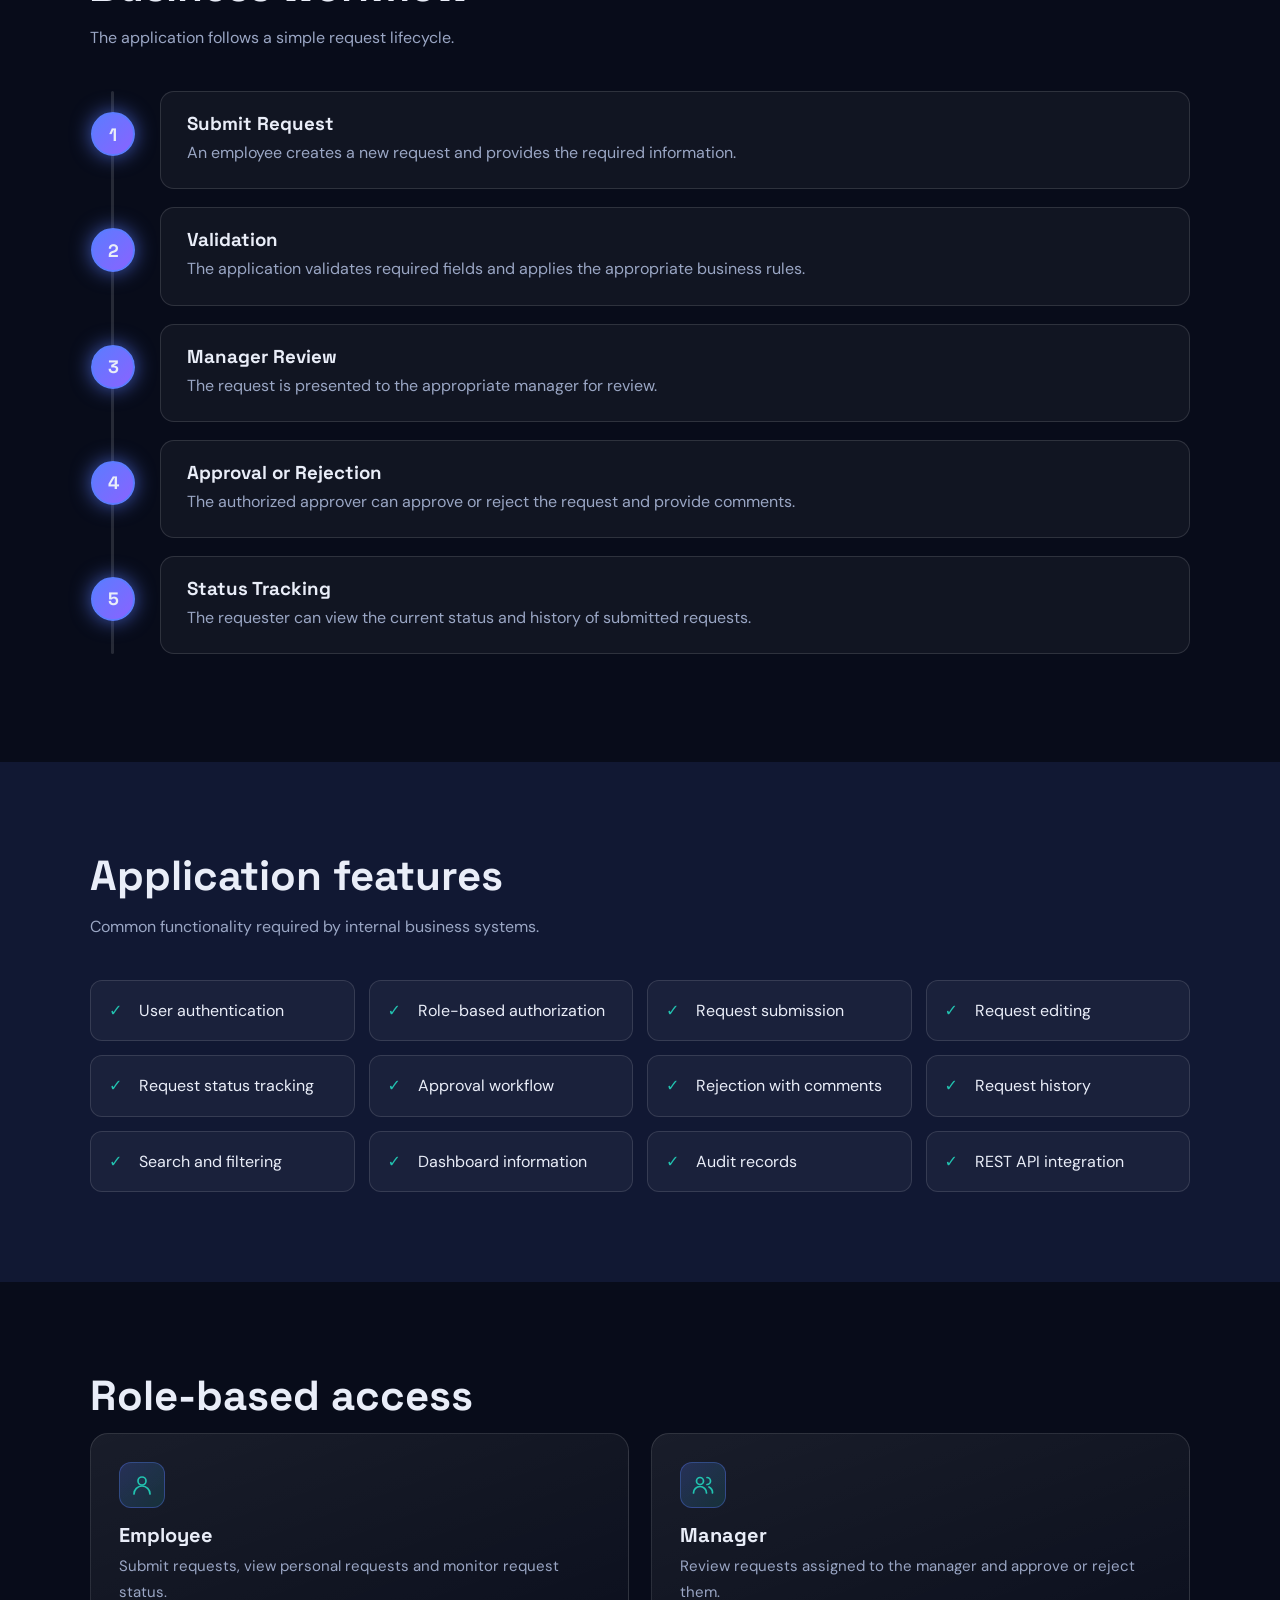
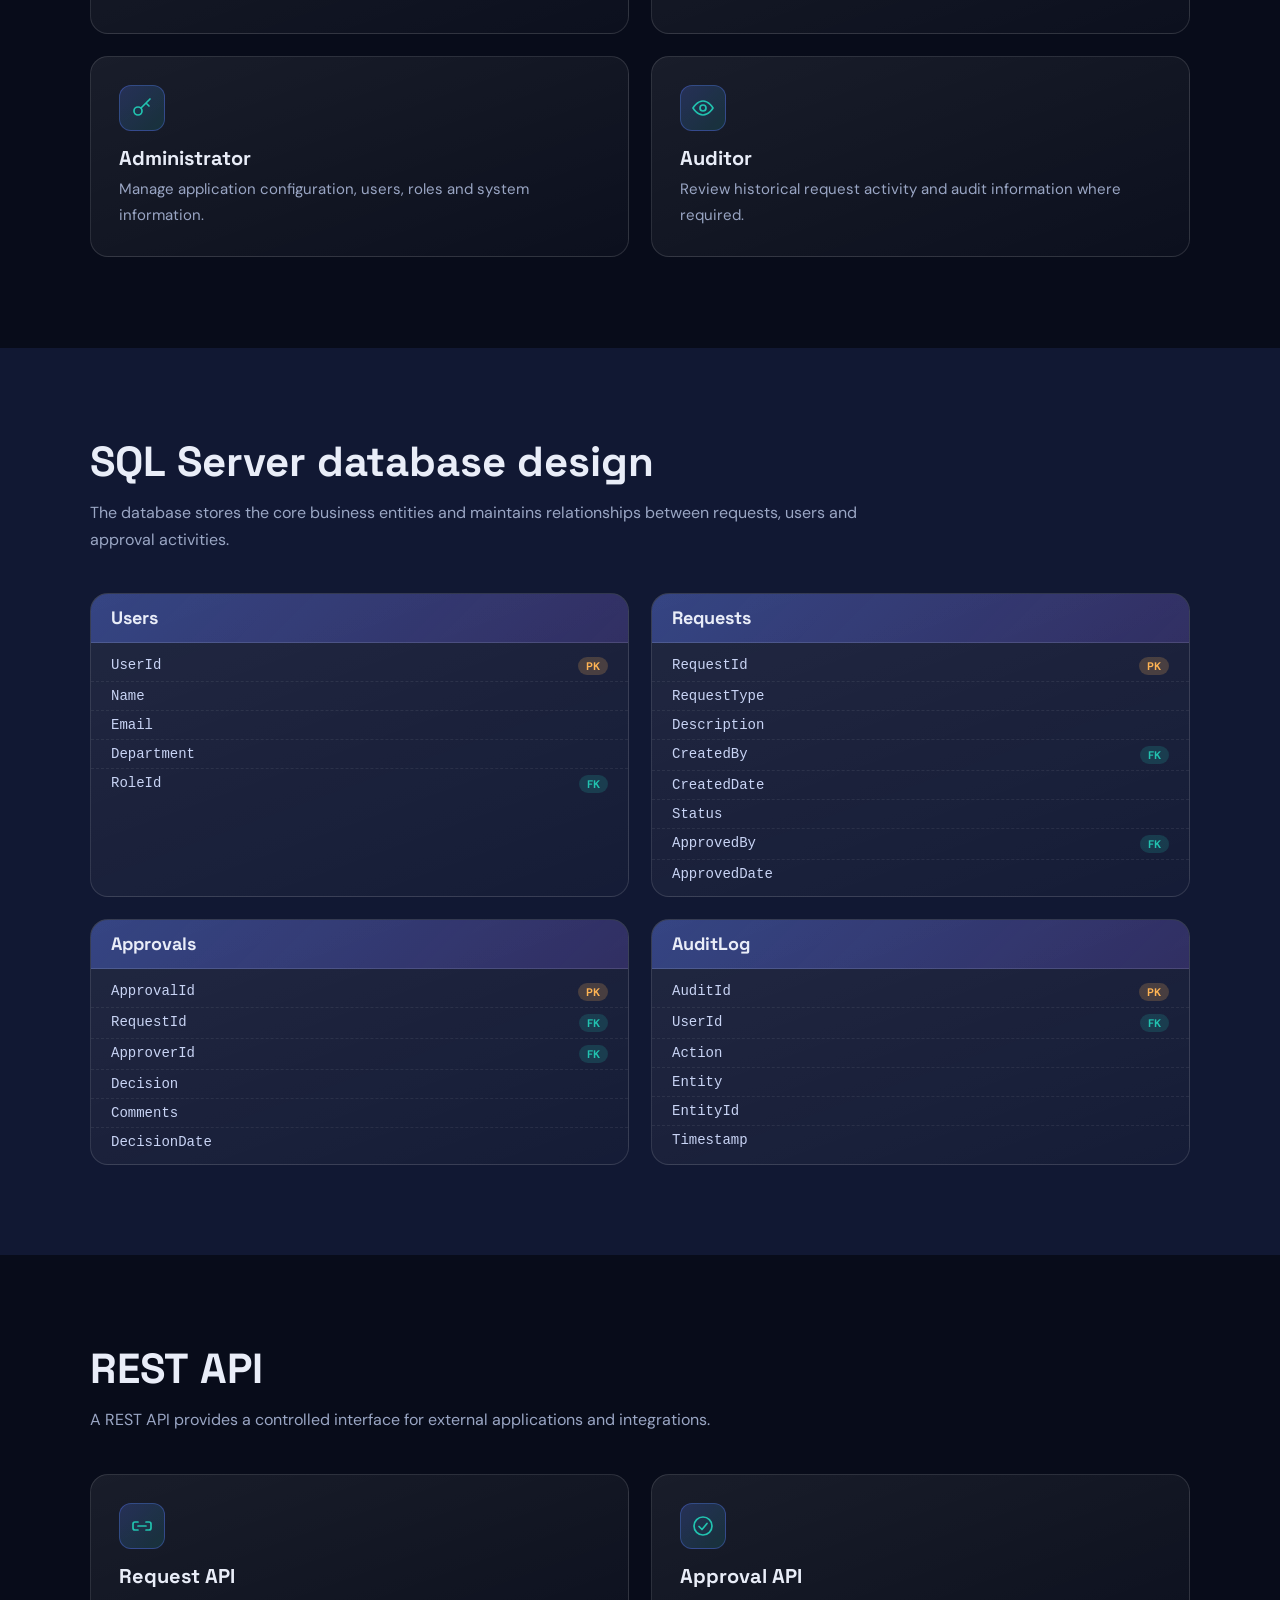
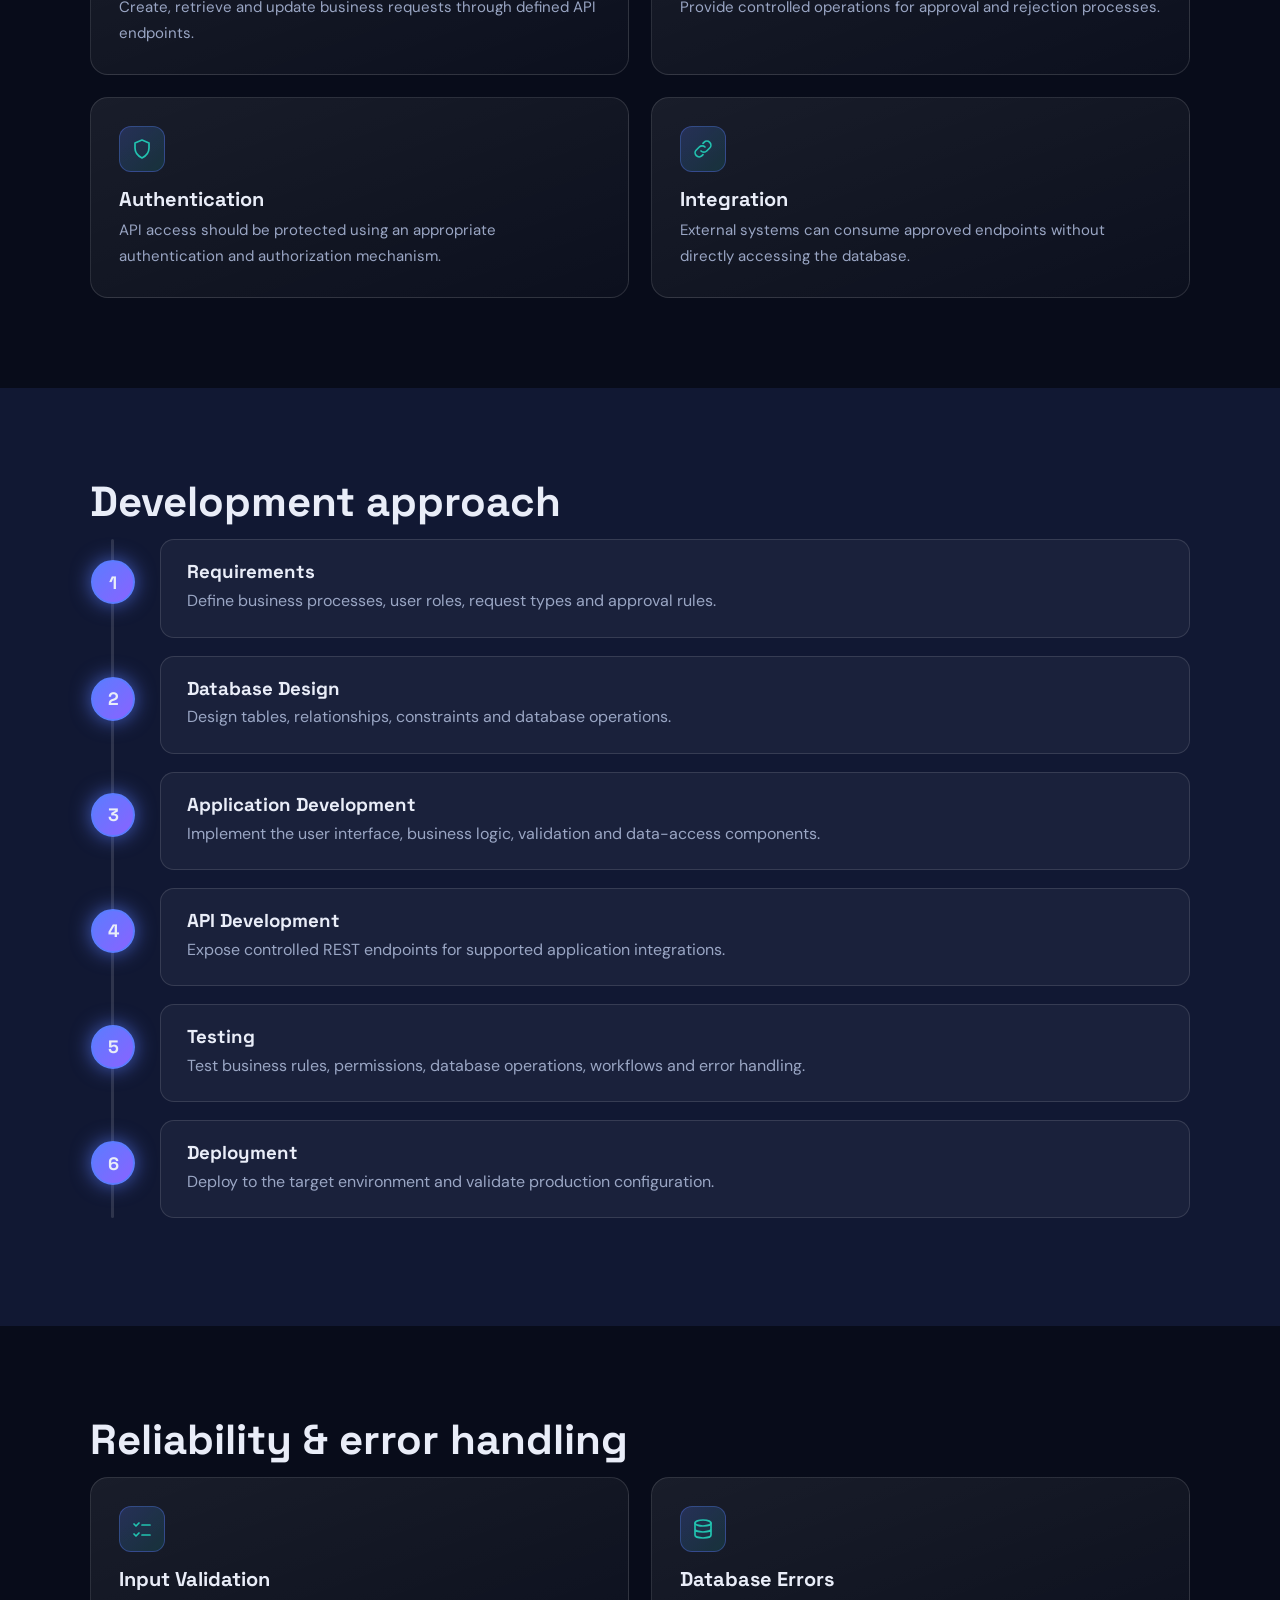
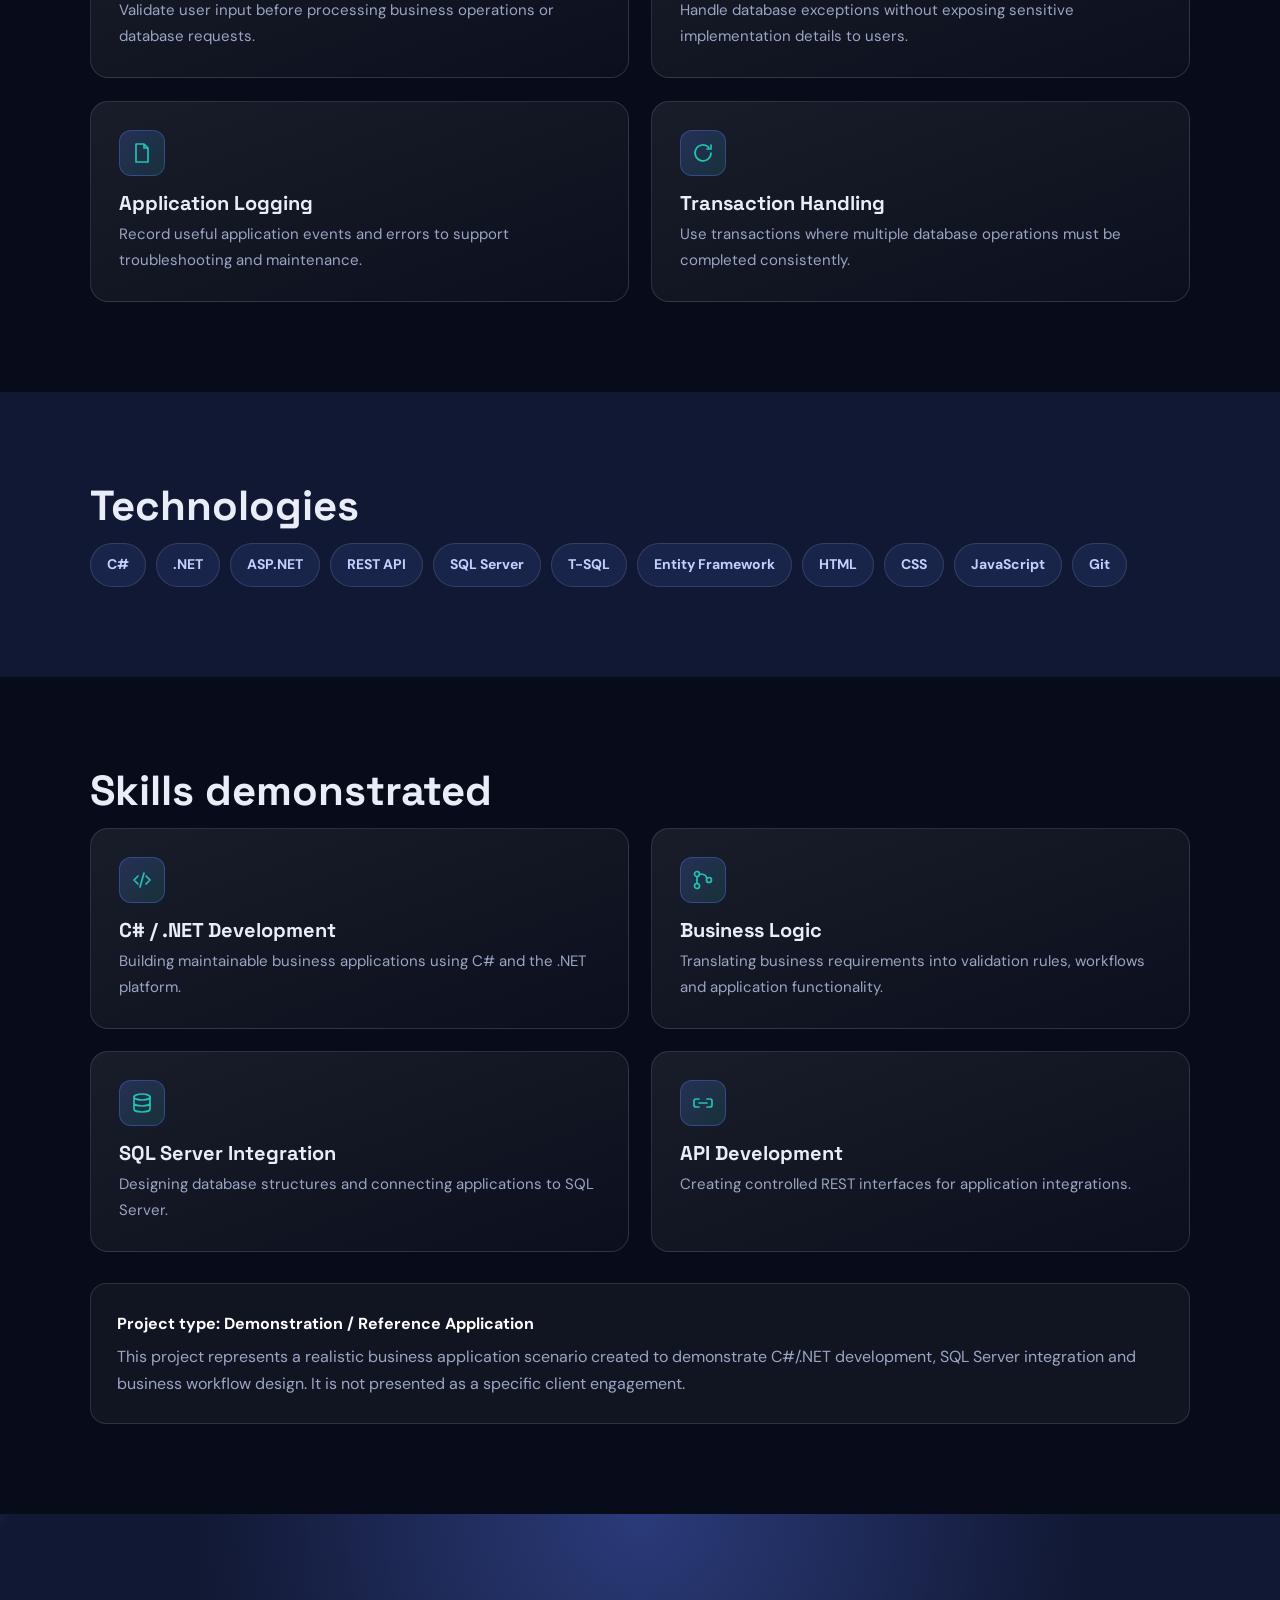
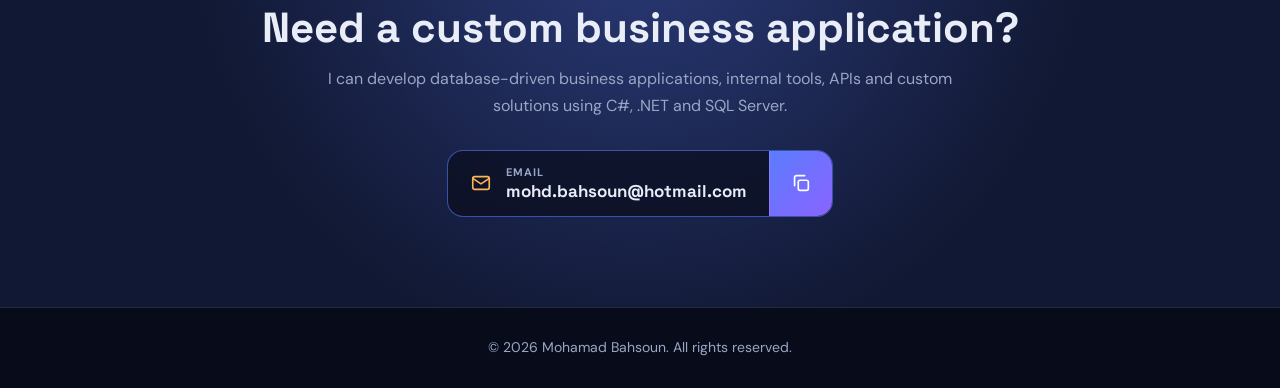
==== commit 3b9a6e8f: "Add files via upload" ====
--- a/projects/dotnet-business-application.html
+++ b/projects/dotnet-business-application.html
@@ -7,137 +7,7 @@
 <meta name="description" content="C# and .NET business application portfolio project demonstrating business workflows, SQL Server integration, role-based access and REST APIs.">
 <link rel="preconnect" href="https://fonts.googleapis.com"><link rel="preconnect" href="https://fonts.gstatic.com" crossorigin>
 <link href="https://fonts.googleapis.com/css2?family=Space+Grotesk:wght@500;700&family=DM+Sans:wght@400;500;700&display=swap" rel="stylesheet">
-<style>
-:root{--bg:#080c1a;--panel:#111833;--line:rgba(255,255,255,.12);--text:#e9edf8;--mute:#9aa6c4;--blue:#5b7cff;--teal:#22c3b0;--amber:#ffb454;--head:'Space Grotesk',system-ui,sans-serif;--body:'DM Sans',system-ui,sans-serif}
-*{box-sizing:border-box;margin:0;padding:0;-webkit-tap-highlight-color:transparent}
-html{scroll-behavior:smooth;scroll-padding-top:70px}
-body{font-family:var(--body);background:var(--bg);color:var(--text);line-height:1.7;overflow-x:hidden}
-a{color:inherit;text-decoration:none}
-:focus-visible{outline:2px solid var(--amber);outline-offset:3px}
-.wrap{width:90%;max-width:1100px;margin:auto}
-h1,h2,h3{font-family:var(--head);line-height:1.12}
-#bar{position:fixed;top:0;left:0;height:3px;width:100%;transform-origin:0 50%;transform:scaleX(0);background:linear-gradient(90deg,var(--blue),var(--teal),var(--amber));z-index:60}
-nav{position:fixed;top:0;left:0;right:0;z-index:50;backdrop-filter:blur(14px);background:rgba(8,12,26,.6);border-bottom:1px solid var(--line)}
-.nav{height:64px;display:flex;align-items:center;justify-content:space-between}
-.logo{display:flex;align-items:center;gap:12px}.logo b{display:block;font:700 17px/1.2 var(--head)}.logo small{display:block;font:500 11.5px var(--body);color:var(--mute);letter-spacing:.04em}
-.av{width:42px;height:42px;border-radius:50%;position:relative;overflow:hidden;flex:none;display:grid;place-items:center;font:700 14px var(--head);background:linear-gradient(135deg,var(--blue),var(--teal));box-shadow:0 0 0 2px rgba(255,255,255,.25)}
-.av img{position:absolute;inset:0;width:100%;height:100%;object-fit:cover;object-position:center 20%}.av.ok{font-size:0}
-.nav ul{display:flex;gap:26px;list-style:none}.nav ul a{color:var(--mute);font-size:15px;transition:color .2s}.nav ul a:hover{color:#fff}
-.hero{position:relative;overflow:hidden;padding:170px 0 110px;border-bottom:1px solid var(--line)}
-.orb{position:absolute;border-radius:50%;filter:blur(80px);pointer-events:none;will-change:transform}
-.o1{width:420px;height:420px;background:var(--blue);top:-140px;left:-100px;opacity:.5}.o2{width:340px;height:340px;background:var(--teal);right:5%;bottom:-120px;opacity:.3}
-.hero .wrap{position:relative}
-.badge{display:inline-block;margin-bottom:22px;padding:7px 16px;border-radius:99px;border:1px solid var(--line);background:rgba(255,255,255,.06);color:#b9c6ff;font-size:14px;font-weight:700}
-.hero h1{font-size:clamp(36px,5.6vw,68px);letter-spacing:-.02em;margin-bottom:22px;max-width:900px}
-.hero p{font-size:19px;color:var(--mute);max-width:760px}
-section{padding:90px 0}.alt{background:var(--panel)}
-h2{font-size:clamp(28px,4vw,42px);margin-bottom:14px}
-.intro{color:var(--mute);max-width:780px;margin-bottom:40px}
-.grid{display:grid;gap:22px;grid-template-columns:repeat(2,1fr)}.g3{grid-template-columns:repeat(3,1fr)}
-.card{padding:28px;border:1px solid var(--line);border-radius:18px;background:linear-gradient(160deg,rgba(255,255,255,.07),rgba(255,255,255,.02));position:relative;overflow:hidden;
-transform:perspective(900px) rotateX(var(--rx,0deg)) rotateY(var(--ry,0deg));transform-style:preserve-3d;transition:transform .15s ease-out,border-color .2s}
-.card::after{content:"";position:absolute;inset:0;pointer-events:none;opacity:0;transition:opacity .2s;background:radial-gradient(circle at var(--gx,50%) var(--gy,0%),rgba(255,255,255,.15),transparent 55%)}
-.card:hover{border-color:rgba(91,124,255,.6)}.card:hover::after{opacity:1}
-.card h3{font-size:20px;margin-bottom:8px;transform:translateZ(26px)}.card p,.card li{color:var(--mute);font-size:15px}
-.card ul{list-style:none}.card li{padding:5px 0 5px 26px;position:relative}.card li::before{content:"✓";position:absolute;left:0;color:var(--teal);font-weight:700}
-.chips{display:grid;grid-template-columns:repeat(auto-fill,minmax(250px,1fr));gap:14px;list-style:none}
-.chips li{padding:16px 18px 16px 48px;border:1px solid var(--line);border-radius:12px;background:rgba(255,255,255,.04);position:relative;transition:transform .2s,border-color .2s}
-.chips li:hover{transform:translateY(-4px);border-color:var(--teal)}
-.chips li::before{content:"✓";position:absolute;left:18px;color:var(--teal);font-weight:700}
-.note{padding:26px;border-radius:16px;border:1px solid rgba(91,124,255,.45);background:rgba(91,124,255,.1);color:#cdd7ff}.note strong{display:block;margin-bottom:6px;color:#fff}
-.archX{display:grid;grid-template-columns:1fr auto 1fr auto 1fr;gap:16px;align-items:stretch;padding:28px;border-radius:20px;border:1px solid var(--line);background:#050816}
-.col{min-width:0;padding:20px 14px 22px;border-radius:16px;border:1px solid var(--line);background:rgba(255,255,255,.03);text-align:center}
-.tag{display:inline-block;margin-bottom:18px;padding:5px 14px;border-radius:99px;font-size:12px;font-weight:700;letter-spacing:.08em;text-transform:uppercase;color:#fff;background:linear-gradient(135deg,var(--c1),var(--c2))}
-.tree,.pipe{display:flex;flex-direction:column;align-items:center}
-.node{padding:10px 14px;border:1px solid var(--line);border-radius:10px;background:rgba(255,255,255,.06);font-size:14px;line-height:1.35}
-.node.root{border:0;font:700 15px var(--head);color:#fff;background:linear-gradient(135deg,var(--c1),var(--c2));box-shadow:0 8px 24px rgba(0,0,0,.35)}
-.node.sm{font-size:13px;padding:7px 10px;color:var(--mute);width:100%;border-left:3px solid var(--c2)}
-.vline{width:2px;height:22px;background:var(--line)}
-.vline.f{background:linear-gradient(var(--c2) 50%,transparent 50%);background-size:2px 8px;animation:flow .7s linear infinite}
-@keyframes flow{to{background-position:0 8px}}
-.branches{display:flex;width:100%;justify-content:center}
-.branch{position:relative;flex:1;min-width:0;display:flex;flex-direction:column;align-items:center;gap:6px;padding:22px 5px 0}
-.branch::before{content:"";position:absolute;top:0;left:50%;width:2px;height:22px;background:var(--line)}
-.branch::after{content:"";position:absolute;top:0;left:0;right:0;height:2px;background:var(--line)}
-.branch:first-child::after{left:50%}.branch:last-child::after{right:50%}
-.branch>.node:first-child{font-weight:700;width:100%}
-.kids{display:flex;flex-direction:column;gap:6px;width:100%;padding-top:4px;position:relative}
-.pipe .node{width:100%;font-weight:700;border-left:3px solid var(--c2)}
-.arrow{align-self:center;font-size:30px;color:var(--teal);animation:nudge 1.4s ease-in-out infinite}
-@keyframes nudge{50%{translate:6px 0}}
-@keyframes nudgey{50%{translate:0 6px}}
-.steps{position:relative;padding-left:70px}
-.steps::before,.fill{content:"";position:absolute;left:21px;top:0;width:3px;border-radius:3px}
-.steps::before{bottom:0;background:var(--line)}
-.fill{height:var(--h,0%);background:linear-gradient(var(--blue),var(--teal));box-shadow:0 0 14px var(--blue)}
-.step{position:relative;padding:22px 26px;margin-bottom:18px;border:1px solid var(--line);border-radius:14px;background:rgba(255,255,255,.04)}
-.step b{position:absolute;left:-70px;top:20px;width:44px;height:44px;border-radius:50%;display:grid;place-items:center;font:700 18px var(--head);background:var(--bg);border:2px solid var(--blue);transition:background .4s,box-shadow .4s}
-.step.in b{background:linear-gradient(135deg,var(--blue),#8a63ff);box-shadow:0 0 20px rgba(91,124,255,.7)}
-.step h3{margin-bottom:4px}.step p{color:var(--mute)}
-.tech{display:flex;flex-wrap:wrap;gap:10px}.tech span{padding:9px 16px;border-radius:99px;border:1px solid var(--line);font-size:14px;font-weight:700;background:rgba(91,124,255,.12);color:#c3cfff}
-.disc{padding:26px;border-radius:16px;border:1px solid var(--line);background:rgba(255,255,255,.04);color:var(--mute)}.disc strong{display:block;color:#fff;margin-bottom:6px}
-.cta{text-align:center;background:radial-gradient(circle at 50% 0%,rgba(91,124,255,.35),transparent 60%),var(--panel)}
-.cta p{color:var(--mute);max-width:640px;margin:0 auto 30px}
-.btn{display:inline-block;padding:14px 28px;border-radius:99px;font-weight:700;background:linear-gradient(135deg,var(--blue),#8a63ff);box-shadow:0 10px 30px rgba(91,124,255,.4);transition:transform .2s}.btn:hover{transform:translateY(-3px)}
-footer{padding:28px 0;text-align:center;color:var(--mute);font-size:14px;border-top:1px solid var(--line)}
-@keyframes up{from{transform:translateY(110%)}to{transform:none}}
-.w{display:inline-block;overflow:hidden;vertical-align:top;padding-bottom:.14em;margin-bottom:-.14em}
-.w i{display:inline-block;font-style:normal;animation:up .8s cubic-bezier(.2,.8,.2,1) both;animation-delay:calc(var(--d,0s) + var(--k)*.06s);animation-play-state:paused}
-h1{--d:.2s}h1 .w i,.in .w i{animation-play-state:running}
-.rv{opacity:0;translate:0 36px;transition:opacity .7s,translate .7s}.rv.in{opacity:1;translate:0 0}
-.cta{position:relative;overflow:hidden}
-.cta::before{content:"";position:absolute;top:0;left:-40%;width:40%;height:2px;background:linear-gradient(90deg,transparent,var(--amber),var(--blue),transparent);box-shadow:0 0 14px var(--blue);animation:sweep 4.5s ease-in-out infinite}
-@keyframes sweep{0%{left:-40%}100%{left:100%}}
-.contact{display:flex;justify-content:center;align-items:stretch;gap:14px;flex-wrap:wrap}
-.mail{display:flex;align-items:stretch;max-width:100%;border:1px solid rgba(91,124,255,.6);border-radius:16px;background:rgba(8,12,26,.65);overflow:hidden;text-align:left}
-.mail a{display:flex;align-items:center;gap:14px;padding:14px 22px;min-width:0}
-.mail a:hover{background:rgba(91,124,255,.14)}
-.mail svg{width:22px;height:22px;flex:none}.mail a svg{color:var(--amber)}
-.mail small{display:block;font:700 11px var(--body);letter-spacing:.1em;text-transform:uppercase;color:var(--mute);line-height:1.4}
-.mail span{display:block;font:700 17px var(--head);word-break:break-all}
-.mail button{display:flex;align-items:center;gap:8px;padding:0 20px;border:0;border-left:1px solid var(--line);background:linear-gradient(135deg,var(--blue),#8a63ff);color:#fff;font:700 14px var(--body);cursor:pointer}
-.mail button .ck{display:none}.mail button.done .ck{display:block}.mail button.done .cp{display:none}
-.mail button:hover{filter:brightness(1.15)}.mail button.done{background:var(--teal);color:#06231f}
-.li{display:flex;align-items:center;justify-content:center;padding:0 22px;border-radius:16px;background:#0a66c2;color:#fff;border:1px solid rgba(255,255,255,.2)}
-.li svg{display:block;width:24px;height:24px;transform-origin:center bottom;will-change:transform;animation:bounce 2.4s ease-in-out infinite}
-.li:hover{background:#0b5cad}.li:hover svg{animation-play-state:paused}
-@keyframes bounce{0%,50%,100%{transform:translateY(0)}20%{transform:translateY(-9px)}35%{transform:translateY(0)}42%{transform:translateY(-4px)}}
-[hidden]{display:none!important}
-@media(max-width:560px){.mail{flex-direction:column;width:100%}.mail button{border-left:0;border-top:1px solid var(--line);padding:14px;justify-content:center}.li{width:100%;padding:14px}}
-.ic{width:46px;height:46px;margin-bottom:16px;border-radius:12px;display:grid;place-items:center;color:var(--teal);background:linear-gradient(135deg,rgba(91,124,255,.22),rgba(34,195,176,.14));border:1px solid rgba(91,124,255,.35);transform:translateZ(36px);transition:color .2s,background .2s}
-.ic svg{width:24px;height:24px;fill:none;stroke:currentColor;stroke-width:1.7;stroke-linecap:round;stroke-linejoin:round}
-.card:hover .ic{color:#fff;background:linear-gradient(135deg,var(--blue),#8a63ff)}
-.mf2{border:1px solid var(--line);border-radius:20px;background:#050816;padding:20px;overflow-x:auto}
-.mf2 svg{display:block;width:100%;min-width:760px;height:auto}
-.mf2 .n{fill:rgba(255,255,255,.06);stroke-width:1.5}
-.mf2 .a{stroke:#ffb454}.mf2 .s{stroke:#8a63ff}.mf2 .t{stroke:#22c3b0}
-.mf2 .ln{stroke:rgba(255,255,255,.22);stroke-width:2;stroke-dasharray:6 6}
-.mf2 text{fill:#e9edf8;font:700 15px var(--head);text-anchor:middle}
-.mf2 .sub{font:400 12px var(--body);fill:#9aa6c4}
-.mf2 .ttl{font:700 13px var(--body);fill:#b9c6ff;text-anchor:start}
-.mf2 .dot{opacity:0;animation:mv70 6s linear infinite}
-.mf2 .a1,.mf2 .a2,.mf2 .a3{fill:#5b7cff}.mf2 .b1,.mf2 .b2,.mf2 .b3{fill:#22c3b0}.mf2 .c1,.mf2 .c2,.mf2 .c3{fill:#ffb454}
-.mf2 .a2{animation-delay:2s}.mf2 .a3{animation-delay:4s}.mf2 .b1{animation-delay:1s}.mf2 .b2{animation-delay:3s}.mf2 .b3{animation-delay:5s}.mf2 .c1{animation-delay:.5s}.mf2 .c2{animation-delay:2.5s}.mf2 .c3{animation-delay:4.5s}
-@keyframes mv70{0%{transform:translateX(0);opacity:0}4%{opacity:1}30%{opacity:1}33%{transform:translateX(70px);opacity:0}33.1%,100%{transform:translateX(0);opacity:0}}
-@media(prefers-reduced-motion:reduce){.mf2 .dot{display:none}}
-@media(max-width:900px){.arch{grid-template-columns:1fr}.arrow{rotate:90deg;animation:nudgey 1.4s ease-in-out infinite}}
-@media(max-width:800px){.nav ul{gap:14px}.nav ul a{font-size:13px}.logo b{font-size:15px}.av{width:36px;height:36px}.grid,.g3{grid-template-columns:1fr}.hero{padding:130px 0 80px}section{padding:60px 0}.steps{padding-left:58px}.step b{left:-58px;width:38px;height:38px}.steps::before,.fill{left:18px}}
-@media(max-width:600px){.logo{white-space:nowrap}.logo small{display:none}.nav ul li:nth-child(n+3){display:none}}
-@media(prefers-reduced-motion:reduce){.li svg{animation:none}.cta::before{animation:none;display:none}.vline.f,.arrow{animation:none!important}*{transition:none!important;scroll-behavior:auto!important}.w i{animation:none!important}.rv{opacity:1;translate:0 0}}
-
-.flow{max-width:700px;margin:auto;display:flex;flex-direction:column;align-items:center;padding:30px 20px;border-radius:20px;border:1px solid var(--line);background:#050816}
-.tier{width:min(100%,340px);padding:12px 16px;border-radius:12px;color:#fff;font:700 16px var(--head);text-align:center;background:linear-gradient(135deg,var(--c1),var(--c2));box-shadow:0 8px 24px rgba(0,0,0,.35)}
-.tier small{display:block;font:400 13px var(--body);opacity:.85}
-.flow .branches{max-width:640px}
-.db{width:100%;border-radius:12px;border:1px solid rgba(34,195,176,.5);background:rgba(34,195,176,.08);padding:10px;text-align:center}
-.db b{display:block;font:700 15px var(--head);margin-bottom:6px;color:#fff}
-.tbl{padding:0;overflow:hidden}
-.tbl h3{margin:0;padding:14px 20px;font-size:18px;transform:none;background:linear-gradient(135deg,rgba(91,124,255,.35),rgba(138,99,255,.2));border-bottom:1px solid var(--line)}
-.tbl ul{padding:8px 0}.tbl li{display:flex;justify-content:space-between;padding:6px 20px;font:14px Consolas,monospace;color:#c9d4f5;border-bottom:1px dashed rgba(255,255,255,.07)}
-.tbl li::before{content:none}.tbl li:last-child{border:0}
-.k{font:700 11px var(--body);padding:2px 8px;border-radius:99px;align-self:center}
-.pk{background:rgba(255,180,84,.2);color:var(--amber)}.fk{background:rgba(34,195,176,.18);color:var(--teal)}
-</style>
+<link rel="stylesheet" href="../assets/css/project.min.css">
 </head>
 <body>
 <div id="bar"></div>
@@ -197,58 +67,10 @@
 <p>I can develop database-driven business applications, internal tools, APIs and custom solutions using C#, .NET and SQL Server.</p>
 <div class="contact"><div class="mail"><a href="mailto:mohd.bahsoun@hotmail.com?subject=Custom%20Business%20Application"><svg viewBox="0 0 24 24" fill="none" stroke="currentColor" stroke-width="1.8" stroke-linecap="round" stroke-linejoin="round" aria-hidden="true"><rect x="3" y="5" width="18" height="14" rx="2"/><path d="m3 7 9 6 9-6"/></svg><div><small>Email</small><span>mohd.bahsoun@hotmail.com</span></div></a><button id="cp" type="button" aria-label="Copy email address" title="Copy email"><svg class="cp" viewBox="0 0 24 24" fill="none" stroke="currentColor" stroke-width="1.8" stroke-linecap="round" stroke-linejoin="round" aria-hidden="true"><rect x="9" y="9" width="11" height="11" rx="2"/><path d="M5 15V6a2 2 0 0 1 2-2h9"/></svg><svg class="ck" viewBox="0 0 24 24" fill="none" stroke="currentColor" stroke-width="2.4" stroke-linecap="round" stroke-linejoin="round" aria-hidden="true"><path d="m5 12.5 4.5 4.5L19 7"/></svg></button></div><a id="li" class="li" href="#" target="_blank" rel="noopener" aria-label="LinkedIn profile" title="LinkedIn" hidden><svg viewBox="0 0 24 24" fill="currentColor" aria-hidden="true"><path d="M20.45 20.45h-3.56v-5.57c0-1.33-.03-3.04-1.85-3.04-1.86 0-2.14 1.45-2.14 2.94v5.67H9.35V9h3.41v1.56h.05c.48-.9 1.64-1.85 3.37-1.85 3.6 0 4.27 2.37 4.27 5.46v6.28zM5.34 7.43a2.06 2.06 0 1 1 0-4.12 2.06 2.06 0 0 1 0 4.12zM7.12 20.45H3.56V9h3.56v11.45z"/></svg></a></div>
 </div></section>
-<footer>© 2026 Mohamad Bahsoun</footer>
+<footer>© 2026 Mohamad Bahsoun. All rights reserved.</footer>
 <script>
-const $=s=>document.querySelector(s),$$=s=>[...document.querySelectorAll(s)];
-const J=(el,k)=>JSON.parse(el.dataset[k]);
-const IC={
-building:'<path d="M4 21V5a1 1 0 0 1 1-1h8a1 1 0 0 1 1 1v16M14 9h5a1 1 0 0 1 1 1v11M3 21h18M8 8h2M8 12h2M8 16h2"/>',
-goal:'<circle cx="12" cy="12" r="9"/><circle cx="12" cy="12" r="4.5"/><path d="M12 12h.01"/>',
-users:'<circle cx="9" cy="8" r="3.5"/><path d="M2.5 20a6.5 6.5 0 0 1 13 0M16 4.5a3.5 3.5 0 0 1 0 7M18 14a6.5 6.5 0 0 1 3.5 6"/>',
-user:'<circle cx="12" cy="8" r="4"/><path d="M4 21a8 8 0 0 1 16 0"/>',
-code:'<path d="m8 8-4 4 4 4M16 8l4 4-4 4M14 5l-4 14"/>',
-key:'<circle cx="8" cy="15" r="4"/><path d="m11 12 9-9M16 7l3 3"/>',
-eye:'<path d="M2 12s4-7 10-7 10 7 10 7-4 7-10 7S2 12 2 12z"/><circle cx="12" cy="12" r="3"/>',
-api:'<path d="M8 8H5a2 2 0 0 0-2 2v4a2 2 0 0 0 2 2h3M16 8h3a2 2 0 0 1 2 2v4a2 2 0 0 1-2 2h-3M8 12h8"/>',
-done:'<circle cx="12" cy="12" r="9"/><path d="m8 12.5 3 3 5-6"/>',
-shield:'<path d="M12 3 5 6v5c0 4.5 3 8 7 10 4-2 7-5.5 7-10V6z"/>',
-link:'<path d="M10 14a4 4 0 0 0 5.7 0l3-3a4 4 0 0 0-5.7-5.7l-1 1M14 10a4 4 0 0 0-5.7 0l-3 3a4 4 0 0 0 5.7 5.7l1-1"/>',
-check:'<path d="m4 7 2 2 3-3M4 17l2 2 3-3M12 8h8M12 18h8"/>',
-db:'<ellipse cx="12" cy="6" rx="8" ry="3"/><path d="M4 6v6c0 1.7 3.6 3 8 3s8-1.3 8-3V6M4 12v6c0 1.7 3.6 3 8 3s8-1.3 8-3v-6"/>',
-file:'<path d="M6 3h8l4 4v14H6zM14 3v4h4"/>',
-backup:'<path d="M20 12a8 8 0 1 1-2.3-5.7M20 4v4h-4"/>',
-flow:'<circle cx="6" cy="6" r="2.5"/><circle cx="6" cy="18" r="2.5"/><circle cx="18" cy="12" r="2.5"/><path d="M6 8.5v7M8.5 6c5 0 7 2 7 4"/>',
-clipboard:'<rect x="6" y="4" width="12" height="17" rx="2"/><path d="M9 4h6v3H9zM9 12h6M9 16h4"/>',
-tool:'<path d="M14.7 6.3a4 4 0 0 0-5.4 5.4L3 18l3 3 6.3-6.3a4 4 0 0 0 5.4-5.4l-2.5 2.5-2.3-.5-.5-2.3z"/>',
-layers:'<path d="m12 3 9 5-9 5-9-5 9-5zM3 13l9 5 9-5"/>',
-globe:'<circle cx="12" cy="12" r="9"/><path d="M3 12h18M12 3c3 3.2 3 14.8 0 18M12 3c-3 3.2-3 14.8 0 18"/>'};
-const ic=(g,i)=>g.dataset.icons?`<div class="ic" aria-hidden="true"><svg viewBox="0 0 24 24">${IC[J(g,'icons')[i]]}</svg></div>`:'';
 const LINKEDIN="";   // paste your LinkedIn profile URL here
-if(LINKEDIN){$('#li').href=LINKEDIN;$('#li').hidden=false}
-$('#cp').onclick=async function(){const m='mohd.bahsoun@hotmail.com';try{await navigator.clipboard.writeText(m)}catch(e){const t=document.createElement('textarea');t.value=m;document.body.appendChild(t);t.select();document.execCommand('copy');t.remove()}this.classList.add('done');setTimeout(()=>this.classList.remove('done'),2000)};
-$$('[data-cards]').forEach(g=>g.innerHTML=J(g,'cards').map((c,i)=>`<div class="card tilt rv">${ic(g,i)}<h3>${c[0]}</h3><p>${c[1]}</p></div>`).join(''));
-$$('[data-lists]').forEach(g=>g.innerHTML=J(g,'lists').map(c=>`<div class="card tilt rv"><h3>${c[0]}</h3><ul>${c[1].map(x=>`<li>${x}</li>`).join('')}</ul></div>`).join(''));
-$$('[data-chips]').forEach(g=>g.innerHTML=J(g,'chips').map(x=>`<li class="rv">${x}</li>`).join(''));
-$$('[data-tech]').forEach(g=>g.innerHTML=J(g,'tech').map(x=>`<span>${x}</span>`).join(''));
-$$('[data-tables]').forEach(g=>g.innerHTML=J(g,'tables').map(t=>`<div class="card tbl tilt rv"><h3>${t[0]}</h3><ul>${t[1].map(f=>`<li><span>${f[0]}</span>${f[1]?`<span class="k ${f[1].toLowerCase()}">${f[1]}</span>`:''}</li>`).join('')}</ul></div>`).join(''));
-$$('[data-steps]').forEach(g=>g.insertAdjacentHTML('beforeend',J(g,'steps').map((s,i)=>`<div class="step rv"><b>${i+1}</b><h3>${s[0]}</h3><p>${s[1]}</p></div>`).join('')));
-$$('h1,h2').forEach(h=>{h.innerHTML=h.textContent.trim().split(/\s+/).map((w,k)=>`<span class="w"><i style="--k:${k}">${w}</i></span>`).join(' ')});
-const io=new IntersectionObserver(e=>e.forEach(x=>{if(x.isIntersecting){x.target.classList.add('in');io.unobserve(x.target)}}),{threshold:.12});
-$$('.rv').forEach(el=>io.observe(el));
-if(!matchMedia('(prefers-reduced-motion:reduce)').matches){
- const bar=$('#bar'),orbs=$$('.orb'),stp=$$('.steps');
- const f=()=>{const y=scrollY,m=document.documentElement.scrollHeight-innerHeight;
-  bar.style.transform=`scaleX(${m>0?y/m:0})`;
-  orbs.forEach(o=>o.style.transform=`translate3d(0,${y*o.dataset.s}px,0)`);
-  stp.forEach(s=>{const r=s.getBoundingClientRect();s.style.setProperty('--h',Math.min(100,Math.max(0,(innerHeight*.6-r.top)/r.height*100))+'%')})};
- addEventListener('scroll',()=>requestAnimationFrame(f),{passive:true});f();
- if(matchMedia('(hover:hover) and (pointer:fine)').matches)addEventListener('mousemove',e=>{
-  const t=e.target.closest('.tilt');
-  $$('.tilt').forEach(el=>{if(el!==t){el.style.setProperty('--rx','0deg');el.style.setProperty('--ry','0deg')}});
-  if(!t)return;const r=t.getBoundingClientRect(),x=(e.clientX-r.left)/r.width,y=(e.clientY-r.top)/r.height;
-  t.style.setProperty('--ry',((x-.5)*12).toFixed(2)+'deg');t.style.setProperty('--rx',((.5-y)*12).toFixed(2)+'deg');
-  t.style.setProperty('--gx',x*100+'%');t.style.setProperty('--gy',y*100+'%')});
-}
 </script>
+<script src="../assets/js/project.min.js" defer></script>
 </body>
 </html>
--- a/assets/css/project.min.css
+++ b/assets/css/project.min.css
@@ -0,0 +1 @@
+:root{--bg:#080c1a;--panel:#111833;--line:rgba(255,255,255,.12);--text:#e9edf8;--mute:#9aa6c4;--blue:#5b7cff;--teal:#22c3b0;--amber:#ffb454;--head:'Space Grotesk',system-ui,sans-serif;--body:'DM Sans',system-ui,sans-serif}*{box-sizing:border-box;margin:0;padding:0;-webkit-tap-highlight-color:transparent}html{scroll-behavior:smooth;scroll-padding-top:70px}body{font-family:var(--body);background:var(--bg);color:var(--text);line-height:1.7;overflow-x:hidden}a{color:inherit;text-decoration:none}:focus-visible{outline:2px solid var(--amber);outline-offset:3px}.wrap{width:90%;max-width:1100px;margin:auto}h1,h2,h3{font-family:var(--head);line-height:1.12}#bar{position:fixed;top:0;left:0;height:3px;width:100%;transform-origin:0 50%;transform:scaleX(0);background:linear-gradient(90deg,var(--blue),var(--teal),var(--amber));z-index:60}nav{position:fixed;top:0;left:0;right:0;z-index:50;backdrop-filter:blur(14px);background:rgba(8,12,26,.6);border-bottom:1px solid var(--line)}.nav{height:64px;display:flex;align-items:center;justify-content:space-between}.logo{display:flex;align-items:center;gap:12px}.logo b{display:block;font:700 17px/1.2 var(--head)}.logo small{display:block;font:500 11.5px var(--body);color:var(--mute);letter-spacing:.04em}.av{width:42px;height:42px;border-radius:50%;position:relative;overflow:hidden;flex:none;display:grid;place-items:center;font:700 14px var(--head);background:linear-gradient(135deg,var(--blue),var(--teal));box-shadow:0 0 0 2px rgba(255,255,255,.25)}.av img{position:absolute;inset:0;width:100%;height:100%;object-fit:cover;object-position:center 20%}.av.ok{font-size:0}.nav ul{display:flex;gap:26px;list-style:none}.nav ul a{color:var(--mute);font-size:15px;transition:color .2s}.nav ul a:hover{color:#fff}.hero{position:relative;overflow:hidden;padding:170px 0 110px;border-bottom:1px solid var(--line)}.orb{position:absolute;border-radius:50%;filter:blur(80px);pointer-events:none;will-change:transform}.o1{width:420px;height:420px;background:var(--blue);top:-140px;left:-100px;opacity:.5}.o2{width:340px;height:340px;background:var(--teal);right:5%;bottom:-120px;opacity:.3}.hero .wrap{position:relative}.badge{display:inline-block;margin-bottom:22px;padding:7px 16px;border-radius:99px;border:1px solid var(--line);background:rgba(255,255,255,.06);color:#b9c6ff;font-size:14px;font-weight:700}.hero h1{font-size:clamp(36px,5.6vw,68px);letter-spacing:-.02em;margin-bottom:22px;max-width:900px}.hero p{font-size:19px;color:var(--mute);max-width:760px}section{padding:90px 0}.alt{background:var(--panel)}h2{font-size:clamp(28px,4vw,42px);margin-bottom:14px}.intro{color:var(--mute);max-width:780px;margin-bottom:40px}.grid{display:grid;gap:22px;grid-template-columns:repeat(2,1fr)}.g3{grid-template-columns:repeat(3,1fr)}.card{padding:28px;border:1px solid var(--line);border-radius:18px;background:linear-gradient(160deg,rgba(255,255,255,.07),rgba(255,255,255,.02));position:relative;overflow:hidden;transform:perspective(900px) rotateX(var(--rx,0deg)) rotateY(var(--ry,0deg));transform-style:preserve-3d;transition:transform .15s ease-out,border-color .2s}.card::after{content:"";position:absolute;inset:0;pointer-events:none;opacity:0;transition:opacity .2s;background:radial-gradient(circle at var(--gx,50%) var(--gy,0),rgba(255,255,255,.15),transparent 55%)}.card:hover{border-color:rgba(91,124,255,.6)}.card:hover::after{opacity:1}.card h3{font-size:20px;margin-bottom:8px;transform:translateZ(26px)}.card li,.card p{color:var(--mute);font-size:15px}.card ul{list-style:none}.card li{padding:5px 0 5px 26px;position:relative}.card li::before{content:"✓";position:absolute;left:0;color:var(--teal);font-weight:700}.chips{display:grid;grid-template-columns:repeat(auto-fill,minmax(250px,1fr));gap:14px;list-style:none}.chips li{padding:16px 18px 16px 48px;border:1px solid var(--line);border-radius:12px;background:rgba(255,255,255,.04);position:relative;transition:transform .2s,border-color .2s}.chips li:hover{transform:translateY(-4px);border-color:var(--teal)}.chips li::before{content:"✓";position:absolute;left:18px;color:var(--teal);font-weight:700}.note{padding:26px;border-radius:16px;border:1px solid rgba(91,124,255,.45);background:rgba(91,124,255,.1);color:#cdd7ff}.note strong{display:block;margin-bottom:6px;color:#fff}.archX{display:grid;grid-template-columns:1fr auto 1fr auto 1fr;gap:16px;align-items:stretch;padding:28px;border-radius:20px;border:1px solid var(--line);background:#050816}.col{min-width:0;padding:20px 14px 22px;border-radius:16px;border:1px solid var(--line);background:rgba(255,255,255,.03);text-align:center}.tag{display:inline-block;margin-bottom:18px;padding:5px 14px;border-radius:99px;font-size:12px;font-weight:700;letter-spacing:.08em;text-transform:uppercase;color:#fff;background:linear-gradient(135deg,var(--c1),var(--c2))}.pipe,.tree{display:flex;flex-direction:column;align-items:center}.node{padding:10px 14px;border:1px solid var(--line);border-radius:10px;background:rgba(255,255,255,.06);font-size:14px;line-height:1.35}.node.root{border:0;font:700 15px var(--head);color:#fff;background:linear-gradient(135deg,var(--c1),var(--c2));box-shadow:0 8px 24px rgba(0,0,0,.35)}.node.sm{font-size:13px;padding:7px 10px;color:var(--mute);width:100%;border-left:3px solid var(--c2)}.vline{width:2px;height:22px;background:var(--line)}.vline.f{background:linear-gradient(var(--c2) 50%,transparent 50%);background-size:2px 8px;animation:.7s linear infinite flow}@keyframes flow{to{background-position:0 8px}}.branches{display:flex;width:100%;justify-content:center}.branch{position:relative;flex:1;min-width:0;display:flex;flex-direction:column;align-items:center;gap:6px;padding:22px 5px 0}.branch::before{content:"";position:absolute;top:0;left:50%;width:2px;height:22px;background:var(--line)}.branch::after{content:"";position:absolute;top:0;left:0;right:0;height:2px;background:var(--line)}.branch:first-child::after{left:50%}.branch:last-child::after{right:50%}.branch>.node:first-child{font-weight:700;width:100%}.kids{display:flex;flex-direction:column;gap:6px;width:100%;padding-top:4px;position:relative}.pipe .node{width:100%;font-weight:700;border-left:3px solid var(--c2)}.arrow{align-self:center;font-size:30px;color:var(--teal);animation:1.4s ease-in-out infinite nudge}@keyframes nudge{50%{translate:6px 0}}@keyframes nudgey{50%{translate:0 6px}}.steps{position:relative;padding-left:70px}.fill,.steps::before{content:"";position:absolute;left:21px;top:0;width:3px;border-radius:3px}.steps::before{bottom:0;background:var(--line)}.fill{height:var(--h,0%);background:linear-gradient(var(--blue),var(--teal));box-shadow:0 0 14px var(--blue)}.step{position:relative;padding:22px 26px;margin-bottom:18px;border:1px solid var(--line);border-radius:14px;background:rgba(255,255,255,.04)}.step b{position:absolute;left:-70px;top:20px;width:44px;height:44px;border-radius:50%;display:grid;place-items:center;font:700 18px var(--head);background:var(--bg);border:2px solid var(--blue);transition:background .4s,box-shadow .4s}.step.in b{background:linear-gradient(135deg,var(--blue),#8a63ff);box-shadow:0 0 20px rgba(91,124,255,.7)}.step h3{margin-bottom:4px}.step p{color:var(--mute)}.tech{display:flex;flex-wrap:wrap;gap:10px}.tech span{padding:9px 16px;border-radius:99px;border:1px solid var(--line);font-size:14px;font-weight:700;background:rgba(91,124,255,.12);color:#c3cfff}.disc{padding:26px;border-radius:16px;border:1px solid var(--line);background:rgba(255,255,255,.04);color:var(--mute)}.disc strong{display:block;color:#fff;margin-bottom:6px}.cta{text-align:center;background:radial-gradient(circle at 50% 0,rgba(91,124,255,.35),transparent 60%),var(--panel);position:relative;overflow:hidden}.cta p{color:var(--mute);max-width:640px;margin:0 auto 30px}.btn{display:inline-block;padding:14px 28px;border-radius:99px;font-weight:700;background:linear-gradient(135deg,var(--blue),#8a63ff);box-shadow:0 10px 30px rgba(91,124,255,.4);transition:transform .2s}.btn:hover{transform:translateY(-3px)}footer{padding:28px 0;text-align:center;color:var(--mute);font-size:14px;border-top:1px solid var(--line)}@keyframes up{from{transform:translateY(110%)}to{transform:none}}.w{display:inline-block;overflow:hidden;vertical-align:top;padding-bottom:.14em;margin-bottom:-.14em}.w i{display:inline-block;font-style:normal;animation:.8s cubic-bezier(.2,.8,.2,1) both up;animation-delay:calc(var(--d,0s) + var(--k)*.06s);animation-play-state:paused}h1{--d:.2s}.in .w i,h1 .w i{animation-play-state:running}.rv{opacity:0;translate:0 36px;transition:opacity .7s,translate .7s}.rv.in{opacity:1;translate:0 0}.cta::before{content:"";position:absolute;top:0;left:-40%;width:40%;height:2px;background:linear-gradient(90deg,transparent,var(--amber),var(--blue),transparent);box-shadow:0 0 14px var(--blue);animation:4.5s ease-in-out infinite sweep}@keyframes sweep{0%{left:-40%}100%{left:100%}}.contact{display:flex;justify-content:center;align-items:stretch;gap:14px;flex-wrap:wrap}.mail{display:flex;align-items:stretch;max-width:100%;border:1px solid rgba(91,124,255,.6);border-radius:16px;background:rgba(8,12,26,.65);overflow:hidden;text-align:left}.mail a{display:flex;align-items:center;gap:14px;padding:14px 22px;min-width:0}.mail a:hover{background:rgba(91,124,255,.14)}.mail svg{width:22px;height:22px;flex:none}.mail a svg{color:var(--amber)}.mail small{display:block;font:700 11px var(--body);letter-spacing:.1em;text-transform:uppercase;color:var(--mute);line-height:1.4}.mail span{display:block;font:700 17px var(--head);word-break:break-all}.mail button{display:flex;align-items:center;gap:8px;padding:0 20px;border:0;border-left:1px solid var(--line);background:linear-gradient(135deg,var(--blue),#8a63ff);color:#fff;font:700 14px var(--body);cursor:pointer}.mail button .ck{display:none}.mail button.done .ck{display:block}.mail button.done .cp{display:none}.mail button:hover{filter:brightness(1.15)}.mail button.done{background:var(--teal);color:#06231f}.li{display:flex;align-items:center;justify-content:center;padding:0 22px;border-radius:16px;background:#0a66c2;color:#fff;border:1px solid rgba(255,255,255,.2)}.li svg{display:block;width:24px;height:24px;transform-origin:center bottom;will-change:transform;animation:2.4s ease-in-out infinite bounce}.li:hover{background:#0b5cad}.li:hover svg{animation-play-state:paused}@keyframes bounce{0%,100%,35%,50%{transform:translateY(0)}20%{transform:translateY(-9px)}42%{transform:translateY(-4px)}}[hidden]{display:none!important}@media(max-width:560px){.mail{flex-direction:column;width:100%}.mail button{border-left:0;border-top:1px solid var(--line);padding:14px;justify-content:center}.li{width:100%;padding:14px}}.ic{width:46px;height:46px;margin-bottom:16px;border-radius:12px;display:grid;place-items:center;color:var(--teal);background:linear-gradient(135deg,rgba(91,124,255,.22),rgba(34,195,176,.14));border:1px solid rgba(91,124,255,.35);transform:translateZ(36px);transition:color .2s,background .2s}.ic svg{width:24px;height:24px;fill:none;stroke:currentColor;stroke-width:1.7;stroke-linecap:round;stroke-linejoin:round}.card:hover .ic{color:#fff;background:linear-gradient(135deg,var(--blue),#8a63ff)}.mf2{border:1px solid var(--line);border-radius:20px;background:#050816;padding:20px;overflow-x:auto}.mf2 svg{display:block;width:100%;min-width:760px;height:auto}.mf2 .n{fill:rgba(255,255,255,.06);stroke-width:1.5}.mf2 .a{stroke:#ffb454}.mf2 .s{stroke:#8a63ff}.mf2 .t{stroke:#22c3b0}.mf2 .ln{stroke:rgba(255,255,255,.22);stroke-width:2;stroke-dasharray:6 6}.mf2 text{fill:#e9edf8;font:700 15px var(--head);text-anchor:middle}.mf2 .sub{font:400 12px var(--body);fill:#9aa6c4}.mf2 .ttl{font:700 13px var(--body);fill:#b9c6ff;text-anchor:start}.mf2 .dot{opacity:0;animation:6s linear infinite mv70}.mf2 .a1,.mf2 .a2,.mf2 .a3{fill:#5b7cff}.mf2 .b1,.mf2 .b2,.mf2 .b3{fill:#22c3b0}.mf2 .c1,.mf2 .c2,.mf2 .c3{fill:#ffb454}.mf2 .a2{animation-delay:2s}.mf2 .a3{animation-delay:4s}.mf2 .b1{animation-delay:1s}.mf2 .b2{animation-delay:3s}.mf2 .b3{animation-delay:5s}.mf2 .c1{animation-delay:.5s}.mf2 .c2{animation-delay:2.5s}.mf2 .c3{animation-delay:4.5s}@keyframes mv70{0%,100%,33.1%{transform:translateX(0);opacity:0}30%,4%{opacity:1}33%{transform:translateX(70px);opacity:0}}@media(max-width:900px){.arch{grid-template-columns:1fr}.arrow{rotate:90deg;animation:1.4s ease-in-out infinite nudgey}}@media(max-width:800px){.nav ul{gap:14px}.nav ul a{font-size:13px}.logo b{font-size:15px}.av{width:36px;height:36px}.g3,.grid{grid-template-columns:1fr}.hero{padding:130px 0 80px}section{padding:60px 0}.steps{padding-left:58px}.step b{left:-58px;width:38px;height:38px}.fill,.steps::before{left:18px}}@media(max-width:600px){.logo{white-space:nowrap}.logo small,.nav ul li:nth-child(n+3){display:none}}@media(prefers-reduced-motion:reduce){.mf2 .dot{display:none}.li svg{animation:none}.cta::before{animation:none;display:none}.arrow,.vline.f{animation:none!important}*{transition:none!important;scroll-behavior:auto!important}.w i{animation:none!important}.rv{opacity:1;translate:0 0}}.flow{max-width:700px;margin:auto;display:flex;flex-direction:column;align-items:center;padding:30px 20px;border-radius:20px;border:1px solid var(--line);background:#050816}.tier{width:min(100%,340px);padding:12px 16px;border-radius:12px;color:#fff;font:700 16px var(--head);text-align:center;background:linear-gradient(135deg,var(--c1),var(--c2));box-shadow:0 8px 24px rgba(0,0,0,.35)}.tier small{display:block;font:400 13px var(--body);opacity:.85}.flow .branches{max-width:640px}.db{width:100%;border-radius:12px;border:1px solid rgba(34,195,176,.5);background:rgba(34,195,176,.08);padding:10px;text-align:center}.db b{display:block;font:700 15px var(--head);margin-bottom:6px;color:#fff}.tbl{padding:0;overflow:hidden}.tbl h3{margin:0;padding:14px 20px;font-size:18px;transform:none;background:linear-gradient(135deg,rgba(91,124,255,.35),rgba(138,99,255,.2));border-bottom:1px solid var(--line)}.tbl ul{padding:8px 0}.tbl li{display:flex;justify-content:space-between;padding:6px 20px;font:14px Consolas,monospace;color:#c9d4f5;border-bottom:1px dashed rgba(255,255,255,.07)}.tbl li::before{content:none}.tbl li:last-child{border:0}.k{font:700 11px var(--body);padding:2px 8px;border-radius:99px;align-self:center}.pk{background:rgba(255,180,84,.2);color:var(--amber)}.fk{background:rgba(34,195,176,.18);color:var(--teal)}.mrg{display:flex;width:100%;max-width:640px;height:22px}.mrg div{width:25%;height:100%;border-bottom:2px solid var(--line)}.mrg div:first-child{margin-left:25%;border-left:2px solid var(--line)}.mrg div:last-child{border-right:2px solid var(--line)}.row{display:flex;align-items:center;justify-content:center;gap:14px;flex-wrap:wrap;margin-top:28px;padding-top:24px;border-top:1px dashed var(--line);width:100%}.row .tier{width:auto;min-width:200px}.row small.l{width:100%;text-align:center;color:var(--mute);font-size:13px;letter-spacing:.08em;text-transform:uppercase}.ftree{padding:6px 20px 18px 28px}.ftree ul{list-style:none;position:relative}.ftree li{position:relative;padding:5px 0 5px 24px;font-size:14px;color:#c9d4f5}.ftree li::before{content:"";position:absolute;left:0;top:0;bottom:0;width:2px;background:var(--line)}.ftree li:last-child::before{bottom:50%}.ftree li::after{content:"";position:absolute;left:0;top:50%;width:14px;height:2px;background:var(--line)}.ctt h3{padding:14px 20px;margin:0;font-size:18px;transform:none;background:linear-gradient(135deg,rgba(34,195,176,.3),rgba(91,124,255,.2));border-bottom:1px solid var(--line)}.ctt{padding:0}.ctt .ftree{padding-top:14px}.site{border-radius:18px;border:1px solid var(--line);overflow:hidden;background:#0c1228;box-shadow:0 30px 70px rgba(0,0,0,.5)}.bb{display:flex;align-items:center;gap:7px;padding:12px 18px;background:#0a0f20;border-bottom:1px solid var(--line)}.bb i{width:11px;height:11px;border-radius:50%;background:#3a4568}.bb i:first-child{background:#ff6b6b}.bb i:nth-child(2){background:var(--amber)}.bb i:nth-child(3){background:var(--teal)}.bb span{flex:1;margin-left:12px;padding:5px 14px;border-radius:99px;background:rgba(255,255,255,.07);font-size:12px;color:var(--mute)}.sh{display:flex;justify-content:space-between;align-items:center;padding:18px 30px;border-bottom:1px solid var(--line)}.sh b{font:700 18px var(--head);letter-spacing:.1em}.sh div{display:flex;gap:20px;font-size:13px;color:var(--mute)}.shero{padding:56px 30px;background:radial-gradient(circle at 80% 0,rgba(91,124,255,.3),transparent 55%)}.shero h3{font-size:clamp(24px,3.4vw,38px);margin-bottom:10px}.shero p{max-width:600px;color:var(--mute)}.sc{display:grid;grid-template-columns:repeat(3,1fr);gap:14px;padding:0 30px 30px}.sc div{padding:18px;border:1px solid var(--line);border-radius:12px;background:rgba(255,255,255,.04)}.sc b{display:block;margin-bottom:4px;font-family:var(--head)}.sc p{font-size:13px;color:var(--mute)}@media(max-width:800px){.sc{grid-template-columns:1fr}.sh{flex-direction:column;gap:10px}.sh div{gap:12px;flex-wrap:wrap;justify-content:center}.mrg div:first-child{margin-left:25%}}.arch{display:grid;grid-template-columns:1fr auto 1fr auto 1fr;gap:16px;align-items:stretch;padding:28px;border-radius:20px;border:1px solid var(--line);background:#050816}.mf{border:1px solid var(--line);border-radius:20px;background:#050816;padding:20px;overflow-x:auto}.mf svg{display:block;width:100%;min-width:760px;height:auto}.mf .n{fill:rgba(255,255,255,.06);stroke-width:1.5}.mf .a{stroke:#ffb454}.mf .s{stroke:#8a63ff}.mf .t{stroke:#22c3b0}.mf .ln{stroke:rgba(255,255,255,.22);stroke-width:2;stroke-dasharray:6 6}.mf text{fill:#e9edf8;font:700 15px var(--head);text-anchor:middle}.mf .sub{font:400 12px var(--body);fill:#9aa6c4}.mf .dot{opacity:0;animation:7.2s linear infinite mv}.mf .d1{fill:#ffb454}.mf .d2{fill:#8a63ff;animation-delay:2.4s}.mf .d3{fill:#22c3b0;animation-delay:4.8s}@keyframes mv{0%,100%,33.1%{transform:translateX(0);opacity:0}3%,30%{opacity:1}33%{transform:translateX(105px);opacity:0}}@media(prefers-reduced-motion:reduce){.li svg{animation:none}.cta::before{animation:none;display:none}.mf .dot{display:none}.arrow,.vline.f{animation:none!important}*{transition:none!important;scroll-behavior:auto!important}.w i{animation:none!important}.rv{opacity:1;translate:0 0}}.sp .flow{--c2:#8a63ff;max-width:700px;margin:auto;display:flex;flex-direction:column;align-items:center;padding:30px 20px;border-radius:20px;border:1px solid var(--line);background:#050816}.flow.wide,.flow.wide .branches{max-width:100%}.flow.wide .branch{flex:1 1 0}.sp .row .tier{width:auto;min-width:220px}.row .l{width:100%;text-align:center;color:var(--mute);font-size:13px}.row .kids{flex-direction:row;flex-wrap:wrap;width:auto;gap:8px;justify-content:center}.row .node.sm{width:auto}@media(max-width:900px){.flow.wide .branches{flex-direction:column;align-items:stretch}.flow.wide .branch{padding-top:14px}.flow.wide .branch::after,.flow.wide .branch::before{display:none}}
